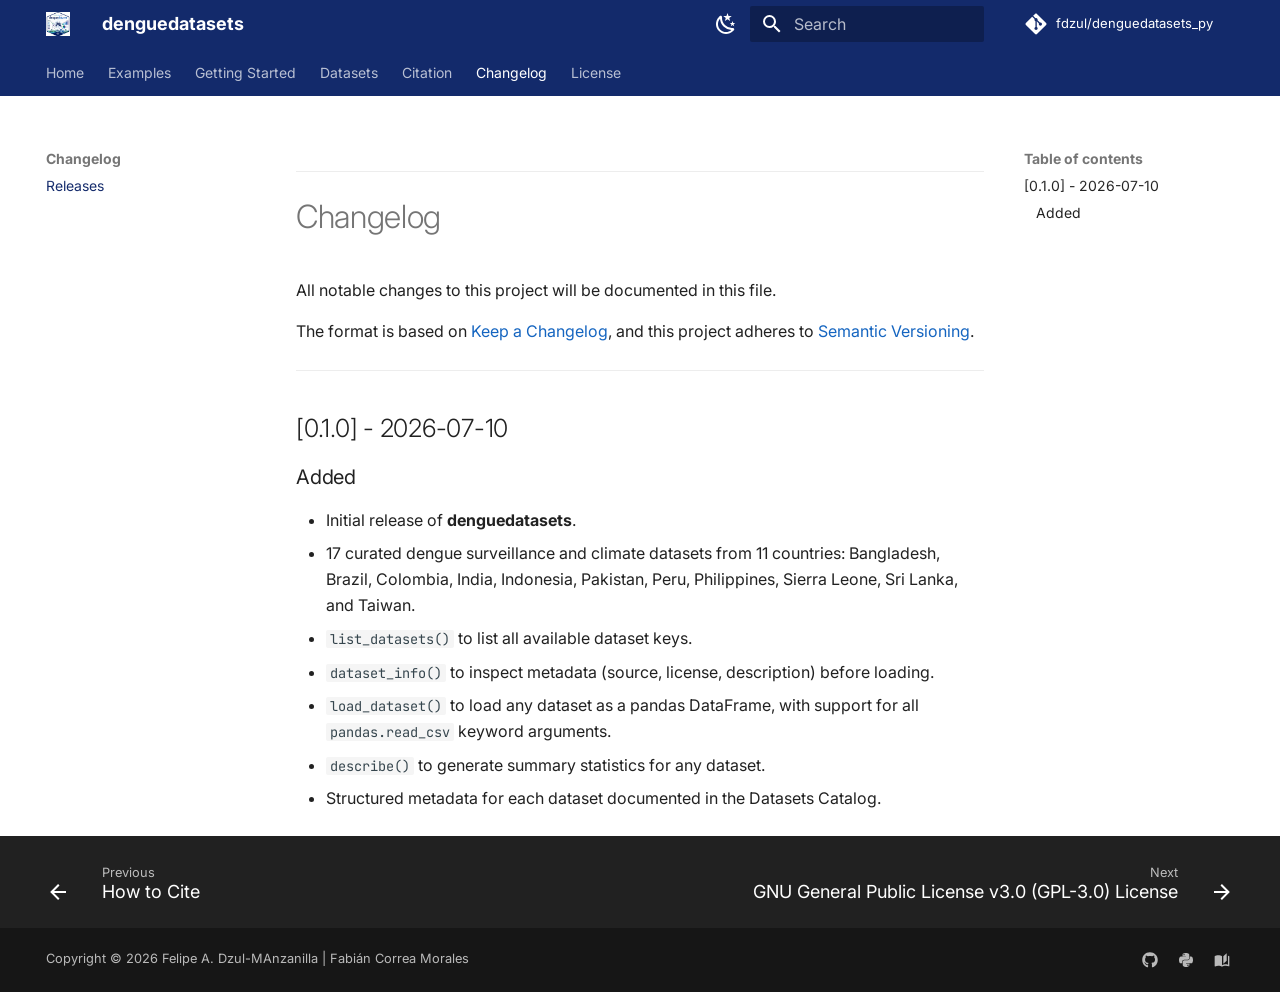
==== changelog/index.html @ 2af8ee78 "Deployed b01f54f with MkDocs version: 1.6.1" ====
<!doctype html>
<html lang="en" class="no-js">
  <head>
    
      <meta charset="utf-8">
      <meta name="viewport" content="width=device-width,initial-scale=1">
      
        <meta name="description" content="A curated collection of open-access dengue fever surveillance and climate datasets for epidemiological research and machine learning in Python.">
      
      
        <meta name="author" content="Felipe Antonio Dzul Manzanilla">
      
      
        <link rel="canonical" href="https://fdzul.github.io/denguedatasets_py/changelog/">
      
      
        <link rel="prev" href="../citation/">
      
      
        <link rel="next" href="../license/">
      
      
        
      
      
      <link rel="icon" href="../assets/logo.png">
      <meta name="generator" content="mkdocs-1.6.1, mkdocs-material-9.7.6">
    
    
      
        <title>Releases - denguedatasets</title>
      
    
    
      <link rel="stylesheet" href="../assets/stylesheets/main.484c7ddc.min.css">
      
        
        <link rel="stylesheet" href="../assets/stylesheets/palette.ab4e12ef.min.css">
      
      


    
    
      
    
    
      
        
        
        <link rel="preconnect" href="https://fonts.gstatic.com" crossorigin>
        <link rel="stylesheet" href="https://fonts.googleapis.com/css?family=Inter:300,300i,400,400i,700,700i%7CJetBrains+Mono:400,400i,700,700i&display=fallback">
        <style>:root{--md-text-font:"Inter";--md-code-font:"JetBrains Mono"}</style>
      
    
    
      <link rel="stylesheet" href="../stylesheets/extra.css">
    
    <script>__md_scope=new URL("..",location),__md_hash=e=>[...e].reduce(((e,_)=>(e<<5)-e+_.charCodeAt(0)),0),__md_get=(e,_=localStorage,t=__md_scope)=>JSON.parse(_.getItem(t.pathname+"."+e)),__md_set=(e,_,t=localStorage,a=__md_scope)=>{try{t.setItem(a.pathname+"."+e,JSON.stringify(_))}catch(e){}}</script>
    
      

    
    
  </head>
  
  
    
    
      
    
    
    
    
    <body dir="ltr" data-md-color-scheme="default" data-md-color-primary="custom" data-md-color-accent="custom">
  
    
    <input class="md-toggle" data-md-toggle="drawer" type="checkbox" id="__drawer" autocomplete="off">
    <input class="md-toggle" data-md-toggle="search" type="checkbox" id="__search" autocomplete="off">
    <label class="md-overlay" for="__drawer"></label>
    <div data-md-component="skip">
      
        
        <a href="#changelog" class="md-skip">
          Skip to content
        </a>
      
    </div>
    <div data-md-component="announce">
      
    </div>
    
    
      

<header class="md-header" data-md-component="header">
  <nav class="md-header__inner md-grid" aria-label="Header">
    <a href=".." title="denguedatasets" class="md-header__button md-logo" aria-label="denguedatasets" data-md-component="logo">
      
  <img src="../assets/logo.png" alt="logo">

    </a>
    <label class="md-header__button md-icon" for="__drawer">
      
      <svg xmlns="http://www.w3.org/2000/svg" viewBox="0 0 24 24"><path d="M3 6h18v2H3zm0 5h18v2H3zm0 5h18v2H3z"/></svg>
    </label>
    <div class="md-header__title" data-md-component="header-title">
      <div class="md-header__ellipsis">
        <div class="md-header__topic">
          <span class="md-ellipsis">
            denguedatasets
          </span>
        </div>
        <div class="md-header__topic" data-md-component="header-topic">
          <span class="md-ellipsis">
            
              Releases
            
          </span>
        </div>
      </div>
    </div>
    
      
        <form class="md-header__option" data-md-component="palette">
  
    
    
    
    <input class="md-option" data-md-color-media="" data-md-color-scheme="default" data-md-color-primary="custom" data-md-color-accent="custom"  aria-label="Dark mode"  type="radio" name="__palette" id="__palette_0">
    
      <label class="md-header__button md-icon" title="Dark mode" for="__palette_1" hidden>
        <svg xmlns="http://www.w3.org/2000/svg" viewBox="0 0 24 24"><path d="m17.75 4.09-2.53 1.94.91 3.06-2.63-1.81-2.63 1.81.91-3.06-2.53-1.94L12.44 4l1.06-3 1.06 3zm3.5 6.91-1.64 1.25.59 1.98-1.7-1.17-1.7 1.17.59-1.98L15.75 11l2.06-.05L18.5 9l.69 1.95zm-2.28 4.95c.83-.08 1.72 1.1 1.19 1.85-.32.45-.66.87-1.08 1.27C15.17 23 8.84 23 4.94 19.07c-3.91-3.9-3.91-10.24 0-14.14.4-.4.82-.76 1.27-1.08.75-.53 1.93.36 1.85 1.19-.27 2.86.69 5.83 2.89 8.02a9.96 9.96 0 0 0 8.02 2.89m-1.64 2.02a12.08 12.08 0 0 1-7.8-3.47c-2.17-2.19-3.33-5-3.49-7.82-2.81 3.14-2.7 7.96.31 10.98 3.02 3.01 7.84 3.12 10.98.31"/></svg>
      </label>
    
  
    
    
    
    <input class="md-option" data-md-color-media="" data-md-color-scheme="slate" data-md-color-primary="custom" data-md-color-accent="custom"  aria-label="Light mode"  type="radio" name="__palette" id="__palette_1">
    
      <label class="md-header__button md-icon" title="Light mode" for="__palette_0" hidden>
        <svg xmlns="http://www.w3.org/2000/svg" viewBox="0 0 24 24"><path d="M12 7a5 5 0 0 1 5 5 5 5 0 0 1-5 5 5 5 0 0 1-5-5 5 5 0 0 1 5-5m0 2a3 3 0 0 0-3 3 3 3 0 0 0 3 3 3 3 0 0 0 3-3 3 3 0 0 0-3-3m0-7 2.39 3.42C13.65 5.15 12.84 5 12 5s-1.65.15-2.39.42zM3.34 7l4.16-.35A7.2 7.2 0 0 0 5.94 8.5c-.44.74-.69 1.5-.83 2.29zm.02 10 1.76-3.77a7.131 7.131 0 0 0 2.38 4.14zM20.65 7l-1.77 3.79a7.02 7.02 0 0 0-2.38-4.15zm-.01 10-4.14.36c.59-.51 1.12-1.14 1.54-1.86.42-.73.69-1.5.83-2.29zM12 22l-2.41-3.44c.74.27 1.55.44 2.41.44.82 0 1.63-.17 2.37-.44z"/></svg>
      </label>
    
  
</form>
      
    
    
      <script>var palette=__md_get("__palette");if(palette&&palette.color){if("(prefers-color-scheme)"===palette.color.media){var media=matchMedia("(prefers-color-scheme: light)"),input=document.querySelector(media.matches?"[data-md-color-media='(prefers-color-scheme: light)']":"[data-md-color-media='(prefers-color-scheme: dark)']");palette.color.media=input.getAttribute("data-md-color-media"),palette.color.scheme=input.getAttribute("data-md-color-scheme"),palette.color.primary=input.getAttribute("data-md-color-primary"),palette.color.accent=input.getAttribute("data-md-color-accent")}for(var[key,value]of Object.entries(palette.color))document.body.setAttribute("data-md-color-"+key,value)}</script>
    
    
    
      
      
        <label class="md-header__button md-icon" for="__search">
          
          <svg xmlns="http://www.w3.org/2000/svg" viewBox="0 0 24 24"><path d="M9.5 3A6.5 6.5 0 0 1 16 9.5c0 1.61-.59 3.09-1.56 4.23l.27.27h.79l5 5-1.5 1.5-5-5v-.79l-.27-.27A6.52 6.52 0 0 1 9.5 16 6.5 6.5 0 0 1 3 9.5 6.5 6.5 0 0 1 9.5 3m0 2C7 5 5 7 5 9.5S7 14 9.5 14 14 12 14 9.5 12 5 9.5 5"/></svg>
        </label>
        <div class="md-search" data-md-component="search" role="dialog">
  <label class="md-search__overlay" for="__search"></label>
  <div class="md-search__inner" role="search">
    <form class="md-search__form" name="search">
      <input type="text" class="md-search__input" name="query" aria-label="Search" placeholder="Search" autocapitalize="off" autocorrect="off" autocomplete="off" spellcheck="false" data-md-component="search-query" required>
      <label class="md-search__icon md-icon" for="__search">
        
        <svg xmlns="http://www.w3.org/2000/svg" viewBox="0 0 24 24"><path d="M9.5 3A6.5 6.5 0 0 1 16 9.5c0 1.61-.59 3.09-1.56 4.23l.27.27h.79l5 5-1.5 1.5-5-5v-.79l-.27-.27A6.52 6.52 0 0 1 9.5 16 6.5 6.5 0 0 1 3 9.5 6.5 6.5 0 0 1 9.5 3m0 2C7 5 5 7 5 9.5S7 14 9.5 14 14 12 14 9.5 12 5 9.5 5"/></svg>
        
        <svg xmlns="http://www.w3.org/2000/svg" viewBox="0 0 24 24"><path d="M20 11v2H8l5.5 5.5-1.42 1.42L4.16 12l7.92-7.92L13.5 5.5 8 11z"/></svg>
      </label>
      <nav class="md-search__options" aria-label="Search">
        
          <a href="javascript:void(0)" class="md-search__icon md-icon" title="Share" aria-label="Share" data-clipboard data-clipboard-text="" data-md-component="search-share" tabindex="-1">
            
            <svg xmlns="http://www.w3.org/2000/svg" viewBox="0 0 24 24"><path d="M18 16.08c-.76 0-1.44.3-1.96.77L8.91 12.7c.05-.23.09-.46.09-.7s-.04-.47-.09-.7l7.05-4.11c.54.5 1.25.81 2.04.81a3 3 0 0 0 3-3 3 3 0 0 0-3-3 3 3 0 0 0-3 3c0 .24.04.47.09.7L8.04 9.81C7.5 9.31 6.79 9 6 9a3 3 0 0 0-3 3 3 3 0 0 0 3 3c.79 0 1.5-.31 2.04-.81l7.12 4.15c-.05.21-.08.43-.08.66 0 1.61 1.31 2.91 2.92 2.91s2.92-1.3 2.92-2.91A2.92 2.92 0 0 0 18 16.08"/></svg>
          </a>
        
        <button type="reset" class="md-search__icon md-icon" title="Clear" aria-label="Clear" tabindex="-1">
          
          <svg xmlns="http://www.w3.org/2000/svg" viewBox="0 0 24 24"><path d="M19 6.41 17.59 5 12 10.59 6.41 5 5 6.41 10.59 12 5 17.59 6.41 19 12 13.41 17.59 19 19 17.59 13.41 12z"/></svg>
        </button>
      </nav>
      
        <div class="md-search__suggest" data-md-component="search-suggest"></div>
      
    </form>
    <div class="md-search__output">
      <div class="md-search__scrollwrap" tabindex="0" data-md-scrollfix>
        <div class="md-search-result" data-md-component="search-result">
          <div class="md-search-result__meta">
            Initializing search
          </div>
          <ol class="md-search-result__list" role="presentation"></ol>
        </div>
      </div>
    </div>
  </div>
</div>
      
    
    
      <div class="md-header__source">
        <a href="https://github.com/fdzul/denguedatasets_py" title="Go to repository" class="md-source" data-md-component="source">
  <div class="md-source__icon md-icon">
    
    <svg xmlns="http://www.w3.org/2000/svg" viewBox="0 0 448 512"><!--! Font Awesome Free 7.1.0 by @fontawesome - https://fontawesome.com License - https://fontawesome.com/license/free (Icons: CC BY 4.0, Fonts: SIL OFL 1.1, Code: MIT License) Copyright 2025 Fonticons, Inc.--><path d="M439.6 236.1 244 40.5c-5.4-5.5-12.8-8.5-20.4-8.5s-15 3-20.4 8.4L162.5 81l51.5 51.5c27.1-9.1 52.7 16.8 43.4 43.7l49.7 49.7c34.2-11.8 61.2 31 35.5 56.7-26.5 26.5-70.2-2.9-56-37.3L240.3 199v121.9c25.3 12.5 22.3 41.8 9.1 55-6.4 6.4-15.2 10.1-24.3 10.1s-17.8-3.6-24.3-10.1c-17.6-17.6-11.1-46.9 11.2-56v-123c-20.8-8.5-24.6-30.7-18.6-45L142.6 101 8.5 235.1C3 240.6 0 247.9 0 255.5s3 15 8.5 20.4l195.6 195.7c5.4 5.4 12.7 8.4 20.4 8.4s15-3 20.4-8.4l194.7-194.7c5.4-5.4 8.4-12.8 8.4-20.4s-3-15-8.4-20.4"/></svg>
  </div>
  <div class="md-source__repository">
    fdzul/denguedatasets_py
  </div>
</a>
      </div>
    
  </nav>
  
</header>
    
    <div class="md-container" data-md-component="container">
      
      
        
          
            
<nav class="md-tabs" aria-label="Tabs" data-md-component="tabs">
  <div class="md-grid">
    <ul class="md-tabs__list">
      
        
  
  
  
  
    <li class="md-tabs__item">
      <a href=".." class="md-tabs__link">
        
  
  
    
  
  Home

      </a>
    </li>
  

      
        
  
  
  
  
    <li class="md-tabs__item">
      <a href="../examples/" class="md-tabs__link">
        
  
  
    
  
  Examples

      </a>
    </li>
  

      
        
  
  
  
  
    
    
      <li class="md-tabs__item">
        <a href="../quickstart/" class="md-tabs__link">
          
  
  
    
  
  Getting Started

        </a>
      </li>
    
  

      
        
  
  
  
  
    
    
      <li class="md-tabs__item">
        <a href="../datasets/" class="md-tabs__link">
          
  
  
    
  
  Datasets

        </a>
      </li>
    
  

      
        
  
  
  
  
    
    
      <li class="md-tabs__item">
        <a href="../citation/" class="md-tabs__link">
          
  
  
    
  
  Citation

        </a>
      </li>
    
  

      
        
  
  
  
    
  
  
    
    
      <li class="md-tabs__item md-tabs__item--active">
        <a href="./" class="md-tabs__link">
          
  
  
    
  
  Changelog

        </a>
      </li>
    
  

      
        
  
  
  
  
    
    
      <li class="md-tabs__item">
        <a href="../license/" class="md-tabs__link">
          
  
  
    
  
  License

        </a>
      </li>
    
  

      
    </ul>
  </div>
</nav>
          
        
      
      <main class="md-main" data-md-component="main">
        <div class="md-main__inner md-grid">
          
            
              
              <div class="md-sidebar md-sidebar--primary" data-md-component="sidebar" data-md-type="navigation" >
                <div class="md-sidebar__scrollwrap">
                  <div class="md-sidebar__inner">
                    


  


<nav class="md-nav md-nav--primary md-nav--lifted" aria-label="Navigation" data-md-level="0">
  <label class="md-nav__title" for="__drawer">
    <a href=".." title="denguedatasets" class="md-nav__button md-logo" aria-label="denguedatasets" data-md-component="logo">
      
  <img src="../assets/logo.png" alt="logo">

    </a>
    denguedatasets
  </label>
  
    <div class="md-nav__source">
      <a href="https://github.com/fdzul/denguedatasets_py" title="Go to repository" class="md-source" data-md-component="source">
  <div class="md-source__icon md-icon">
    
    <svg xmlns="http://www.w3.org/2000/svg" viewBox="0 0 448 512"><!--! Font Awesome Free 7.1.0 by @fontawesome - https://fontawesome.com License - https://fontawesome.com/license/free (Icons: CC BY 4.0, Fonts: SIL OFL 1.1, Code: MIT License) Copyright 2025 Fonticons, Inc.--><path d="M439.6 236.1 244 40.5c-5.4-5.5-12.8-8.5-20.4-8.5s-15 3-20.4 8.4L162.5 81l51.5 51.5c27.1-9.1 52.7 16.8 43.4 43.7l49.7 49.7c34.2-11.8 61.2 31 35.5 56.7-26.5 26.5-70.2-2.9-56-37.3L240.3 199v121.9c25.3 12.5 22.3 41.8 9.1 55-6.4 6.4-15.2 10.1-24.3 10.1s-17.8-3.6-24.3-10.1c-17.6-17.6-11.1-46.9 11.2-56v-123c-20.8-8.5-24.6-30.7-18.6-45L142.6 101 8.5 235.1C3 240.6 0 247.9 0 255.5s3 15 8.5 20.4l195.6 195.7c5.4 5.4 12.7 8.4 20.4 8.4s15-3 20.4-8.4l194.7-194.7c5.4-5.4 8.4-12.8 8.4-20.4s-3-15-8.4-20.4"/></svg>
  </div>
  <div class="md-source__repository">
    fdzul/denguedatasets_py
  </div>
</a>
    </div>
  
  <ul class="md-nav__list" data-md-scrollfix>
    
      
      
  
  
  
  
    <li class="md-nav__item">
      <a href=".." class="md-nav__link">
        
  
  
  <span class="md-ellipsis">
    
  
    Home
  

    
  </span>
  
  

      </a>
    </li>
  

    
      
      
  
  
  
  
    <li class="md-nav__item">
      <a href="../examples/" class="md-nav__link">
        
  
  
  <span class="md-ellipsis">
    
  
    Examples
  

    
  </span>
  
  

      </a>
    </li>
  

    
      
      
  
  
  
  
    
    
      
        
      
    
    
    
      
      
        
      
    
    
    <li class="md-nav__item md-nav__item--nested">
      
        
        
          
        
        <input class="md-nav__toggle md-toggle md-toggle--indeterminate" type="checkbox" id="__nav_3" >
        
          
          <label class="md-nav__link" for="__nav_3" id="__nav_3_label" tabindex="0">
            
  
  
  <span class="md-ellipsis">
    
  
    Getting Started
  

    
  </span>
  
  

            <span class="md-nav__icon md-icon"></span>
          </label>
        
        <nav class="md-nav" data-md-level="1" aria-labelledby="__nav_3_label" aria-expanded="false">
          <label class="md-nav__title" for="__nav_3">
            <span class="md-nav__icon md-icon"></span>
            
  
    Getting Started
  

          </label>
          <ul class="md-nav__list" data-md-scrollfix>
            
              
                
  
  
  
  
    <li class="md-nav__item">
      <a href="../quickstart/" class="md-nav__link">
        
  
  
  <span class="md-ellipsis">
    
  
    Quick Start
  

    
  </span>
  
  

      </a>
    </li>
  

              
            
          </ul>
        </nav>
      
    </li>
  

    
      
      
  
  
  
  
    
    
      
        
      
    
    
    
      
      
        
      
    
    
    <li class="md-nav__item md-nav__item--nested">
      
        
        
          
        
        <input class="md-nav__toggle md-toggle md-toggle--indeterminate" type="checkbox" id="__nav_4" >
        
          
          <label class="md-nav__link" for="__nav_4" id="__nav_4_label" tabindex="0">
            
  
  
  <span class="md-ellipsis">
    
  
    Datasets
  

    
  </span>
  
  

            <span class="md-nav__icon md-icon"></span>
          </label>
        
        <nav class="md-nav" data-md-level="1" aria-labelledby="__nav_4_label" aria-expanded="false">
          <label class="md-nav__title" for="__nav_4">
            <span class="md-nav__icon md-icon"></span>
            
  
    Datasets
  

          </label>
          <ul class="md-nav__list" data-md-scrollfix>
            
              
                
  
  
  
  
    <li class="md-nav__item">
      <a href="../datasets/" class="md-nav__link">
        
  
  
  <span class="md-ellipsis">
    
  
    Overview
  

    
  </span>
  
  

      </a>
    </li>
  

              
            
          </ul>
        </nav>
      
    </li>
  

    
      
      
  
  
  
  
    
    
      
        
      
    
    
    
      
      
        
      
    
    
    <li class="md-nav__item md-nav__item--nested">
      
        
        
          
        
        <input class="md-nav__toggle md-toggle md-toggle--indeterminate" type="checkbox" id="__nav_5" >
        
          
          <label class="md-nav__link" for="__nav_5" id="__nav_5_label" tabindex="0">
            
  
  
  <span class="md-ellipsis">
    
  
    Citation
  

    
  </span>
  
  

            <span class="md-nav__icon md-icon"></span>
          </label>
        
        <nav class="md-nav" data-md-level="1" aria-labelledby="__nav_5_label" aria-expanded="false">
          <label class="md-nav__title" for="__nav_5">
            <span class="md-nav__icon md-icon"></span>
            
  
    Citation
  

          </label>
          <ul class="md-nav__list" data-md-scrollfix>
            
              
                
  
  
  
  
    <li class="md-nav__item">
      <a href="../citation/" class="md-nav__link">
        
  
  
  <span class="md-ellipsis">
    
  
    How to Cite
  

    
  </span>
  
  

      </a>
    </li>
  

              
            
          </ul>
        </nav>
      
    </li>
  

    
      
      
  
  
    
  
  
  
    
    
      
        
      
    
    
    
      
        
        
      
      
        
      
    
    
    <li class="md-nav__item md-nav__item--active md-nav__item--section md-nav__item--nested">
      
        
        
        <input class="md-nav__toggle md-toggle " type="checkbox" id="__nav_6" checked>
        
          
          <label class="md-nav__link" for="__nav_6" id="__nav_6_label" tabindex="">
            
  
  
  <span class="md-ellipsis">
    
  
    Changelog
  

    
  </span>
  
  

            <span class="md-nav__icon md-icon"></span>
          </label>
        
        <nav class="md-nav" data-md-level="1" aria-labelledby="__nav_6_label" aria-expanded="true">
          <label class="md-nav__title" for="__nav_6">
            <span class="md-nav__icon md-icon"></span>
            
  
    Changelog
  

          </label>
          <ul class="md-nav__list" data-md-scrollfix>
            
              
                
  
  
    
  
  
  
    <li class="md-nav__item md-nav__item--active">
      
      <input class="md-nav__toggle md-toggle" type="checkbox" id="__toc">
      
      
        
      
      
        <label class="md-nav__link md-nav__link--active" for="__toc">
          
  
  
  <span class="md-ellipsis">
    
  
    Releases
  

    
  </span>
  
  

          <span class="md-nav__icon md-icon"></span>
        </label>
      
      <a href="./" class="md-nav__link md-nav__link--active">
        
  
  
  <span class="md-ellipsis">
    
  
    Releases
  

    
  </span>
  
  

      </a>
      
        

<nav class="md-nav md-nav--secondary" aria-label="Table of contents">
  
  
  
    
  
  
    <label class="md-nav__title" for="__toc">
      <span class="md-nav__icon md-icon"></span>
      Table of contents
    </label>
    <ul class="md-nav__list" data-md-component="toc" data-md-scrollfix>
      
        <li class="md-nav__item">
  <a href="#010-2026-07-10" class="md-nav__link">
    <span class="md-ellipsis">
      
        [0.1.0] - 2026-07-10
      
    </span>
  </a>
  
    <nav class="md-nav" aria-label="[0.1.0] - 2026-07-10">
      <ul class="md-nav__list">
        
          <li class="md-nav__item">
  <a href="#added" class="md-nav__link">
    <span class="md-ellipsis">
      
        Added
      
    </span>
  </a>
  
</li>
        
      </ul>
    </nav>
  
</li>
      
    </ul>
  
</nav>
      
    </li>
  

              
            
          </ul>
        </nav>
      
    </li>
  

    
      
      
  
  
  
  
    
    
      
        
      
    
    
    
      
      
        
      
    
    
    <li class="md-nav__item md-nav__item--nested">
      
        
        
          
        
        <input class="md-nav__toggle md-toggle md-toggle--indeterminate" type="checkbox" id="__nav_7" >
        
          
          <label class="md-nav__link" for="__nav_7" id="__nav_7_label" tabindex="0">
            
  
  
  <span class="md-ellipsis">
    
  
    License
  

    
  </span>
  
  

            <span class="md-nav__icon md-icon"></span>
          </label>
        
        <nav class="md-nav" data-md-level="1" aria-labelledby="__nav_7_label" aria-expanded="false">
          <label class="md-nav__title" for="__nav_7">
            <span class="md-nav__icon md-icon"></span>
            
  
    License
  

          </label>
          <ul class="md-nav__list" data-md-scrollfix>
            
              
                
  
  
  
  
    <li class="md-nav__item">
      <a href="../license/" class="md-nav__link">
        
  
  
  <span class="md-ellipsis">
    
  
    GNU General Public License v3.0 (GPL-3.0) License
  

    
  </span>
  
  

      </a>
    </li>
  

              
            
          </ul>
        </nav>
      
    </li>
  

    
  </ul>
</nav>
                  </div>
                </div>
              </div>
            
            
              
              <div class="md-sidebar md-sidebar--secondary" data-md-component="sidebar" data-md-type="toc" >
                <div class="md-sidebar__scrollwrap">
                  <div class="md-sidebar__inner">
                    

<nav class="md-nav md-nav--secondary" aria-label="Table of contents">
  
  
  
    
  
  
    <label class="md-nav__title" for="__toc">
      <span class="md-nav__icon md-icon"></span>
      Table of contents
    </label>
    <ul class="md-nav__list" data-md-component="toc" data-md-scrollfix>
      
        <li class="md-nav__item">
  <a href="#010-2026-07-10" class="md-nav__link">
    <span class="md-ellipsis">
      
        [0.1.0] - 2026-07-10
      
    </span>
  </a>
  
    <nav class="md-nav" aria-label="[0.1.0] - 2026-07-10">
      <ul class="md-nav__list">
        
          <li class="md-nav__item">
  <a href="#added" class="md-nav__link">
    <span class="md-ellipsis">
      
        Added
      
    </span>
  </a>
  
</li>
        
      </ul>
    </nav>
  
</li>
      
    </ul>
  
</nav>
                  </div>
                </div>
              </div>
            
          
          
            <div class="md-content" data-md-component="content">
              
              <article class="md-content__inner md-typeset">
                
                  


  
  


<hr />
<h1 id="changelog">Changelog<a class="headerlink" href="#changelog" title="Permanent link">&para;</a></h1>
<p>All notable changes to this project will be documented in this file.</p>
<p>The format is based on <a href="https://keepachangelog.com/en/1.1.0/">Keep a Changelog</a>,
and this project adheres to <a href="https://semver.org/">Semantic Versioning</a>.</p>
<hr />
<h2 id="010-2026-07-10">[0.1.0] - 2026-07-10<a class="headerlink" href="#010-2026-07-10" title="Permanent link">&para;</a></h2>
<h3 id="added">Added<a class="headerlink" href="#added" title="Permanent link">&para;</a></h3>
<ul>
<li>Initial release of <strong>denguedatasets</strong>.</li>
<li>17 curated dengue surveillance and climate datasets from 11 countries: Bangladesh, Brazil, Colombia, India, Indonesia, Pakistan, Peru, Philippines, Sierra Leone, Sri Lanka, and Taiwan.</li>
<li><code>list_datasets()</code> to list all available dataset keys.</li>
<li><code>dataset_info()</code> to inspect metadata (source, license, description) before loading.</li>
<li><code>load_dataset()</code> to load any dataset as a pandas DataFrame, with support for all <code>pandas.read_csv</code> keyword arguments.</li>
<li><code>describe()</code> to generate summary statistics for any dataset.</li>
<li>Structured metadata for each dataset documented in the Datasets Catalog.</li>
</ul>












                
              </article>
            </div>
          
          
  <script>var tabs=__md_get("__tabs");if(Array.isArray(tabs))e:for(var set of document.querySelectorAll(".tabbed-set")){var labels=set.querySelector(".tabbed-labels");for(var tab of tabs)for(var label of labels.getElementsByTagName("label"))if(label.innerText.trim()===tab){var input=document.getElementById(label.htmlFor);input.checked=!0;continue e}}</script>

<script>var target=document.getElementById(location.hash.slice(1));target&&target.name&&(target.checked=target.name.startsWith("__tabbed_"))</script>
        </div>
        
          <button type="button" class="md-top md-icon" data-md-component="top" hidden>
  
  <svg xmlns="http://www.w3.org/2000/svg" viewBox="0 0 24 24"><path d="M13 20h-2V8l-5.5 5.5-1.42-1.42L12 4.16l7.92 7.92-1.42 1.42L13 8z"/></svg>
  Back to top
</button>
        
      </main>
      
        <footer class="md-footer">
  
    
      
      <nav class="md-footer__inner md-grid" aria-label="Footer" >
        
          
          <a href="../citation/" class="md-footer__link md-footer__link--prev" aria-label="Previous: How to Cite">
            <div class="md-footer__button md-icon">
              
              <svg xmlns="http://www.w3.org/2000/svg" viewBox="0 0 24 24"><path d="M20 11v2H8l5.5 5.5-1.42 1.42L4.16 12l7.92-7.92L13.5 5.5 8 11z"/></svg>
            </div>
            <div class="md-footer__title">
              <span class="md-footer__direction">
                Previous
              </span>
              <div class="md-ellipsis">
                How to Cite
              </div>
            </div>
          </a>
        
        
          
          <a href="../license/" class="md-footer__link md-footer__link--next" aria-label="Next: GNU General Public License v3.0 (GPL-3.0) License">
            <div class="md-footer__title">
              <span class="md-footer__direction">
                Next
              </span>
              <div class="md-ellipsis">
                GNU General Public License v3.0 (GPL-3.0) License
              </div>
            </div>
            <div class="md-footer__button md-icon">
              
              <svg xmlns="http://www.w3.org/2000/svg" viewBox="0 0 24 24"><path d="M4 11v2h12l-5.5 5.5 1.42 1.42L19.84 12l-7.92-7.92L10.5 5.5 16 11z"/></svg>
            </div>
          </a>
        
      </nav>
    
  
  <div class="md-footer-meta md-typeset">
    <div class="md-footer-meta__inner md-grid">
      <div class="md-copyright">
  
    <div class="md-copyright__highlight">
      Copyright © 2026 Felipe A. Dzul-MAnzanilla | Fabián Correa Morales
    </div>
  
  
</div>
      
        
<div class="md-social">
  
    
    
    
    
      
      
    
    <a href="https://github.com/fdzul" target="_blank" rel="noopener" title="github.com" class="md-social__link">
      <svg xmlns="http://www.w3.org/2000/svg" viewBox="0 0 512 512"><!--! Font Awesome Free 7.1.0 by @fontawesome - https://fontawesome.com License - https://fontawesome.com/license/free (Icons: CC BY 4.0, Fonts: SIL OFL 1.1, Code: MIT License) Copyright 2025 Fonticons, Inc.--><path d="M173.9 397.4c0 2-2.3 3.6-5.2 3.6-3.3.3-5.6-1.3-5.6-3.6 0-2 2.3-3.6 5.2-3.6 3-.3 5.6 1.3 5.6 3.6m-31.1-4.5c-.7 2 1.3 4.3 4.3 4.9 2.6 1 5.6 0 6.2-2s-1.3-4.3-4.3-5.2c-2.6-.7-5.5.3-6.2 2.3m44.2-1.7c-2.9.7-4.9 2.6-4.6 4.9.3 2 2.9 3.3 5.9 2.6 2.9-.7 4.9-2.6 4.6-4.6-.3-1.9-3-3.2-5.9-2.9M252.8 8C114.1 8 8 113.3 8 252c0 110.9 69.8 205.8 169.5 239.2 12.8 2.3 17.3-5.6 17.3-12.1 0-6.2-.3-40.4-.3-61.4 0 0-70 15-84.7-29.8 0 0-11.4-29.1-27.8-36.6 0 0-22.9-15.7 1.6-15.4 0 0 24.9 2 38.6 25.8 21.9 38.6 58.6 27.5 72.9 20.9 2.3-16 8.8-27.1 16-33.7-55.9-6.2-112.3-14.3-112.3-110.5 0-27.5 7.6-41.3 23.6-58.9-2.6-6.5-11.1-33.3 2.6-67.9 20.9-6.5 69 27 69 27 20-5.6 41.5-8.5 62.8-8.5s42.8 2.9 62.8 8.5c0 0 48.1-33.6 69-27 13.7 34.7 5.2 61.4 2.6 67.9 16 17.7 25.8 31.5 25.8 58.9 0 96.5-58.9 104.2-114.8 110.5 9.2 7.9 17 22.9 17 46.4 0 33.7-.3 75.4-.3 83.6 0 6.5 4.6 14.4 17.3 12.1C436.2 457.8 504 362.9 504 252 504 113.3 391.5 8 252.8 8M105.2 352.9c-1.3 1-1 3.3.7 5.2 1.6 1.6 3.9 2.3 5.2 1 1.3-1 1-3.3-.7-5.2-1.6-1.6-3.9-2.3-5.2-1m-10.8-8.1c-.7 1.3.3 2.9 2.3 3.9 1.6 1 3.6.7 4.3-.7.7-1.3-.3-2.9-2.3-3.9-2-.6-3.6-.3-4.3.7m32.4 35.6c-1.6 1.3-1 4.3 1.3 6.2 2.3 2.3 5.2 2.6 6.5 1 1.3-1.3.7-4.3-1.3-6.2-2.2-2.3-5.2-2.6-6.5-1m-11.4-14.7c-1.6 1-1.6 3.6 0 5.9s4.3 3.3 5.6 2.3c1.6-1.3 1.6-3.9 0-6.2-1.4-2.3-4-3.3-5.6-2"/></svg>
    </a>
  
    
    
    
    
      
      
    
    <a href="https://pypi.org/project/denguedatasets_py/" target="_blank" rel="noopener" title="pypi.org" class="md-social__link">
      <svg xmlns="http://www.w3.org/2000/svg" viewBox="0 0 448 512"><!--! Font Awesome Free 7.1.0 by @fontawesome - https://fontawesome.com License - https://fontawesome.com/license/free (Icons: CC BY 4.0, Fonts: SIL OFL 1.1, Code: MIT License) Copyright 2025 Fonticons, Inc.--><path d="M439.8 200.5c-7.7-30.9-22.3-54.2-53.4-54.2h-40.1v47.4c0 36.8-31.2 67.8-66.8 67.8H172.7c-29.2 0-53.4 25-53.4 54.3v101.8c0 29 25.2 46 53.4 54.3 33.8 9.9 66.3 11.7 106.8 0 26.9-7.8 53.4-23.5 53.4-54.3v-40.7H226.2v-13.6h160.2c31.1 0 42.6-21.7 53.4-54.2 11.2-33.5 10.7-65.7 0-108.6M286.2 444.7a20.4 20.4 0 1 1 0-40.7 20.4 20.4 0 1 1 0 40.7M167.8 248.1h106.8c29.7 0 53.4-24.5 53.4-54.3V91.9c0-29-24.4-50.7-53.4-55.6-35.8-5.9-74.7-5.6-106.8.1-45.2 8-53.4 24.7-53.4 55.6v40.7h106.9v13.6h-147c-31.1 0-58.3 18.7-66.8 54.2-9.8 40.7-10.2 66.1 0 108.6 7.6 31.6 25.7 54.2 56.8 54.2H101v-48.8c0-35.3 30.5-66.4 66.8-66.4m-6.6-183.4a20.4 20.4 0 1 1 0 40.8 20.4 20.4 0 1 1 0-40.8"/></svg>
    </a>
  
    
    
    
    
    <a href="citation/" target="_blank" rel="noopener" title="" class="md-social__link">
      <svg xmlns="http://www.w3.org/2000/svg" viewBox="0 0 24 24"><path d="m19 2-5 4.5v11l5-4.5zM6.5 5C4.55 5 2.45 5.4 1 6.5v14.66c0 .25.25.5.5.5.1 0 .15-.07.25-.07 1.35-.65 3.3-1.09 4.75-1.09 1.95 0 4.05.4 5.5 1.5 1.35-.85 3.8-1.5 5.5-1.5 1.65 0 3.35.31 4.75 1.06.1.05.15.03.25.03.25 0 .5-.25.5-.5V6.5c-.6-.45-1.25-.75-2-1V19c-1.1-.35-2.3-.5-3.5-.5-1.7 0-4.15.65-5.5 1.5V6.5C10.55 5.4 8.45 5 6.5 5"/></svg>
    </a>
  
</div>
      
    </div>
  </div>
</footer>
      
    </div>
    <div class="md-dialog" data-md-component="dialog">
      <div class="md-dialog__inner md-typeset"></div>
    </div>
    
      <div class="md-progress" data-md-component="progress" role="progressbar"></div>
    
    
    
      
      
      <script id="__config" type="application/json">{"annotate": null, "base": "..", "features": ["navigation.instant", "navigation.instant.progress", "navigation.tabs", "navigation.sections", "navigation.expand", "navigation.top", "navigation.footer", "navigation.indexes", "search.highlight", "search.share", "search.suggest", "toc.follow", "content.code.copy", "content.code.annotate", "content.tabs.link"], "search": "../assets/javascripts/workers/search.2c215733.min.js", "tags": null, "translations": {"clipboard.copied": "Copied to clipboard", "clipboard.copy": "Copy to clipboard", "search.result.more.one": "1 more on this page", "search.result.more.other": "# more on this page", "search.result.none": "No matching documents", "search.result.one": "1 matching document", "search.result.other": "# matching documents", "search.result.placeholder": "Type to start searching", "search.result.term.missing": "Missing", "select.version": "Select version"}, "version": null}</script>
    
    
      <script src="../assets/javascripts/bundle.79ae519e.min.js"></script>
      
    
  </body>
</html>
---- assets/stylesheets/main.484c7ddc.min.css ----
@charset "UTF-8";html{-webkit-text-size-adjust:none;-moz-text-size-adjust:none;text-size-adjust:none;box-sizing:border-box}*,:after,:before{box-sizing:inherit}@media (prefers-reduced-motion){*,:after,:before{transition:none!important}}body{margin:0}a,button,input,label{-webkit-tap-highlight-color:transparent}a{color:inherit;text-decoration:none}hr{border:0;box-sizing:initial;display:block;height:.05rem;overflow:visible;padding:0}small{font-size:80%}sub,sup{line-height:1em}img{border-style:none}table{border-collapse:initial;border-spacing:0}td,th{font-weight:400;vertical-align:top}button{background:#0000;border:0;font-family:inherit;font-size:inherit;margin:0;padding:0}input{border:0;outline:none}:root{--md-primary-fg-color:#4051b5;--md-primary-fg-color--light:#5d6cc0;--md-primary-fg-color--dark:#303fa1;--md-primary-bg-color:#fff;--md-primary-bg-color--light:#ffffffb3;--md-accent-fg-color:#526cfe;--md-accent-fg-color--transparent:#526cfe1a;--md-accent-bg-color:#fff;--md-accent-bg-color--light:#ffffffb3}[data-md-color-scheme=default]{color-scheme:light}[data-md-color-scheme=default] img[src$="#gh-dark-mode-only"],[data-md-color-scheme=default] img[src$="#only-dark"]{display:none}:root,[data-md-color-scheme=default]{--md-hue:225deg;--md-default-fg-color:#000000de;--md-default-fg-color--light:#0000008a;--md-default-fg-color--lighter:#00000052;--md-default-fg-color--lightest:#00000012;--md-default-bg-color:#fff;--md-default-bg-color--light:#ffffffb3;--md-default-bg-color--lighter:#ffffff4d;--md-default-bg-color--lightest:#ffffff1f;--md-code-fg-color:#36464e;--md-code-bg-color:#f5f5f5;--md-code-bg-color--light:#f5f5f5b3;--md-code-bg-color--lighter:#f5f5f54d;--md-code-hl-color:#4287ff;--md-code-hl-color--light:#4287ff1a;--md-code-hl-number-color:#d52a2a;--md-code-hl-special-color:#db1457;--md-code-hl-function-color:#a846b9;--md-code-hl-constant-color:#6e59d9;--md-code-hl-keyword-color:#3f6ec6;--md-code-hl-string-color:#1c7d4d;--md-code-hl-name-color:var(--md-code-fg-color);--md-code-hl-operator-color:var(--md-default-fg-color--light);--md-code-hl-punctuation-color:var(--md-default-fg-color--light);--md-code-hl-comment-color:var(--md-default-fg-color--light);--md-code-hl-generic-color:var(--md-default-fg-color--light);--md-code-hl-variable-color:var(--md-default-fg-color--light);--md-typeset-color:var(--md-default-fg-color);--md-typeset-a-color:var(--md-primary-fg-color);--md-typeset-del-color:#f5503d26;--md-typeset-ins-color:#0bd57026;--md-typeset-kbd-color:#fafafa;--md-typeset-kbd-accent-color:#fff;--md-typeset-kbd-border-color:#b8b8b8;--md-typeset-mark-color:#ffff0080;--md-typeset-table-color:#0000001f;--md-typeset-table-color--light:rgba(0,0,0,.035);--md-admonition-fg-color:var(--md-default-fg-color);--md-admonition-bg-color:var(--md-default-bg-color);--md-warning-fg-color:#000000de;--md-warning-bg-color:#ff9;--md-footer-fg-color:#fff;--md-footer-fg-color--light:#ffffffb3;--md-footer-fg-color--lighter:#ffffff73;--md-footer-bg-color:#000000de;--md-footer-bg-color--dark:#00000052;--md-shadow-z1:0 0.2rem 0.5rem #0000000d,0 0 0.05rem #0000001a;--md-shadow-z2:0 0.2rem 0.5rem #0000001a,0 0 0.05rem #00000040;--md-shadow-z3:0 0.2rem 0.5rem #0003,0 0 0.05rem #00000059}.md-icon svg{fill:currentcolor;display:block;height:1.2rem;width:1.2rem}body{-webkit-font-smoothing:antialiased;-moz-osx-font-smoothing:grayscale;--md-text-font-family:var(--md-text-font,_),-apple-system,BlinkMacSystemFont,Helvetica,Arial,sans-serif;--md-code-font-family:var(--md-code-font,_),SFMono-Regular,Consolas,Menlo,monospace}aside,body,input{font-feature-settings:"kern","liga";color:var(--md-typeset-color);font-family:var(--md-text-font-family)}code,kbd,pre{font-feature-settings:"kern";font-family:var(--md-code-font-family)}:root{--md-typeset-table-sort-icon:url('data:image/svg+xml;charset=utf-8,<svg xmlns="http://www.w3.org/2000/svg" viewBox="0 0 24 24"><path d="m18 21-4-4h3V7h-3l4-4 4 4h-3v10h3M2 19v-2h10v2M2 13v-2h7v2M2 7V5h4v2z"/></svg>');--md-typeset-table-sort-icon--asc:url('data:image/svg+xml;charset=utf-8,<svg xmlns="http://www.w3.org/2000/svg" viewBox="0 0 24 24"><path d="M19 17h3l-4 4-4-4h3V3h2M2 17h10v2H2M6 5v2H2V5m0 6h7v2H2z"/></svg>');--md-typeset-table-sort-icon--desc:url('data:image/svg+xml;charset=utf-8,<svg xmlns="http://www.w3.org/2000/svg" viewBox="0 0 24 24"><path d="M19 7h3l-4-4-4 4h3v14h2M2 17h10v2H2M6 5v2H2V5m0 6h7v2H2z"/></svg>')}.md-typeset{-webkit-print-color-adjust:exact;color-adjust:exact;font-size:.8rem;line-height:1.6;overflow-wrap:break-word}@media print{.md-typeset{font-size:.68rem}}.md-typeset blockquote,.md-typeset dl,.md-typeset figure,.md-typeset ol,.md-typeset pre,.md-typeset ul{margin-bottom:1em;margin-top:1em}.md-typeset h1{color:var(--md-default-fg-color--light);font-size:2em;line-height:1.3;margin:0 0 1.25em}.md-typeset h1,.md-typeset h2{font-weight:300;letter-spacing:-.01em}.md-typeset h2{font-size:1.5625em;line-height:1.4;margin:1.6em 0 .64em}.md-typeset h3{font-size:1.25em;font-weight:400;letter-spacing:-.01em;line-height:1.5;margin:1.6em 0 .8em}.md-typeset h2+h3{margin-top:.8em}.md-typeset h4{font-weight:700;letter-spacing:-.01em;margin:1em 0}.md-typeset h5,.md-typeset h6{color:var(--md-default-fg-color--light);font-size:.8em;font-weight:700;letter-spacing:-.01em;margin:1.25em 0}.md-typeset h5{text-transform:uppercase}.md-typeset h5 code{text-transform:none}.md-typeset hr{border-bottom:.05rem solid var(--md-default-fg-color--lightest);display:flow-root;margin:1.5em 0}.md-typeset a{color:var(--md-typeset-a-color);word-break:break-word}.md-typeset a,.md-typeset a:before{transition:color 125ms}.md-typeset a:focus,.md-typeset a:hover{color:var(--md-accent-fg-color)}.md-typeset a:focus code,.md-typeset a:hover code{background-color:var(--md-accent-fg-color--transparent);color:var(--md-accent-fg-color)}.md-typeset a code{color:var(--md-typeset-a-color)}.md-typeset a.focus-visible{outline-color:var(--md-accent-fg-color);outline-offset:.2rem}.md-typeset code,.md-typeset kbd,.md-typeset pre{color:var(--md-code-fg-color);direction:ltr;font-variant-ligatures:none;transition:background-color 125ms}@media print{.md-typeset code,.md-typeset kbd,.md-typeset pre{white-space:pre-wrap}}.md-typeset code{background-color:var(--md-code-bg-color);border-radius:.1rem;-webkit-box-decoration-break:clone;box-decoration-break:clone;font-size:.85em;padding:0 .2941176471em;transition:color 125ms,background-color 125ms;word-break:break-word}.md-typeset code:not(.focus-visible){-webkit-tap-highlight-color:transparent;outline:none}.md-typeset pre{display:flow-root;line-height:1.4;position:relative}.md-typeset pre>code{-webkit-box-decoration-break:slice;box-decoration-break:slice;box-shadow:none;display:block;margin:0;outline-color:var(--md-accent-fg-color);overflow:auto;padding:.7720588235em 1.1764705882em;scrollbar-color:var(--md-default-fg-color--lighter) #0000;scrollbar-width:thin;touch-action:auto;word-break:normal}.md-typeset pre>code:hover{scrollbar-color:var(--md-accent-fg-color) #0000}.md-typeset pre>code::-webkit-scrollbar{height:.2rem;width:.2rem}.md-typeset pre>code::-webkit-scrollbar-thumb{background-color:var(--md-default-fg-color--lighter)}.md-typeset pre>code::-webkit-scrollbar-thumb:hover{background-color:var(--md-accent-fg-color)}.md-typeset kbd{background-color:var(--md-typeset-kbd-color);border-radius:.1rem;box-shadow:0 .1rem 0 .05rem var(--md-typeset-kbd-border-color),0 .1rem 0 var(--md-typeset-kbd-border-color),0 -.1rem .2rem var(--md-typeset-kbd-accent-color) inset;color:var(--md-default-fg-color);display:inline-block;font-size:.75em;padding:0 .6666666667em;vertical-align:text-top;word-break:break-word}.md-typeset mark{background-color:var(--md-typeset-mark-color);-webkit-box-decoration-break:clone;box-decoration-break:clone;color:inherit;word-break:break-word}.md-typeset abbr{cursor:help;text-decoration:none}.md-typeset [data-preview],.md-typeset abbr{border-bottom:.05rem dotted var(--md-default-fg-color--light)}.md-typeset small{opacity:.75}[dir=ltr] .md-typeset sub,[dir=ltr] .md-typeset sup{margin-left:.078125em}[dir=rtl] .md-typeset sub,[dir=rtl] .md-typeset sup{margin-right:.078125em}[dir=ltr] .md-typeset blockquote{padding-left:.6rem}[dir=rtl] .md-typeset blockquote{padding-right:.6rem}[dir=ltr] .md-typeset blockquote{border-left:.2rem solid var(--md-default-fg-color--lighter)}[dir=rtl] .md-typeset blockquote{border-right:.2rem solid var(--md-default-fg-color--lighter)}.md-typeset blockquote{color:var(--md-default-fg-color--light);margin-left:0;margin-right:0}.md-typeset ul{list-style-type:disc}.md-typeset ul[type]{list-style-type:revert-layer}[dir=ltr] .md-typeset ol,[dir=ltr] .md-typeset ul{margin-left:.625em}[dir=rtl] .md-typeset ol,[dir=rtl] .md-typeset ul{margin-right:.625em}.md-typeset ol,.md-typeset ul{padding:0}.md-typeset ol:not([hidden]),.md-typeset ul:not([hidden]){display:flow-root}.md-typeset ol ol,.md-typeset ul ol{list-style-type:lower-alpha}.md-typeset ol ol ol,.md-typeset ul ol ol{list-style-type:lower-roman}.md-typeset ol ol ol ol,.md-typeset ul ol ol ol{list-style-type:upper-alpha}.md-typeset ol ol ol ol ol,.md-typeset ul ol ol ol ol{list-style-type:upper-roman}.md-typeset ol[type],.md-typeset ul[type]{list-style-type:revert-layer}[dir=ltr] .md-typeset ol li,[dir=ltr] .md-typeset ul li{margin-left:1.25em}[dir=rtl] .md-typeset ol li,[dir=rtl] .md-typeset ul li{margin-right:1.25em}.md-typeset ol li,.md-typeset ul li{margin-bottom:.5em}.md-typeset ol li blockquote,.md-typeset ol li p,.md-typeset ul li blockquote,.md-typeset ul li p{margin:.5em 0}.md-typeset ol li:last-child,.md-typeset ul li:last-child{margin-bottom:0}[dir=ltr] .md-typeset ol li ol,[dir=ltr] .md-typeset ol li ul,[dir=ltr] .md-typeset ul li ol,[dir=ltr] .md-typeset ul li ul{margin-left:.625em}[dir=rtl] .md-typeset ol li ol,[dir=rtl] .md-typeset ol li ul,[dir=rtl] .md-typeset ul li ol,[dir=rtl] .md-typeset ul li ul{margin-right:.625em}.md-typeset ol li ol,.md-typeset ol li ul,.md-typeset ul li ol,.md-typeset ul li ul{margin-bottom:.5em;margin-top:.5em}[dir=ltr] .md-typeset dd{margin-left:1.875em}[dir=rtl] .md-typeset dd{margin-right:1.875em}.md-typeset dd{margin-bottom:1.5em;margin-top:1em}.md-typeset img,.md-typeset svg,.md-typeset video{height:auto;max-width:100%}.md-typeset img[align=left]{margin:1em 1em 1em 0}.md-typeset img[align=right]{margin:1em 0 1em 1em}.md-typeset img[align]:only-child{margin-top:0}.md-typeset figure{display:flow-root;margin:1em auto;max-width:100%;text-align:center;width:fit-content}.md-typeset figure img{display:block;margin:0 auto}.md-typeset figcaption{font-style:italic;margin:1em auto;max-width:24rem}.md-typeset iframe{max-width:100%}.md-typeset table:not([class]){background-color:var(--md-default-bg-color);border:.05rem solid var(--md-typeset-table-color);border-radius:.1rem;display:inline-block;font-size:.64rem;max-width:100%;overflow:auto;touch-action:auto}@media print{.md-typeset table:not([class]){display:table}}.md-typeset table:not([class])+*{margin-top:1.5em}.md-typeset table:not([class]) td>:first-child,.md-typeset table:not([class]) th>:first-child{margin-top:0}.md-typeset table:not([class]) td>:last-child,.md-typeset table:not([class]) th>:last-child{margin-bottom:0}.md-typeset table:not([class]) td:not([align]),.md-typeset table:not([class]) th:not([align]){text-align:left}[dir=rtl] .md-typeset table:not([class]) td:not([align]),[dir=rtl] .md-typeset table:not([class]) th:not([align]){text-align:right}.md-typeset table:not([class]) th{font-weight:700;min-width:5rem;padding:.9375em 1.25em;vertical-align:top}.md-typeset table:not([class]) td{border-top:.05rem solid var(--md-typeset-table-color);padding:.9375em 1.25em;vertical-align:top}.md-typeset table:not([class]) tbody tr{transition:background-color 125ms}.md-typeset table:not([class]) tbody tr:hover{background-color:var(--md-typeset-table-color--light);box-shadow:0 .05rem 0 var(--md-default-bg-color) inset}.md-typeset table:not([class]) a{word-break:normal}.md-typeset table th[role=columnheader]{cursor:pointer}[dir=ltr] .md-typeset table th[role=columnheader]:after{margin-left:.5em}[dir=rtl] .md-typeset table th[role=columnheader]:after{margin-right:.5em}.md-typeset table th[role=columnheader]:after{content:"";display:inline-block;height:1.2em;-webkit-mask-image:var(--md-typeset-table-sort-icon);mask-image:var(--md-typeset-table-sort-icon);-webkit-mask-repeat:no-repeat;mask-repeat:no-repeat;-webkit-mask-size:contain;mask-size:contain;transition:background-color 125ms;vertical-align:text-bottom;width:1.2em}.md-typeset table th[role=columnheader]:hover:after{background-color:var(--md-default-fg-color--lighter)}.md-typeset table th[role=columnheader][aria-sort=ascending]:after{background-color:var(--md-default-fg-color--light);-webkit-mask-image:var(--md-typeset-table-sort-icon--asc);mask-image:var(--md-typeset-table-sort-icon--asc)}.md-typeset table th[role=columnheader][aria-sort=descending]:after{background-color:var(--md-default-fg-color--light);-webkit-mask-image:var(--md-typeset-table-sort-icon--desc);mask-image:var(--md-typeset-table-sort-icon--desc)}.md-typeset__scrollwrap{margin:1em -.8rem;overflow-x:auto;touch-action:auto}.md-typeset__table{display:inline-block;margin-bottom:.5em;padding:0 .8rem}@media print{.md-typeset__table{display:block}}html .md-typeset__table table{display:table;margin:0;overflow:hidden;width:100%}@media screen and (max-width:44.984375em){.md-content__inner>pre{margin:1em -.8rem}.md-content__inner>pre code{border-radius:0}}.md-typeset .md-author{border-radius:100%;display:block;flex-shrink:0;height:1.6rem;overflow:hidden;position:relative;transition:color 125ms,transform 125ms;width:1.6rem}.md-typeset .md-author img{display:block}.md-typeset .md-author--more{background:var(--md-default-fg-color--lightest);color:var(--md-default-fg-color--lighter);font-size:.6rem;font-weight:700;line-height:1.6rem;text-align:center}.md-typeset .md-author--long{height:2.4rem;width:2.4rem}.md-typeset a.md-author{transform:scale(1)}.md-typeset a.md-author img{border-radius:100%;filter:grayscale(100%) opacity(75%);transition:filter 125ms}.md-typeset a.md-author:focus,.md-typeset a.md-author:hover{transform:scale(1.1);z-index:1}.md-typeset a.md-author:focus img,.md-typeset a.md-author:hover img{filter:grayscale(0)}.md-banner{background-color:var(--md-footer-bg-color);color:var(--md-footer-fg-color);overflow:auto}@media print{.md-banner{display:none}}.md-banner--warning{background-color:var(--md-warning-bg-color);color:var(--md-warning-fg-color)}.md-banner__inner{font-size:.7rem;margin:.6rem auto;padding:0 .8rem}[dir=ltr] .md-banner__button{float:right}[dir=rtl] .md-banner__button{float:left}.md-banner__button{color:inherit;cursor:pointer;transition:opacity .25s}.no-js .md-banner__button{display:none}.md-banner__button:hover{opacity:.7}html{font-size:125%;height:100%;overflow-x:hidden}@media screen and (min-width:100em){html{font-size:137.5%}}@media screen and (min-width:125em){html{font-size:150%}}body{background-color:var(--md-default-bg-color);display:flex;flex-direction:column;font-size:.5rem;min-height:100%;position:relative;width:100%}@media print{body{display:block}}@media screen and (max-width:59.984375em){body[data-md-scrolllock]{position:fixed}}.md-grid{margin-left:auto;margin-right:auto;max-width:61rem}.md-container{display:flex;flex-direction:column;flex-grow:1}@media print{.md-container{display:block}}.md-main{flex-grow:1}.md-main__inner{display:flex;height:100%;margin-top:1.5rem}.md-ellipsis{overflow:hidden;text-overflow:ellipsis}.md-toggle{display:none}.md-option{height:0;opacity:0;position:absolute;width:0}.md-option:checked+label:not([hidden]){display:block}.md-option.focus-visible+label{outline-color:var(--md-accent-fg-color);outline-style:auto}.md-skip{background-color:var(--md-default-fg-color);border-radius:.1rem;color:var(--md-default-bg-color);font-size:.64rem;margin:.5rem;opacity:0;outline-color:var(--md-accent-fg-color);padding:.3rem .5rem;position:fixed;transform:translateY(.4rem);z-index:-1}.md-skip:focus{opacity:1;transform:translateY(0);transition:transform .25s cubic-bezier(.4,0,.2,1),opacity 175ms 75ms;z-index:10}@page{margin:25mm}:root{--md-clipboard-icon:url('data:image/svg+xml;charset=utf-8,<svg xmlns="http://www.w3.org/2000/svg" viewBox="0 0 24 24"><path d="M19 21H8V7h11m0-2H8a2 2 0 0 0-2 2v14a2 2 0 0 0 2 2h11a2 2 0 0 0 2-2V7a2 2 0 0 0-2-2m-3-4H4a2 2 0 0 0-2 2v14h2V3h12z"/></svg>')}.md-clipboard{border-radius:.1rem;color:var(--md-default-fg-color--lightest);cursor:pointer;height:1.5em;outline-color:var(--md-accent-fg-color);outline-offset:.1rem;transition:color .25s;width:1.5em;z-index:1}@media print{.md-clipboard{display:none}}.md-clipboard:not(.focus-visible){-webkit-tap-highlight-color:transparent;outline:none}:hover>.md-clipboard{color:var(--md-default-fg-color--light)}.md-clipboard:focus,.md-clipboard:hover{color:var(--md-accent-fg-color)}.md-clipboard:after{background-color:currentcolor;content:"";display:block;height:1.125em;margin:0 auto;-webkit-mask-image:var(--md-clipboard-icon);mask-image:var(--md-clipboard-icon);-webkit-mask-position:center;mask-position:center;-webkit-mask-repeat:no-repeat;mask-repeat:no-repeat;-webkit-mask-size:contain;mask-size:contain;width:1.125em}.md-clipboard--inline{cursor:pointer}.md-clipboard--inline code{transition:color .25s,background-color .25s}.md-clipboard--inline:focus code,.md-clipboard--inline:hover code{background-color:var(--md-accent-fg-color--transparent);color:var(--md-accent-fg-color)}:root{--md-code-select-icon:url('data:image/svg+xml;charset=utf-8,<svg xmlns="http://www.w3.org/2000/svg" viewBox="0 0 24 24"><path d="M19 19h-4v2h4c1.1 0 2-.9 2-2v-4h-2m0-12h-4v2h4v4h2V5c0-1.1-.9-2-2-2M5 5h4V3H5c-1.1 0-2 .9-2 2v4h2m0 6H3v4c0 1.1.9 2 2 2h4v-2H5zm2-4h2v2H7zm4 0h2v2h-2zm4 0h2v2h-2zM7 7h2v2H7zm4 0h2v2h-2zm4 0h2v2h-2zm-8 8h2v2H7zm4 0h2v2h-2zm4 0h2v2h-2z"/></svg>');--md-code-copy-icon:url('data:image/svg+xml;charset=utf-8,<svg xmlns="http://www.w3.org/2000/svg" viewBox="0 0 24 24"><path d="M19 21H8V7h11m0-2H8a2 2 0 0 0-2 2v14a2 2 0 0 0 2 2h11a2 2 0 0 0 2-2V7a2 2 0 0 0-2-2m-3-4H4a2 2 0 0 0-2 2v14h2V3h12z"/></svg>')}.md-typeset .md-code__content{display:grid}.md-code__nav{background-color:var(--md-code-bg-color--lighter);border-radius:.1rem;display:flex;gap:.2rem;padding:.2rem;position:absolute;right:.25em;top:.25em;transition:background-color .25s;z-index:1}:hover>.md-code__nav{background-color:var(--md-code-bg-color--light)}.md-code__button{color:var(--md-default-fg-color--lightest);cursor:pointer;display:block;height:1.5em;outline-color:var(--md-accent-fg-color);outline-offset:.1rem;transition:color .25s;width:1.5em}:hover>*>.md-code__button{color:var(--md-default-fg-color--light)}.md-code__button.focus-visible,.md-code__button:hover{color:var(--md-accent-fg-color)}.md-code__button--active{color:var(--md-default-fg-color)!important}.md-code__button:after{background-color:currentcolor;content:"";display:block;height:1.125em;margin:0 auto;-webkit-mask-position:center;mask-position:center;-webkit-mask-repeat:no-repeat;mask-repeat:no-repeat;-webkit-mask-size:contain;mask-size:contain;width:1.125em}.md-code__button[data-md-type=select]:after{-webkit-mask-image:var(--md-code-select-icon);mask-image:var(--md-code-select-icon)}.md-code__button[data-md-type=copy]:after{-webkit-mask-image:var(--md-code-copy-icon);mask-image:var(--md-code-copy-icon)}@keyframes consent{0%{opacity:0;transform:translateY(100%)}to{opacity:1;transform:translateY(0)}}@keyframes overlay{0%{opacity:0}to{opacity:1}}.md-consent__overlay{animation:overlay .25s both;-webkit-backdrop-filter:blur(.1rem);backdrop-filter:blur(.1rem);background-color:#0000008a;height:100%;opacity:1;position:fixed;top:0;width:100%;z-index:5}.md-consent__inner{animation:consent .5s cubic-bezier(.1,.7,.1,1) both;background-color:var(--md-default-bg-color);border:0;border-radius:.1rem;bottom:0;box-shadow:0 0 .2rem #0000001a,0 .2rem .4rem #0003;max-height:100%;overflow:auto;padding:0;position:fixed;width:100%;z-index:5}.md-consent__form{padding:.8rem}.md-consent__settings{display:none;margin:1em 0}input:checked+.md-consent__settings{display:block}.md-consent__controls{margin-bottom:.8rem}.md-typeset .md-consent__controls .md-button{display:inline}@media screen and (max-width:44.984375em){.md-typeset .md-consent__controls .md-button{display:block;margin-top:.4rem;text-align:center;width:100%}}.md-consent label{cursor:pointer}.md-content{flex-grow:1;min-width:0}.md-content__inner{margin:0 .8rem 1.2rem;padding-top:.6rem}@media screen and (min-width:76.25em){[dir=ltr] .md-sidebar--primary:not([hidden])~.md-content>.md-content__inner{margin-left:1.2rem}[dir=ltr] .md-sidebar--secondary:not([hidden])~.md-content>.md-content__inner,[dir=rtl] .md-sidebar--primary:not([hidden])~.md-content>.md-content__inner{margin-right:1.2rem}[dir=rtl] .md-sidebar--secondary:not([hidden])~.md-content>.md-content__inner{margin-left:1.2rem}}.md-content__inner:before{content:"";display:block;height:.4rem}.md-content__inner>:last-child{margin-bottom:0}[dir=ltr] .md-content__button{float:right}[dir=rtl] .md-content__button{float:left}[dir=ltr] .md-content__button{margin-left:.4rem}[dir=rtl] .md-content__button{margin-right:.4rem}.md-content__button{margin:.4rem 0;padding:0}@media print{.md-content__button{display:none}}.md-typeset .md-content__button{color:var(--md-default-fg-color--lighter)}.md-content__button svg{display:inline;vertical-align:top}[dir=rtl] .md-content__button svg{transform:scaleX(-1)}[dir=ltr] .md-dialog{right:.8rem}[dir=rtl] .md-dialog{left:.8rem}.md-dialog{background-color:var(--md-default-fg-color);border-radius:.1rem;bottom:.8rem;box-shadow:var(--md-shadow-z3);min-width:11.1rem;opacity:0;padding:.4rem .6rem;pointer-events:none;position:fixed;transform:translateY(100%);transition:transform 0ms .4s,opacity .4s;z-index:4}@media print{.md-dialog{display:none}}.md-dialog--active{opacity:1;pointer-events:auto;transform:translateY(0);transition:transform .4s cubic-bezier(.075,.85,.175,1),opacity .4s}.md-dialog__inner{color:var(--md-default-bg-color);font-size:.7rem}.md-feedback{margin:2em 0 1em;text-align:center}.md-feedback fieldset{border:none;margin:0;padding:0}.md-feedback__title{font-weight:700;margin:1em auto}.md-feedback__inner{position:relative}.md-feedback__list{display:flex;flex-wrap:wrap;place-content:baseline center;position:relative}.md-feedback__list:hover .md-icon:not(:disabled){color:var(--md-default-fg-color--lighter)}:disabled .md-feedback__list{min-height:1.8rem}.md-feedback__icon{color:var(--md-default-fg-color--light);cursor:pointer;flex-shrink:0;margin:0 .1rem;transition:color 125ms}.md-feedback__icon:not(:disabled).md-icon:hover{color:var(--md-accent-fg-color)}.md-feedback__icon:disabled{color:var(--md-default-fg-color--lightest);pointer-events:none}.md-feedback__note{opacity:0;position:relative;transform:translateY(.4rem);transition:transform .4s cubic-bezier(.1,.7,.1,1),opacity .15s}.md-feedback__note>*{margin:0 auto;max-width:16rem}:disabled .md-feedback__note{opacity:1;transform:translateY(0)}@media print{.md-feedback{display:none}}.md-footer{background-color:var(--md-footer-bg-color);color:var(--md-footer-fg-color)}@media print{.md-footer{display:none}}.md-footer__inner{justify-content:space-between;overflow:auto;padding:.2rem}.md-footer__inner:not([hidden]){display:flex}.md-footer__link{align-items:end;display:flex;flex-grow:0.01;margin-bottom:.4rem;margin-top:1rem;max-width:100%;outline-color:var(--md-accent-fg-color);overflow:hidden;transition:opacity .25s}.md-footer__link:focus,.md-footer__link:hover{opacity:.7}[dir=rtl] .md-footer__link svg{transform:scaleX(-1)}@media screen and (max-width:44.984375em){.md-footer__link--prev{flex-shrink:0}.md-footer__link--prev .md-footer__title{display:none}}[dir=ltr] .md-footer__link--next{margin-left:auto}[dir=rtl] .md-footer__link--next{margin-right:auto}.md-footer__link--next{text-align:right}[dir=rtl] .md-footer__link--next{text-align:left}.md-footer__title{flex-grow:1;font-size:.9rem;margin-bottom:.7rem;max-width:calc(100% - 2.4rem);padding:0 1rem;white-space:nowrap}.md-footer__button{margin:.2rem;padding:.4rem}.md-footer__direction{font-size:.64rem;opacity:.7}.md-footer-meta{background-color:var(--md-footer-bg-color--dark)}.md-footer-meta__inner{display:flex;flex-wrap:wrap;justify-content:space-between;padding:.2rem}html .md-footer-meta.md-typeset a{color:var(--md-footer-fg-color--light)}html .md-footer-meta.md-typeset a:focus,html .md-footer-meta.md-typeset a:hover{color:var(--md-footer-fg-color)}.md-copyright{color:var(--md-footer-fg-color--lighter);font-size:.64rem;margin:auto .6rem;padding:.4rem 0;width:100%}@media screen and (min-width:45em){.md-copyright{width:auto}}.md-copyright__highlight{color:var(--md-footer-fg-color--light)}.md-social{display:inline-flex;gap:.2rem;margin:0 .4rem;padding:.2rem 0 .6rem}@media screen and (min-width:45em){.md-social{padding:.6rem 0}}.md-social__link{display:inline-block;height:1.6rem;text-align:center;width:1.6rem}.md-social__link:before{line-height:1.9}.md-social__link svg{fill:currentcolor;max-height:.8rem;vertical-align:-25%}.md-typeset .md-button{border:.1rem solid;border-radius:.1rem;color:var(--md-primary-fg-color);cursor:pointer;display:inline-block;font-weight:700;padding:.625em 2em;transition:color 125ms,background-color 125ms,border-color 125ms}.md-typeset .md-button--primary{background-color:var(--md-primary-fg-color);border-color:var(--md-primary-fg-color);color:var(--md-primary-bg-color)}.md-typeset .md-button:focus,.md-typeset .md-button:hover{background-color:var(--md-accent-fg-color);border-color:var(--md-accent-fg-color);color:var(--md-accent-bg-color)}[dir=ltr] .md-typeset .md-input{border-top-left-radius:.1rem}[dir=ltr] .md-typeset .md-input,[dir=rtl] .md-typeset .md-input{border-top-right-radius:.1rem}[dir=rtl] .md-typeset .md-input{border-top-left-radius:.1rem}.md-typeset .md-input{border-bottom:.1rem solid var(--md-default-fg-color--lighter);box-shadow:var(--md-shadow-z1);font-size:.8rem;height:1.8rem;padding:0 .6rem;transition:border .25s,box-shadow .25s}.md-typeset .md-input:focus,.md-typeset .md-input:hover{border-bottom-color:var(--md-accent-fg-color);box-shadow:var(--md-shadow-z2)}.md-typeset .md-input--stretch{width:100%}.md-header{background-color:var(--md-primary-fg-color);box-shadow:0 0 .2rem #0000,0 .2rem .4rem #0000;color:var(--md-primary-bg-color);display:block;left:0;position:sticky;right:0;top:0;z-index:4}@media print{.md-header{display:none}}.md-header[hidden]{transform:translateY(-100%);transition:transform .25s cubic-bezier(.8,0,.6,1),box-shadow .25s}.md-header--shadow{box-shadow:0 0 .2rem #0000001a,0 .2rem .4rem #0003;transition:transform .25s cubic-bezier(.1,.7,.1,1),box-shadow .25s}.md-header__inner{align-items:center;display:flex;padding:0 .2rem}.md-header__button{color:currentcolor;cursor:pointer;margin:.2rem;outline-color:var(--md-accent-fg-color);padding:.4rem;position:relative;transition:opacity .25s;vertical-align:middle;z-index:1}.md-header__button:hover{opacity:.7}.md-header__button:not([hidden]){display:inline-block}.md-header__button:not(.focus-visible){-webkit-tap-highlight-color:transparent;outline:none}.md-header__button.md-logo{margin:.2rem;padding:.4rem}@media screen and (max-width:76.234375em){.md-header__button.md-logo{display:none}}.md-header__button.md-logo img,.md-header__button.md-logo svg{fill:currentcolor;display:block;height:1.2rem;width:auto}@media screen and (min-width:60em){.md-header__button[for=__search]{display:none}}.no-js .md-header__button[for=__search]{display:none}[dir=rtl] .md-header__button[for=__search] svg{transform:scaleX(-1)}@media screen and (min-width:76.25em){.md-header__button[for=__drawer]{display:none}}.md-header__topic{display:flex;max-width:100%;position:absolute;transition:transform .4s cubic-bezier(.1,.7,.1,1),opacity .15s;white-space:nowrap}.md-header__topic+.md-header__topic{opacity:0;pointer-events:none;transform:translateX(1.25rem);transition:transform .4s cubic-bezier(1,.7,.1,.1),opacity .15s;z-index:-1}[dir=rtl] .md-header__topic+.md-header__topic{transform:translateX(-1.25rem)}.md-header__topic:first-child{font-weight:700}[dir=ltr] .md-header__title{margin-left:1rem;margin-right:.4rem}[dir=rtl] .md-header__title{margin-left:.4rem;margin-right:1rem}.md-header__title{flex-grow:1;font-size:.9rem;height:2.4rem;line-height:2.4rem}.md-header__title--active .md-header__topic{opacity:0;pointer-events:none;transform:translateX(-1.25rem);transition:transform .4s cubic-bezier(1,.7,.1,.1),opacity .15s;z-index:-1}[dir=rtl] .md-header__title--active .md-header__topic{transform:translateX(1.25rem)}.md-header__title--active .md-header__topic+.md-header__topic{opacity:1;pointer-events:auto;transform:translateX(0);transition:transform .4s cubic-bezier(.1,.7,.1,1),opacity .15s;z-index:0}.md-header__title>.md-header__ellipsis{height:100%;position:relative;width:100%}.md-header__option{display:flex;flex-shrink:0;max-width:100%;transition:max-width 0ms .25s,opacity .25s .25s;white-space:nowrap}[data-md-toggle=search]:checked~.md-header .md-header__option{max-width:0;opacity:0;transition:max-width 0ms,opacity 0ms}.md-header__option>input{bottom:0}.md-header__source{display:none}@media screen and (min-width:60em){[dir=ltr] .md-header__source{margin-left:1rem}[dir=rtl] .md-header__source{margin-right:1rem}.md-header__source{display:block;max-width:11.7rem;width:11.7rem}}@media screen and (min-width:76.25em){[dir=ltr] .md-header__source{margin-left:1.4rem}[dir=rtl] .md-header__source{margin-right:1.4rem}}.md-meta{color:var(--md-default-fg-color--light);font-size:.7rem;line-height:1.3}.md-meta__list{display:inline-flex;flex-wrap:wrap;list-style:none;margin:0;padding:0}.md-meta__item:not(:last-child):after{content:"·";margin-left:.2rem;margin-right:.2rem}.md-meta__link{color:var(--md-typeset-a-color)}.md-meta__link:focus,.md-meta__link:hover{color:var(--md-accent-fg-color)}.md-draft{background-color:#ff1744;border-radius:.125em;color:#fff;display:inline-block;font-weight:700;padding-left:.5714285714em;padding-right:.5714285714em}:root{--md-nav-icon--prev:url('data:image/svg+xml;charset=utf-8,<svg xmlns="http://www.w3.org/2000/svg" viewBox="0 0 24 24"><path d="M20 11v2H8l5.5 5.5-1.42 1.42L4.16 12l7.92-7.92L13.5 5.5 8 11z"/></svg>');--md-nav-icon--next:url('data:image/svg+xml;charset=utf-8,<svg xmlns="http://www.w3.org/2000/svg" viewBox="0 0 24 24"><path d="M8.59 16.58 13.17 12 8.59 7.41 10 6l6 6-6 6z"/></svg>');--md-toc-icon:url('data:image/svg+xml;charset=utf-8,<svg xmlns="http://www.w3.org/2000/svg" viewBox="0 0 24 24"><path d="M3 9h14V7H3zm0 4h14v-2H3zm0 4h14v-2H3zm16 0h2v-2h-2zm0-10v2h2V7zm0 6h2v-2h-2z"/></svg>')}.md-nav{font-size:.7rem;line-height:1.3}.md-nav__title{color:var(--md-default-fg-color--light);display:block;font-weight:700;overflow:hidden;padding:0 .6rem;text-overflow:ellipsis}.md-nav__title .md-nav__button{display:none}.md-nav__title .md-nav__button img{height:100%;width:auto}.md-nav__title .md-nav__button.md-logo img,.md-nav__title .md-nav__button.md-logo svg{fill:currentcolor;display:block;height:2.4rem;max-width:100%;object-fit:contain;width:auto}.md-nav__list{list-style:none;margin:0;padding:0}.md-nav__link{align-items:flex-start;display:flex;gap:.4rem;margin-top:.625em;scroll-snap-align:start;transition:color 125ms}.md-nav__link--passed,.md-nav__link--passed code{color:var(--md-default-fg-color--light)}.md-nav__item .md-nav__link--active,.md-nav__item .md-nav__link--active code{color:var(--md-typeset-a-color)}.md-nav__link .md-ellipsis{position:relative}.md-nav__link .md-ellipsis code{word-break:normal}[dir=ltr] .md-nav__link .md-icon:last-child{margin-left:auto}[dir=rtl] .md-nav__link .md-icon:last-child{margin-right:auto}.md-nav__link .md-typeset{font-size:.7rem;line-height:1.3}.md-nav__link svg{fill:currentcolor;flex-shrink:0;height:1.3em;position:relative}.md-nav__link[for]:focus,.md-nav__link[for]:hover,.md-nav__link[href]:focus,.md-nav__link[href]:hover{color:var(--md-accent-fg-color);cursor:pointer}.md-nav__link[for]:focus code,.md-nav__link[for]:hover code,.md-nav__link[href]:focus code,.md-nav__link[href]:hover code{background-color:var(--md-accent-fg-color--transparent);color:var(--md-accent-fg-color)}.md-nav__link.focus-visible{outline-color:var(--md-accent-fg-color);outline-offset:.2rem}.md-nav--primary .md-nav__link[for=__toc]{display:none}.md-nav--primary .md-nav__link[for=__toc] .md-icon:after{background-color:currentcolor;display:block;height:100%;-webkit-mask-image:var(--md-toc-icon);mask-image:var(--md-toc-icon);width:100%}.md-nav--primary .md-nav__link[for=__toc]~.md-nav{display:none}.md-nav__container>.md-nav__link{margin-top:0}.md-nav__container>.md-nav__link:first-child{flex-grow:1;min-width:0}.md-nav__icon{flex-shrink:0}.md-nav__source{display:none}@media screen and (max-width:76.234375em){.md-nav--primary,.md-nav--primary .md-nav{background-color:var(--md-default-bg-color);display:flex;flex-direction:column;height:100%;left:0;position:absolute;right:0;top:0;z-index:1}.md-nav--primary .md-nav__item,.md-nav--primary .md-nav__title{font-size:.8rem;line-height:1.5}.md-nav--primary .md-nav__title{background-color:var(--md-default-fg-color--lightest);color:var(--md-default-fg-color--light);cursor:pointer;height:5.6rem;line-height:2.4rem;padding:3rem .8rem .2rem;position:relative;white-space:nowrap}[dir=ltr] .md-nav--primary .md-nav__title .md-nav__icon{left:.4rem}[dir=rtl] .md-nav--primary .md-nav__title .md-nav__icon{right:.4rem}.md-nav--primary .md-nav__title .md-nav__icon{display:block;height:1.2rem;margin:.2rem;position:absolute;top:.4rem;width:1.2rem}.md-nav--primary .md-nav__title .md-nav__icon:after{background-color:currentcolor;content:"";display:block;height:100%;-webkit-mask-image:var(--md-nav-icon--prev);mask-image:var(--md-nav-icon--prev);-webkit-mask-position:center;mask-position:center;-webkit-mask-repeat:no-repeat;mask-repeat:no-repeat;-webkit-mask-size:contain;mask-size:contain;width:100%}.md-nav--primary .md-nav__title~.md-nav__list{background-color:var(--md-default-bg-color);box-shadow:0 .05rem 0 var(--md-default-fg-color--lightest) inset;overflow-y:auto;scroll-snap-type:y mandatory;touch-action:pan-y}.md-nav--primary .md-nav__title~.md-nav__list>:first-child{border-top:0}.md-nav--primary .md-nav__title[for=__drawer]{background-color:var(--md-primary-fg-color);color:var(--md-primary-bg-color);font-weight:700}.md-nav--primary .md-nav__title .md-logo{display:block;left:.2rem;margin:.2rem;padding:.4rem;position:absolute;right:.2rem;top:.2rem}.md-nav--primary .md-nav__list{flex:1}.md-nav--primary .md-nav__item{border-top:.05rem solid var(--md-default-fg-color--lightest)}.md-nav--primary .md-nav__item--active>.md-nav__link{color:var(--md-typeset-a-color)}.md-nav--primary .md-nav__item--active>.md-nav__link:focus,.md-nav--primary .md-nav__item--active>.md-nav__link:hover{color:var(--md-accent-fg-color)}.md-nav--primary .md-nav__link{margin-top:0;padding:.6rem .8rem}.md-nav--primary .md-nav__link svg{margin-top:.1em}.md-nav--primary .md-nav__link>.md-nav__link{padding:0}[dir=ltr] .md-nav--primary .md-nav__link .md-nav__icon{margin-right:-.2rem}[dir=rtl] .md-nav--primary .md-nav__link .md-nav__icon{margin-left:-.2rem}.md-nav--primary .md-nav__link .md-nav__icon{font-size:1.2rem;height:1.2rem;width:1.2rem}.md-nav--primary .md-nav__link .md-nav__icon:after{background-color:currentcolor;content:"";display:block;height:100%;-webkit-mask-image:var(--md-nav-icon--next);mask-image:var(--md-nav-icon--next);-webkit-mask-position:center;mask-position:center;-webkit-mask-repeat:no-repeat;mask-repeat:no-repeat;-webkit-mask-size:contain;mask-size:contain;width:100%}[dir=rtl] .md-nav--primary .md-nav__icon:after{transform:scale(-1)}.md-nav--primary .md-nav--secondary .md-nav{background-color:initial;position:static}[dir=ltr] .md-nav--primary .md-nav--secondary .md-nav .md-nav__link{padding-left:1.4rem}[dir=rtl] .md-nav--primary .md-nav--secondary .md-nav .md-nav__link{padding-right:1.4rem}[dir=ltr] .md-nav--primary .md-nav--secondary .md-nav .md-nav .md-nav__link{padding-left:2rem}[dir=rtl] .md-nav--primary .md-nav--secondary .md-nav .md-nav .md-nav__link{padding-right:2rem}[dir=ltr] .md-nav--primary .md-nav--secondary .md-nav .md-nav .md-nav .md-nav__link{padding-left:2.6rem}[dir=rtl] .md-nav--primary .md-nav--secondary .md-nav .md-nav .md-nav .md-nav__link{padding-right:2.6rem}[dir=ltr] .md-nav--primary .md-nav--secondary .md-nav .md-nav .md-nav .md-nav .md-nav__link{padding-left:3.2rem}[dir=rtl] .md-nav--primary .md-nav--secondary .md-nav .md-nav .md-nav .md-nav .md-nav__link{padding-right:3.2rem}.md-nav--secondary{background-color:initial}.md-nav__toggle~.md-nav{display:flex;opacity:0;transform:translateX(100%);transition:transform .25s cubic-bezier(.8,0,.6,1),opacity 125ms 50ms}[dir=rtl] .md-nav__toggle~.md-nav{transform:translateX(-100%)}.md-nav__toggle:checked~.md-nav{opacity:1;transform:translateX(0);transition:transform .25s cubic-bezier(.4,0,.2,1),opacity 125ms 125ms}.md-nav__toggle:checked~.md-nav>.md-nav__list{backface-visibility:hidden}}@media screen and (max-width:59.984375em){.md-nav--primary .md-nav__link[for=__toc]{display:flex}.md-nav--primary .md-nav__link[for=__toc] .md-icon:after{content:""}.md-nav--primary .md-nav__link[for=__toc]+.md-nav__link{display:none}.md-nav--primary .md-nav__link[for=__toc]~.md-nav{display:flex}.md-nav__source{background-color:var(--md-primary-fg-color--dark);color:var(--md-primary-bg-color);display:block;padding:0 .2rem}}@media screen and (min-width:60em) and (max-width:76.234375em){.md-nav--integrated .md-nav__link[for=__toc]{display:flex}.md-nav--integrated .md-nav__link[for=__toc] .md-icon:after{content:""}.md-nav--integrated .md-nav__link[for=__toc]+.md-nav__link{display:none}.md-nav--integrated .md-nav__link[for=__toc]~.md-nav{display:flex}}@media screen and (min-width:60em){.md-nav{margin-bottom:-.4rem}.md-nav--secondary .md-nav__title{background:var(--md-default-bg-color);box-shadow:0 0 .4rem .4rem var(--md-default-bg-color);position:sticky;top:0;z-index:1}.md-nav--secondary .md-nav__title[for=__toc]{scroll-snap-align:start}.md-nav--secondary .md-nav__title .md-nav__icon{display:none}[dir=ltr] .md-nav--secondary .md-nav__list{padding-left:.6rem}[dir=rtl] .md-nav--secondary .md-nav__list{padding-right:.6rem}.md-nav--secondary .md-nav__list{padding-bottom:.4rem}[dir=ltr] .md-nav--secondary .md-nav__item>.md-nav__link{margin-right:.4rem}[dir=rtl] .md-nav--secondary .md-nav__item>.md-nav__link{margin-left:.4rem}}@media screen and (min-width:76.25em){.md-nav{margin-bottom:-.4rem;transition:max-height .25s cubic-bezier(.86,0,.07,1)}.md-nav--primary .md-nav__title{background:var(--md-default-bg-color);box-shadow:0 0 .4rem .4rem var(--md-default-bg-color);position:sticky;top:0;z-index:1}.md-nav--primary .md-nav__title[for=__drawer]{scroll-snap-align:start}.md-nav--primary .md-nav__title .md-nav__icon{display:none}[dir=ltr] .md-nav--primary .md-nav__list{padding-left:.6rem}[dir=rtl] .md-nav--primary .md-nav__list{padding-right:.6rem}.md-nav--primary .md-nav__list{padding-bottom:.4rem}[dir=ltr] .md-nav--primary .md-nav__item>.md-nav__link{margin-right:.4rem}[dir=rtl] .md-nav--primary .md-nav__item>.md-nav__link{margin-left:.4rem}.md-nav__toggle~.md-nav{display:grid;grid-template-rows:minmax(.4rem,0fr);opacity:0;transition:grid-template-rows .25s cubic-bezier(.86,0,.07,1),opacity .25s,visibility 0ms .25s;visibility:collapse}.md-nav__toggle~.md-nav>.md-nav__list{overflow:hidden}.md-nav__toggle.md-toggle--indeterminate~.md-nav,.md-nav__toggle:checked~.md-nav{grid-template-rows:minmax(.4rem,1fr);opacity:1;transition:grid-template-rows .25s cubic-bezier(.86,0,.07,1),opacity .15s .1s,visibility 0ms;visibility:visible}.md-nav__toggle.md-toggle--indeterminate~.md-nav{transition:none}.md-nav__item--nested>.md-nav>.md-nav__title{display:none}.md-nav__item--section{display:block;margin:1.25em 0}.md-nav__item--section:last-child{margin-bottom:0}.md-nav__item--section>.md-nav__link{font-weight:700}.md-nav__item--section>.md-nav__link[for]{color:var(--md-default-fg-color--light)}.md-nav__item--section>.md-nav__link:not(.md-nav__container){pointer-events:none}.md-nav__item--section>.md-nav__link .md-icon,.md-nav__item--section>.md-nav__link>[for]{display:none}[dir=ltr] .md-nav__item--section>.md-nav{margin-left:-.6rem}[dir=rtl] .md-nav__item--section>.md-nav{margin-right:-.6rem}.md-nav__item--section>.md-nav{display:block;opacity:1;visibility:visible}.md-nav__item--section>.md-nav>.md-nav__list>.md-nav__item{padding:0}.md-nav__icon{border-radius:100%;height:.9rem;transition:background-color .25s;width:.9rem}.md-nav__icon:hover{background-color:var(--md-accent-fg-color--transparent)}.md-nav__icon:after{background-color:currentcolor;border-radius:100%;content:"";display:inline-block;height:100%;-webkit-mask-image:var(--md-nav-icon--next);mask-image:var(--md-nav-icon--next);-webkit-mask-position:center;mask-position:center;-webkit-mask-repeat:no-repeat;mask-repeat:no-repeat;-webkit-mask-size:contain;mask-size:contain;transition:transform .25s;vertical-align:-.1rem;width:100%}[dir=rtl] .md-nav__icon:after{transform:rotate(180deg)}.md-nav__item--nested .md-nav__toggle:checked~.md-nav__link .md-nav__icon:after,.md-nav__item--nested .md-toggle--indeterminate~.md-nav__link .md-nav__icon:after{transform:rotate(90deg)}.md-nav--lifted>.md-nav__list>.md-nav__item,.md-nav--lifted>.md-nav__title{display:none}.md-nav--lifted>.md-nav__list>.md-nav__item--active{display:block}.md-nav--lifted>.md-nav__list>.md-nav__item--active>.md-nav__link{background:var(--md-default-bg-color);box-shadow:0 0 .4rem .4rem var(--md-default-bg-color);margin-top:0;position:sticky;top:0;z-index:1}.md-nav--lifted>.md-nav__list>.md-nav__item--active>.md-nav__link:not(.md-nav__container){pointer-events:none}.md-nav--lifted>.md-nav__list>.md-nav__item--active.md-nav__item--section{margin:0}[dir=ltr] .md-nav--lifted>.md-nav__list>.md-nav__item>.md-nav:not(.md-nav--secondary){margin-left:-.6rem}[dir=rtl] .md-nav--lifted>.md-nav__list>.md-nav__item>.md-nav:not(.md-nav--secondary){margin-right:-.6rem}.md-nav--lifted>.md-nav__list>.md-nav__item>[for]{color:var(--md-default-fg-color--light)}.md-nav--lifted .md-nav[data-md-level="1"]{grid-template-rows:minmax(.4rem,1fr);opacity:1;visibility:visible}[dir=ltr] .md-nav--integrated>.md-nav__list>.md-nav__item--active .md-nav--secondary{border-left:.05rem solid var(--md-primary-fg-color)}[dir=rtl] .md-nav--integrated>.md-nav__list>.md-nav__item--active .md-nav--secondary{border-right:.05rem solid var(--md-primary-fg-color)}.md-nav--integrated>.md-nav__list>.md-nav__item--active .md-nav--secondary{display:block;margin-bottom:1.25em;opacity:1;visibility:visible}.md-nav--integrated>.md-nav__list>.md-nav__item--active .md-nav--secondary>.md-nav__list{overflow:visible;padding-bottom:0}.md-nav--integrated>.md-nav__list>.md-nav__item--active .md-nav--secondary>.md-nav__title{display:none}}.md-pagination{font-size:.8rem;font-weight:700;gap:.4rem}.md-pagination,.md-pagination>*{align-items:center;display:flex;justify-content:center}.md-pagination>*{border-radius:.2rem;height:1.8rem;min-width:1.8rem;text-align:center}.md-pagination__current{background-color:var(--md-default-fg-color--lightest);color:var(--md-default-fg-color--light)}.md-pagination__link{transition:color 125ms,background-color 125ms}.md-pagination__link:focus,.md-pagination__link:hover{background-color:var(--md-accent-fg-color--transparent);color:var(--md-accent-fg-color)}.md-pagination__link:focus svg,.md-pagination__link:hover svg{color:var(--md-accent-fg-color)}.md-pagination__link.focus-visible{outline-color:var(--md-accent-fg-color);outline-offset:.2rem}.md-pagination__link svg{fill:currentcolor;color:var(--md-default-fg-color--lighter);display:block;max-height:100%;width:1.2rem}:root{--md-path-icon:url('data:image/svg+xml;charset=utf-8,<svg xmlns="http://www.w3.org/2000/svg" viewBox="0 0 24 24"><path d="M8.59 16.58 13.17 12 8.59 7.41 10 6l6 6-6 6z"/></svg>')}.md-path{font-size:.7rem;margin:0 .8rem;overflow:auto;padding-top:1.2rem}.md-path:not([hidden]){display:block}@media screen and (min-width:76.25em){.md-path{margin:0 1.2rem}}.md-path__list{align-items:center;display:flex;gap:.2rem;list-style:none;margin:0;padding:0}.md-path__item:not(:first-child){display:inline-flex;gap:.2rem;white-space:nowrap}.md-path__item:not(:first-child):before{background-color:var(--md-default-fg-color--lighter);content:"";display:inline;height:.8rem;-webkit-mask-image:var(--md-path-icon);mask-image:var(--md-path-icon);width:.8rem}.md-path__link{align-items:center;color:var(--md-default-fg-color--light);display:flex}.md-path__link:focus,.md-path__link:hover{color:var(--md-accent-fg-color)}:root{--md-post-pin-icon:url('data:image/svg+xml;charset=utf-8,<svg xmlns="http://www.w3.org/2000/svg" viewBox="0 0 24 24"><path d="M16 12V4h1V2H7v2h1v8l-2 2v2h5.2v6h1.6v-6H18v-2z"/></svg>')}.md-post__back{border-bottom:.05rem solid var(--md-default-fg-color--lightest);margin-bottom:1.2rem;padding-bottom:1.2rem}@media screen and (max-width:76.234375em){.md-post__back{display:none}}[dir=rtl] .md-post__back svg{transform:scaleX(-1)}.md-post__authors{display:flex;flex-direction:column;gap:.6rem;margin:0 .6rem 1.2rem}.md-post .md-post__meta a{transition:color 125ms}.md-post .md-post__meta a:focus,.md-post .md-post__meta a:hover{color:var(--md-accent-fg-color)}.md-post__title{color:var(--md-default-fg-color--light);font-weight:700}.md-post--excerpt{margin-bottom:3.2rem}.md-post--excerpt .md-post__header{align-items:center;display:flex;gap:.6rem;min-height:1.6rem}.md-post--excerpt .md-post__authors{align-items:center;display:inline-flex;flex-direction:row;gap:.2rem;margin:0;min-height:2.4rem}[dir=ltr] .md-post--excerpt .md-post__meta .md-meta__list{margin-right:.4rem}[dir=rtl] .md-post--excerpt .md-post__meta .md-meta__list{margin-left:.4rem}.md-post--excerpt .md-post__content>:first-child{--md-scroll-margin:6rem;margin-top:0}.md-post>.md-nav--secondary{margin:1em 0}.md-pin{background:var(--md-default-fg-color--lightest);border-radius:1rem;margin-top:-.05rem;padding:.2rem}.md-pin:after{background-color:currentcolor;content:"";display:block;height:.6rem;margin:0 auto;-webkit-mask-image:var(--md-post-pin-icon);mask-image:var(--md-post-pin-icon);-webkit-mask-position:center;mask-position:center;-webkit-mask-repeat:no-repeat;mask-repeat:no-repeat;-webkit-mask-size:contain;mask-size:contain;width:.6rem}.md-profile{align-items:center;display:flex;font-size:.7rem;gap:.6rem;line-height:1.4;width:100%}.md-profile__description{flex-grow:1}.md-content--post{display:flex}@media screen and (max-width:76.234375em){.md-content--post{flex-flow:column-reverse}}.md-content--post>.md-content__inner{flex-grow:1;min-width:0}@media screen and (min-width:76.25em){[dir=ltr] .md-content--post>.md-content__inner{margin-left:1.2rem}[dir=rtl] .md-content--post>.md-content__inner{margin-right:1.2rem}}@media screen and (max-width:76.234375em){.md-sidebar.md-sidebar--post{padding:0;position:static;width:100%}.md-sidebar.md-sidebar--post .md-sidebar__scrollwrap{overflow:visible}.md-sidebar.md-sidebar--post .md-sidebar__inner{padding:0}.md-sidebar.md-sidebar--post .md-post__meta{margin-left:.6rem;margin-right:.6rem}.md-sidebar.md-sidebar--post .md-nav__item{border:none;display:inline}.md-sidebar.md-sidebar--post .md-nav__list{display:inline-flex;flex-wrap:wrap;gap:.6rem;padding-bottom:.6rem;padding-top:.6rem}.md-sidebar.md-sidebar--post .md-nav__link{padding:0}.md-sidebar.md-sidebar--post .md-nav{height:auto;margin-bottom:0;position:static}}:root{--md-progress-value:0;--md-progress-delay:400ms}.md-progress{background:var(--md-primary-bg-color);height:.075rem;opacity:min(clamp(0,var(--md-progress-value),1),clamp(0,100 - var(--md-progress-value),1));position:fixed;top:0;transform:scaleX(calc(var(--md-progress-value)*1%));transform-origin:left;transition:transform .5s cubic-bezier(.19,1,.22,1),opacity .25s var(--md-progress-delay);width:100%;z-index:4}:root{--md-search-result-icon:url('data:image/svg+xml;charset=utf-8,<svg xmlns="http://www.w3.org/2000/svg" viewBox="0 0 24 24"><path d="M14 2H6a2 2 0 0 0-2 2v16a2 2 0 0 0 2 2h7c-.41-.25-.8-.56-1.14-.9-.33-.33-.61-.7-.86-1.1H6V4h7v5h5v1.18c.71.16 1.39.43 2 .82V8zm6.31 16.9c1.33-2.11.69-4.9-1.4-6.22-2.11-1.33-4.91-.68-6.22 1.4-1.34 2.11-.69 4.89 1.4 6.22 1.46.93 3.32.93 4.79.02L22 23.39 23.39 22zm-3.81.1a2.5 2.5 0 0 1-2.5-2.5 2.5 2.5 0 0 1 2.5-2.5 2.5 2.5 0 0 1 2.5 2.5 2.5 2.5 0 0 1-2.5 2.5"/></svg>')}.md-search{position:relative}@media screen and (min-width:60em){.md-search{padding:.2rem 0}}.no-js .md-search{display:none}.md-search__overlay{opacity:0;z-index:1}@media screen and (max-width:59.984375em){[dir=ltr] .md-search__overlay{left:-2.2rem}[dir=rtl] .md-search__overlay{right:-2.2rem}.md-search__overlay{background-color:var(--md-default-bg-color);border-radius:1rem;height:2rem;overflow:hidden;pointer-events:none;position:absolute;top:-1rem;transform-origin:center;transition:transform .3s .1s,opacity .2s .2s;width:2rem}[data-md-toggle=search]:checked~.md-header .md-search__overlay{opacity:1;transition:transform .4s,opacity .1s}}@media screen and (min-width:60em){[dir=ltr] .md-search__overlay{left:0}[dir=rtl] .md-search__overlay{right:0}.md-search__overlay{background-color:#0000008a;cursor:pointer;height:0;position:fixed;top:0;transition:width 0ms .25s,height 0ms .25s,opacity .25s;width:0}[data-md-toggle=search]:checked~.md-header .md-search__overlay{height:200vh;opacity:1;transition:width 0ms,height 0ms,opacity .25s;width:100%}}@media screen and (max-width:29.984375em){[data-md-toggle=search]:checked~.md-header .md-search__overlay{transform:scale(45)}}@media screen and (min-width:30em) and (max-width:44.984375em){[data-md-toggle=search]:checked~.md-header .md-search__overlay{transform:scale(60)}}@media screen and (min-width:45em) and (max-width:59.984375em){[data-md-toggle=search]:checked~.md-header .md-search__overlay{transform:scale(75)}}.md-search__inner{backface-visibility:hidden}@media screen and (max-width:59.984375em){[dir=ltr] .md-search__inner{left:0}[dir=rtl] .md-search__inner{right:0}.md-search__inner{height:0;opacity:0;overflow:hidden;position:fixed;top:0;transform:translateX(5%);transition:width 0ms .3s,height 0ms .3s,transform .15s cubic-bezier(.4,0,.2,1) .15s,opacity .15s .15s;width:0;z-index:2}[dir=rtl] .md-search__inner{transform:translateX(-5%)}[data-md-toggle=search]:checked~.md-header .md-search__inner{height:100%;opacity:1;transform:translateX(0);transition:width 0ms 0ms,height 0ms 0ms,transform .15s cubic-bezier(.1,.7,.1,1) .15s,opacity .15s .15s;width:100%}}@media screen and (min-width:60em){[dir=ltr] .md-search__inner{float:right}[dir=rtl] .md-search__inner{float:left}.md-search__inner{padding:.1rem 0;position:relative;transition:width .25s cubic-bezier(.1,.7,.1,1);width:11.7rem}}@media screen and (min-width:60em) and (max-width:76.234375em){[data-md-toggle=search]:checked~.md-header .md-search__inner{width:23.4rem}}@media screen and (min-width:76.25em){[data-md-toggle=search]:checked~.md-header .md-search__inner{width:34.4rem}}.md-search__form{background-color:var(--md-default-bg-color);box-shadow:0 0 .6rem #0000;height:2.4rem;position:relative;transition:color .25s,background-color .25s;z-index:2}@media screen and (min-width:60em){.md-search__form{background-color:#00000042;border-radius:.1rem;height:1.8rem}.md-search__form:hover{background-color:#ffffff1f}}[data-md-toggle=search]:checked~.md-header .md-search__form{background-color:var(--md-default-bg-color);border-radius:.1rem .1rem 0 0;box-shadow:0 0 .6rem #00000012;color:var(--md-default-fg-color)}[dir=ltr] .md-search__input{padding-left:3.6rem;padding-right:2.2rem}[dir=rtl] .md-search__input{padding-left:2.2rem;padding-right:3.6rem}.md-search__input{background:#0000;font-size:.9rem;height:100%;position:relative;text-overflow:ellipsis;width:100%;z-index:2}.md-search__input::placeholder{transition:color .25s}.md-search__input::placeholder,.md-search__input~.md-search__icon{color:var(--md-default-fg-color--light)}.md-search__input::-ms-clear{display:none}@media screen and (max-width:59.984375em){.md-search__input{font-size:.9rem;height:2.4rem;width:100%}}@media screen and (min-width:60em){[dir=ltr] .md-search__input{padding-left:2.2rem}[dir=rtl] .md-search__input{padding-right:2.2rem}.md-search__input{color:inherit;font-size:.8rem}.md-search__input::placeholder{color:var(--md-primary-bg-color--light)}.md-search__input+.md-search__icon{color:var(--md-primary-bg-color)}[data-md-toggle=search]:checked~.md-header .md-search__input{text-overflow:clip}[data-md-toggle=search]:checked~.md-header .md-search__input+.md-search__icon{color:var(--md-default-fg-color--light)}[data-md-toggle=search]:checked~.md-header .md-search__input::placeholder{color:#0000}}.md-search__icon{cursor:pointer;display:inline-block;height:1.2rem;transition:color .25s,opacity .25s;width:1.2rem}.md-search__icon:hover{opacity:.7}[dir=ltr] .md-search__icon[for=__search]{left:.5rem}[dir=rtl] .md-search__icon[for=__search]{right:.5rem}.md-search__icon[for=__search]{position:absolute;top:.3rem;z-index:2}[dir=rtl] .md-search__icon[for=__search] svg{transform:scaleX(-1)}@media screen and (max-width:59.984375em){[dir=ltr] .md-search__icon[for=__search]{left:.8rem}[dir=rtl] .md-search__icon[for=__search]{right:.8rem}.md-search__icon[for=__search]{top:.6rem}.md-search__icon[for=__search] svg:first-child{display:none}}@media screen and (min-width:60em){.md-search__icon[for=__search]{pointer-events:none}.md-search__icon[for=__search] svg:last-child{display:none}}[dir=ltr] .md-search__options{right:.5rem}[dir=rtl] .md-search__options{left:.5rem}.md-search__options{pointer-events:none;position:absolute;top:.3rem;z-index:2}@media screen and (max-width:59.984375em){[dir=ltr] .md-search__options{right:.8rem}[dir=rtl] .md-search__options{left:.8rem}.md-search__options{top:.6rem}}[dir=ltr] .md-search__options>.md-icon{margin-left:.2rem}[dir=rtl] .md-search__options>.md-icon{margin-right:.2rem}.md-search__options>.md-icon{color:var(--md-default-fg-color--light);opacity:0;transform:scale(.75);transition:transform .15s cubic-bezier(.1,.7,.1,1),opacity .15s}.md-search__options>.md-icon:not(.focus-visible){-webkit-tap-highlight-color:transparent;outline:none}[data-md-toggle=search]:checked~.md-header .md-search__input:valid~.md-search__options>.md-icon{opacity:1;pointer-events:auto;transform:scale(1)}[data-md-toggle=search]:checked~.md-header .md-search__input:valid~.md-search__options>.md-icon:hover{opacity:.7}[dir=ltr] .md-search__suggest{padding-left:3.6rem;padding-right:2.2rem}[dir=rtl] .md-search__suggest{padding-left:2.2rem;padding-right:3.6rem}.md-search__suggest{align-items:center;color:var(--md-default-fg-color--lighter);display:flex;font-size:.9rem;height:100%;opacity:0;position:absolute;top:0;transition:opacity 50ms;white-space:nowrap;width:100%}@media screen and (min-width:60em){[dir=ltr] .md-search__suggest{padding-left:2.2rem}[dir=rtl] .md-search__suggest{padding-right:2.2rem}.md-search__suggest{font-size:.8rem}}[data-md-toggle=search]:checked~.md-header .md-search__suggest{opacity:1;transition:opacity .3s .1s}[dir=ltr] .md-search__output{border-bottom-left-radius:.1rem}[dir=ltr] .md-search__output,[dir=rtl] .md-search__output{border-bottom-right-radius:.1rem}[dir=rtl] .md-search__output{border-bottom-left-radius:.1rem}.md-search__output{overflow:hidden;position:absolute;width:100%;z-index:1}@media screen and (max-width:59.984375em){.md-search__output{bottom:0;top:2.4rem}}@media screen and (min-width:60em){.md-search__output{opacity:0;top:1.9rem;transition:opacity .4s}[data-md-toggle=search]:checked~.md-header .md-search__output{box-shadow:var(--md-shadow-z3);opacity:1}}.md-search__scrollwrap{backface-visibility:hidden;background-color:var(--md-default-bg-color);height:100%;overflow-y:auto;touch-action:pan-y}@media (-webkit-max-device-pixel-ratio:1),(max-resolution:1dppx){.md-search__scrollwrap{transform:translateZ(0)}}@media screen and (min-width:60em) and (max-width:76.234375em){.md-search__scrollwrap{width:23.4rem}}@media screen and (min-width:76.25em){.md-search__scrollwrap{width:34.4rem}}@media screen and (min-width:60em){.md-search__scrollwrap{max-height:0;scrollbar-color:var(--md-default-fg-color--lighter) #0000;scrollbar-width:thin}[data-md-toggle=search]:checked~.md-header .md-search__scrollwrap{max-height:75vh}.md-search__scrollwrap:hover{scrollbar-color:var(--md-accent-fg-color) #0000}.md-search__scrollwrap::-webkit-scrollbar{height:.2rem;width:.2rem}.md-search__scrollwrap::-webkit-scrollbar-thumb{background-color:var(--md-default-fg-color--lighter)}.md-search__scrollwrap::-webkit-scrollbar-thumb:hover{background-color:var(--md-accent-fg-color)}}.md-search-result{color:var(--md-default-fg-color);word-break:break-word}.md-search-result__meta{background-color:var(--md-default-fg-color--lightest);color:var(--md-default-fg-color--light);font-size:.64rem;line-height:1.8rem;padding:0 .8rem;scroll-snap-align:start}@media screen and (min-width:60em){[dir=ltr] .md-search-result__meta{padding-left:2.2rem}[dir=rtl] .md-search-result__meta{padding-right:2.2rem}}.md-search-result__list{list-style:none;margin:0;padding:0;-webkit-user-select:none;user-select:none}.md-search-result__item{box-shadow:0 -.05rem var(--md-default-fg-color--lightest)}.md-search-result__item:first-child{box-shadow:none}.md-search-result__link{display:block;outline:none;scroll-snap-align:start;transition:background-color .25s}.md-search-result__link:focus,.md-search-result__link:hover{background-color:var(--md-accent-fg-color--transparent)}.md-search-result__link:last-child p:last-child{margin-bottom:.6rem}.md-search-result__more>summary{cursor:pointer;display:block;outline:none;position:sticky;scroll-snap-align:start;top:0;z-index:1}.md-search-result__more>summary::marker{display:none}.md-search-result__more>summary::-webkit-details-marker{display:none}.md-search-result__more>summary>div{color:var(--md-typeset-a-color);font-size:.64rem;padding:.75em .8rem;transition:color .25s,background-color .25s}@media screen and (min-width:60em){[dir=ltr] .md-search-result__more>summary>div{padding-left:2.2rem}[dir=rtl] .md-search-result__more>summary>div{padding-right:2.2rem}}.md-search-result__more>summary:focus>div,.md-search-result__more>summary:hover>div{background-color:var(--md-accent-fg-color--transparent);color:var(--md-accent-fg-color)}.md-search-result__more[open]>summary{background-color:var(--md-default-bg-color)}.md-search-result__article{overflow:hidden;padding:0 .8rem;position:relative}@media screen and (min-width:60em){[dir=ltr] .md-search-result__article{padding-left:2.2rem}[dir=rtl] .md-search-result__article{padding-right:2.2rem}}[dir=ltr] .md-search-result__icon{left:0}[dir=rtl] .md-search-result__icon{right:0}.md-search-result__icon{color:var(--md-default-fg-color--light);height:1.2rem;margin:.5rem;position:absolute;width:1.2rem}@media screen and (max-width:59.984375em){.md-search-result__icon{display:none}}.md-search-result__icon:after{background-color:currentcolor;content:"";display:inline-block;height:100%;-webkit-mask-image:var(--md-search-result-icon);mask-image:var(--md-search-result-icon);-webkit-mask-position:center;mask-position:center;-webkit-mask-repeat:no-repeat;mask-repeat:no-repeat;-webkit-mask-size:contain;mask-size:contain;width:100%}[dir=rtl] .md-search-result__icon:after{transform:scaleX(-1)}.md-search-result .md-typeset{color:var(--md-default-fg-color--light);font-size:.64rem;line-height:1.6}.md-search-result .md-typeset h1{color:var(--md-default-fg-color);font-size:.8rem;font-weight:400;line-height:1.4;margin:.55rem 0}.md-search-result .md-typeset h1 mark{text-decoration:none}.md-search-result .md-typeset h2{color:var(--md-default-fg-color);font-size:.64rem;font-weight:700;line-height:1.6;margin:.5em 0}.md-search-result .md-typeset h2 mark{text-decoration:none}.md-search-result__terms{color:var(--md-default-fg-color);display:block;font-size:.64rem;font-style:italic;margin:.5em 0}.md-search-result mark{background-color:initial;color:var(--md-accent-fg-color);text-decoration:underline}.md-select{position:relative;z-index:1}.md-select__inner{background-color:var(--md-default-bg-color);border-radius:.1rem;box-shadow:var(--md-shadow-z2);color:var(--md-default-fg-color);left:50%;margin-top:.2rem;max-height:0;opacity:0;position:absolute;top:calc(100% - .2rem);transform:translate3d(-50%,.3rem,0);transition:transform .25s 375ms,opacity .25s .25s,max-height 0ms .5s}.md-select:focus-within .md-select__inner,.md-select:hover .md-select__inner{max-height:10rem;opacity:1;transform:translate3d(-50%,0,0);transition:transform .25s cubic-bezier(.1,.7,.1,1),opacity .25s,max-height 0ms}.md-select__inner:after{border-bottom:.2rem solid #0000;border-bottom-color:var(--md-default-bg-color);border-left:.2rem solid #0000;border-right:.2rem solid #0000;border-top:0;content:"";height:0;left:50%;margin-left:-.2rem;margin-top:-.2rem;position:absolute;top:0;width:0}.md-select__list{border-radius:.1rem;font-size:.8rem;list-style-type:none;margin:0;max-height:inherit;overflow:auto;padding:0}.md-select__item{line-height:1.8rem}[dir=ltr] .md-select__link{padding-left:.6rem;padding-right:1.2rem}[dir=rtl] .md-select__link{padding-left:1.2rem;padding-right:.6rem}.md-select__link{cursor:pointer;display:block;outline:none;scroll-snap-align:start;transition:background-color .25s,color .25s;width:100%}.md-select__link:focus,.md-select__link:hover{color:var(--md-accent-fg-color)}.md-select__link:focus{background-color:var(--md-default-fg-color--lightest)}.md-sidebar{align-self:flex-start;flex-shrink:0;padding:1.2rem 0;position:sticky;top:2.4rem;width:12.1rem}@media print{.md-sidebar{display:none}}@media screen and (max-width:76.234375em){[dir=ltr] .md-sidebar--primary{left:-12.1rem}[dir=rtl] .md-sidebar--primary{right:-12.1rem}.md-sidebar--primary{background-color:var(--md-default-bg-color);display:block;height:100%;position:fixed;top:0;transform:translateX(0);transition:transform .25s cubic-bezier(.4,0,.2,1),box-shadow .25s;width:12.1rem;z-index:5}[data-md-toggle=drawer]:checked~.md-container .md-sidebar--primary{box-shadow:var(--md-shadow-z3);transform:translateX(12.1rem)}[dir=rtl] [data-md-toggle=drawer]:checked~.md-container .md-sidebar--primary{transform:translateX(-12.1rem)}.md-sidebar--primary .md-sidebar__scrollwrap{bottom:0;left:0;margin:0;overflow:hidden;position:absolute;right:0;scroll-snap-type:none;top:0}}@media screen and (min-width:76.25em){.md-sidebar{height:0}.no-js .md-sidebar{height:auto}.md-header--lifted~.md-container .md-sidebar{top:4.8rem}}.md-sidebar--secondary{display:none;order:2}@media screen and (min-width:60em){.md-sidebar--secondary{height:0}.no-js .md-sidebar--secondary{height:auto}.md-sidebar--secondary:not([hidden]){display:block}.md-sidebar--secondary .md-sidebar__scrollwrap{touch-action:pan-y}}.md-sidebar__scrollwrap{backface-visibility:hidden;margin:0 .2rem;overflow-y:auto;scrollbar-color:var(--md-default-fg-color--lighter) #0000}@media screen and (min-width:60em){.md-sidebar__scrollwrap{scrollbar-gutter:stable;scrollbar-width:thin}}.md-sidebar__scrollwrap::-webkit-scrollbar{height:.2rem;width:.2rem}.md-sidebar__scrollwrap:focus-within,.md-sidebar__scrollwrap:hover{scrollbar-color:var(--md-accent-fg-color) #0000}.md-sidebar__scrollwrap:focus-within::-webkit-scrollbar-thumb,.md-sidebar__scrollwrap:hover::-webkit-scrollbar-thumb{background-color:var(--md-default-fg-color--lighter)}.md-sidebar__scrollwrap:focus-within::-webkit-scrollbar-thumb:hover,.md-sidebar__scrollwrap:hover::-webkit-scrollbar-thumb:hover{background-color:var(--md-accent-fg-color)}@supports selector(::-webkit-scrollbar){.md-sidebar__scrollwrap{scrollbar-gutter:auto}[dir=ltr] .md-sidebar__inner{padding-right:calc(100% - 11.5rem)}[dir=rtl] .md-sidebar__inner{padding-left:calc(100% - 11.5rem)}}@media screen and (max-width:76.234375em){.md-overlay{background-color:#0000008a;height:0;opacity:0;position:fixed;top:0;transition:width 0ms .25s,height 0ms .25s,opacity .25s;width:0;z-index:5}[data-md-toggle=drawer]:checked~.md-overlay{height:100%;opacity:1;transition:width 0ms,height 0ms,opacity .25s;width:100%}}@keyframes facts{0%{height:0}to{height:.65rem}}@keyframes fact{0%{opacity:0;transform:translateY(100%)}50%{opacity:0}to{opacity:1;transform:translateY(0)}}:root{--md-source-forks-icon:url('data:image/svg+xml;charset=utf-8,<svg xmlns="http://www.w3.org/2000/svg" viewBox="0 0 16 16"><path d="M5 5.372v.878c0 .414.336.75.75.75h4.5a.75.75 0 0 0 .75-.75v-.878a2.25 2.25 0 1 1 1.5 0v.878a2.25 2.25 0 0 1-2.25 2.25h-1.5v2.128a2.251 2.251 0 1 1-1.5 0V8.5h-1.5A2.25 2.25 0 0 1 3.5 6.25v-.878a2.25 2.25 0 1 1 1.5 0M5 3.25a.75.75 0 1 0-1.5 0 .75.75 0 0 0 1.5 0m6.75.75a.75.75 0 1 0 0-1.5.75.75 0 0 0 0 1.5m-3 8.75a.75.75 0 1 0-1.5 0 .75.75 0 0 0 1.5 0"/></svg>');--md-source-repositories-icon:url('data:image/svg+xml;charset=utf-8,<svg xmlns="http://www.w3.org/2000/svg" viewBox="0 0 16 16"><path d="M2 2.5A2.5 2.5 0 0 1 4.5 0h8.75a.75.75 0 0 1 .75.75v12.5a.75.75 0 0 1-.75.75h-2.5a.75.75 0 0 1 0-1.5h1.75v-2h-8a1 1 0 0 0-.714 1.7.75.75 0 1 1-1.072 1.05A2.5 2.5 0 0 1 2 11.5Zm10.5-1h-8a1 1 0 0 0-1 1v6.708A2.5 2.5 0 0 1 4.5 9h8ZM5 12.25a.25.25 0 0 1 .25-.25h3.5a.25.25 0 0 1 .25.25v3.25a.25.25 0 0 1-.4.2l-1.45-1.087a.25.25 0 0 0-.3 0L5.4 15.7a.25.25 0 0 1-.4-.2Z"/></svg>');--md-source-stars-icon:url('data:image/svg+xml;charset=utf-8,<svg xmlns="http://www.w3.org/2000/svg" viewBox="0 0 16 16"><path d="M8 .25a.75.75 0 0 1 .673.418l1.882 3.815 4.21.612a.75.75 0 0 1 .416 1.279l-3.046 2.97.719 4.192a.751.751 0 0 1-1.088.791L8 12.347l-3.766 1.98a.75.75 0 0 1-1.088-.79l.72-4.194L.818 6.374a.75.75 0 0 1 .416-1.28l4.21-.611L7.327.668A.75.75 0 0 1 8 .25m0 2.445L6.615 5.5a.75.75 0 0 1-.564.41l-3.097.45 2.24 2.184a.75.75 0 0 1 .216.664l-.528 3.084 2.769-1.456a.75.75 0 0 1 .698 0l2.77 1.456-.53-3.084a.75.75 0 0 1 .216-.664l2.24-2.183-3.096-.45a.75.75 0 0 1-.564-.41z"/></svg>');--md-source-version-icon:url('data:image/svg+xml;charset=utf-8,<svg xmlns="http://www.w3.org/2000/svg" viewBox="0 0 16 16"><path d="M1 7.775V2.75C1 1.784 1.784 1 2.75 1h5.025c.464 0 .91.184 1.238.513l6.25 6.25a1.75 1.75 0 0 1 0 2.474l-5.026 5.026a1.75 1.75 0 0 1-2.474 0l-6.25-6.25A1.75 1.75 0 0 1 1 7.775m1.5 0c0 .066.026.13.073.177l6.25 6.25a.25.25 0 0 0 .354 0l5.025-5.025a.25.25 0 0 0 0-.354l-6.25-6.25a.25.25 0 0 0-.177-.073H2.75a.25.25 0 0 0-.25.25ZM6 5a1 1 0 1 1 0 2 1 1 0 0 1 0-2"/></svg>')}.md-source{backface-visibility:hidden;display:block;font-size:.65rem;line-height:1.2;outline-color:var(--md-accent-fg-color);transition:opacity .25s;white-space:nowrap}.md-source:hover{opacity:.7}.md-source__icon{display:inline-block;height:2.4rem;vertical-align:middle;width:2rem}[dir=ltr] .md-source__icon svg{margin-left:.6rem}[dir=rtl] .md-source__icon svg{margin-right:.6rem}.md-source__icon svg{margin-top:.6rem}[dir=ltr] .md-source__icon+.md-source__repository{padding-left:2rem}[dir=rtl] .md-source__icon+.md-source__repository{padding-right:2rem}[dir=ltr] .md-source__icon+.md-source__repository{margin-left:-2rem}[dir=rtl] .md-source__icon+.md-source__repository{margin-right:-2rem}[dir=ltr] .md-source__repository{margin-left:.6rem}[dir=rtl] .md-source__repository{margin-right:.6rem}.md-source__repository{display:inline-block;max-width:calc(100% - 1.2rem);overflow:hidden;text-overflow:ellipsis;vertical-align:middle}.md-source__facts{display:flex;font-size:.55rem;gap:.4rem;list-style-type:none;margin:.1rem 0 0;opacity:.75;overflow:hidden;padding:0;width:100%}.md-source__repository--active .md-source__facts{animation:facts .25s ease-in}.md-source__fact{overflow:hidden;text-overflow:ellipsis}.md-source__repository--active .md-source__fact{animation:fact .4s ease-out}[dir=ltr] .md-source__fact:before{margin-right:.1rem}[dir=rtl] .md-source__fact:before{margin-left:.1rem}.md-source__fact:before{background-color:currentcolor;content:"";display:inline-block;height:.6rem;-webkit-mask-position:center;mask-position:center;-webkit-mask-repeat:no-repeat;mask-repeat:no-repeat;-webkit-mask-size:contain;mask-size:contain;vertical-align:text-top;width:.6rem}.md-source__fact:nth-child(1n+2){flex-shrink:0}.md-source__fact--version:before{-webkit-mask-image:var(--md-source-version-icon);mask-image:var(--md-source-version-icon)}.md-source__fact--stars:before{-webkit-mask-image:var(--md-source-stars-icon);mask-image:var(--md-source-stars-icon)}.md-source__fact--forks:before{-webkit-mask-image:var(--md-source-forks-icon);mask-image:var(--md-source-forks-icon)}.md-source__fact--repositories:before{-webkit-mask-image:var(--md-source-repositories-icon);mask-image:var(--md-source-repositories-icon)}.md-source-file{margin:1em 0}[dir=ltr] .md-source-file__fact{margin-right:.6rem}[dir=rtl] .md-source-file__fact{margin-left:.6rem}.md-source-file__fact{align-items:center;color:var(--md-default-fg-color--light);display:inline-flex;font-size:.68rem;gap:.3rem}.md-source-file__fact .md-icon{flex-shrink:0;margin-bottom:.05rem}[dir=ltr] .md-source-file__fact .md-author{float:left}[dir=rtl] .md-source-file__fact .md-author{float:right}.md-source-file__fact .md-author{margin-right:.2rem}.md-source-file__fact svg{width:.9rem}:root{--md-status:url('data:image/svg+xml;charset=utf-8,<svg xmlns="http://www.w3.org/2000/svg" viewBox="0 0 24 24"><path d="M11 9h2V7h-2m1 13c-4.41 0-8-3.59-8-8s3.59-8 8-8 8 3.59 8 8-3.59 8-8 8m0-18A10 10 0 0 0 2 12a10 10 0 0 0 10 10 10 10 0 0 0 10-10A10 10 0 0 0 12 2m-1 15h2v-6h-2z"/></svg>');--md-status--new:url('data:image/svg+xml;charset=utf-8,<svg xmlns="http://www.w3.org/2000/svg" viewBox="0 0 24 24"><path d="m23 12-2.44-2.78.34-3.68-3.61-.82-1.89-3.18L12 3 8.6 1.54 6.71 4.72l-3.61.81.34 3.68L1 12l2.44 2.78-.34 3.69 3.61.82 1.89 3.18L12 21l3.4 1.46 1.89-3.18 3.61-.82-.34-3.68zm-10 5h-2v-2h2zm0-4h-2V7h2z"/></svg>');--md-status--deprecated:url('data:image/svg+xml;charset=utf-8,<svg xmlns="http://www.w3.org/2000/svg" viewBox="0 0 24 24"><path d="M9 3v1H4v2h1v13a2 2 0 0 0 2 2h10a2 2 0 0 0 2-2V6h1V4h-5V3zm0 5h2v9H9zm4 0h2v9h-2z"/></svg>');--md-status--encrypted:url('data:image/svg+xml;charset=utf-8,<svg xmlns="http://www.w3.org/2000/svg" viewBox="0 0 24 24"><path d="M12 1 3 5v6c0 5.55 3.84 10.74 9 12 5.16-1.26 9-6.45 9-12V5zm0 6c1.4 0 2.8 1.1 2.8 2.5V11c.6 0 1.2.6 1.2 1.3v3.5c0 .6-.6 1.2-1.3 1.2H9.2c-.6 0-1.2-.6-1.2-1.3v-3.5c0-.6.6-1.2 1.2-1.2V9.5C9.2 8.1 10.6 7 12 7m0 1.2c-.8 0-1.5.5-1.5 1.3V11h3V9.5c0-.8-.7-1.3-1.5-1.3"/></svg>')}.md-status:after{background-color:var(--md-default-fg-color--light);content:"";display:inline-block;height:1.125em;-webkit-mask-image:var(--md-status);mask-image:var(--md-status);-webkit-mask-position:center;mask-position:center;-webkit-mask-repeat:no-repeat;mask-repeat:no-repeat;-webkit-mask-size:contain;mask-size:contain;vertical-align:text-bottom;width:1.125em}.md-status:hover:after{background-color:currentcolor}.md-status--new:after{-webkit-mask-image:var(--md-status--new);mask-image:var(--md-status--new)}.md-status--deprecated:after{-webkit-mask-image:var(--md-status--deprecated);mask-image:var(--md-status--deprecated)}.md-status--encrypted:after{-webkit-mask-image:var(--md-status--encrypted);mask-image:var(--md-status--encrypted)}.md-tabs{background-color:var(--md-primary-fg-color);color:var(--md-primary-bg-color);display:block;line-height:1.3;overflow:auto;width:100%;z-index:3}@media print{.md-tabs{display:none}}@media screen and (max-width:76.234375em){.md-tabs{display:none}}.md-tabs[hidden]{pointer-events:none}[dir=ltr] .md-tabs__list{margin-left:.2rem}[dir=rtl] .md-tabs__list{margin-right:.2rem}.md-tabs__list{contain:content;display:flex;list-style:none;margin:0;overflow:auto;padding:0;scrollbar-width:none;white-space:nowrap}.md-tabs__list::-webkit-scrollbar{display:none}.md-tabs__item{height:2.4rem;padding-left:.6rem;padding-right:.6rem}.md-tabs__item--active .md-tabs__link{color:inherit;opacity:1}.md-tabs__link{backface-visibility:hidden;display:flex;font-size:.7rem;margin-top:.8rem;opacity:.7;outline-color:var(--md-accent-fg-color);outline-offset:.2rem;transition:transform .4s cubic-bezier(.1,.7,.1,1),opacity .25s}.md-tabs__link:focus,.md-tabs__link:hover{color:inherit;opacity:1}[dir=ltr] .md-tabs__link svg{margin-right:.4rem}[dir=rtl] .md-tabs__link svg{margin-left:.4rem}.md-tabs__link svg{fill:currentcolor;height:1.3em}.md-tabs__item:nth-child(2) .md-tabs__link{transition-delay:20ms}.md-tabs__item:nth-child(3) .md-tabs__link{transition-delay:40ms}.md-tabs__item:nth-child(4) .md-tabs__link{transition-delay:60ms}.md-tabs__item:nth-child(5) .md-tabs__link{transition-delay:80ms}.md-tabs__item:nth-child(6) .md-tabs__link{transition-delay:.1s}.md-tabs__item:nth-child(7) .md-tabs__link{transition-delay:.12s}.md-tabs__item:nth-child(8) .md-tabs__link{transition-delay:.14s}.md-tabs__item:nth-child(9) .md-tabs__link{transition-delay:.16s}.md-tabs__item:nth-child(10) .md-tabs__link{transition-delay:.18s}.md-tabs__item:nth-child(11) .md-tabs__link{transition-delay:.2s}.md-tabs__item:nth-child(12) .md-tabs__link{transition-delay:.22s}.md-tabs__item:nth-child(13) .md-tabs__link{transition-delay:.24s}.md-tabs__item:nth-child(14) .md-tabs__link{transition-delay:.26s}.md-tabs__item:nth-child(15) .md-tabs__link{transition-delay:.28s}.md-tabs__item:nth-child(16) .md-tabs__link{transition-delay:.3s}.md-tabs[hidden] .md-tabs__link{opacity:0;transform:translateY(50%);transition:transform 0ms .1s,opacity .1s}:root{--md-tag-icon:url('data:image/svg+xml;charset=utf-8,<svg xmlns="http://www.w3.org/2000/svg" viewBox="0 0 24 24"><path d="m5.41 21 .71-4h-4l.35-2h4l1.06-6h-4l.35-2h4l.71-4h2l-.71 4h6l.71-4h2l-.71 4h4l-.35 2h-4l-1.06 6h4l-.35 2h-4l-.71 4h-2l.71-4h-6l-.71 4zM9.53 9l-1.06 6h6l1.06-6z"/></svg>')}.md-typeset .md-tags:not([hidden]){display:inline-flex;flex-wrap:wrap;gap:.5em;margin-bottom:.75em;margin-top:-.125em}.md-typeset .md-tag{align-items:center;background:var(--md-default-fg-color--lightest);border-radius:2.4rem;display:inline-flex;font-size:.64rem;font-size:min(.8em,.64rem);font-weight:700;gap:.5em;letter-spacing:normal;line-height:1.6;padding:.3125em .78125em}.md-typeset .md-tag[href]{-webkit-tap-highlight-color:transparent;color:inherit;outline:none;transition:color 125ms,background-color 125ms}.md-typeset .md-tag[href]:focus,.md-typeset .md-tag[href]:hover{background-color:var(--md-accent-fg-color);color:var(--md-accent-bg-color)}[id]>.md-typeset .md-tag{vertical-align:text-top}.md-typeset .md-tag-shadow{opacity:.5}.md-typeset .md-tag-icon:before{background-color:var(--md-default-fg-color--lighter);content:"";display:inline-block;height:1.2em;-webkit-mask-image:var(--md-tag-icon);mask-image:var(--md-tag-icon);-webkit-mask-position:center;mask-position:center;-webkit-mask-repeat:no-repeat;mask-repeat:no-repeat;-webkit-mask-size:contain;mask-size:contain;transition:background-color 125ms;vertical-align:text-bottom;width:1.2em}.md-typeset .md-tag-icon[href]:focus:before,.md-typeset .md-tag-icon[href]:hover:before{background-color:var(--md-accent-bg-color)}@keyframes pulse{0%{transform:scale(.95)}75%{transform:scale(1)}to{transform:scale(.95)}}:root{--md-annotation-bg-icon:url('data:image/svg+xml;charset=utf-8,<svg xmlns="http://www.w3.org/2000/svg" viewBox="0 0 24 24"><path d="M12 2A10 10 0 0 0 2 12a10 10 0 0 0 10 10 10 10 0 0 0 10-10A10 10 0 0 0 12 2"/></svg>');--md-annotation-icon:url('data:image/svg+xml;charset=utf-8,<svg xmlns="http://www.w3.org/2000/svg" viewBox="0 0 24 24"><path d="M17 13h-4v4h-2v-4H7v-2h4V7h2v4h4m-5-9A10 10 0 0 0 2 12a10 10 0 0 0 10 10 10 10 0 0 0 10-10A10 10 0 0 0 12 2"/></svg>')}.md-tooltip{backface-visibility:hidden;background-color:var(--md-default-bg-color);border-radius:.1rem;box-shadow:var(--md-shadow-z2);color:var(--md-default-fg-color);font-family:var(--md-text-font-family);left:clamp(var(--md-tooltip-0,0rem) + .8rem,var(--md-tooltip-x),100vw + var(--md-tooltip-0,0rem) + .8rem - var(--md-tooltip-width) - 2 * .8rem);max-width:calc(100vw - 1.6rem);opacity:0;position:absolute;top:var(--md-tooltip-y);transform:translateY(-.4rem);transition:transform 0ms .25s,opacity .25s,z-index .25s;width:var(--md-tooltip-width);z-index:0}.md-tooltip--active{opacity:1;transform:translateY(0);transition:transform .25s cubic-bezier(.1,.7,.1,1),opacity .25s,z-index 0ms;z-index:2}.md-tooltip--inline{font-weight:700;-webkit-user-select:none;user-select:none;width:auto}.md-tooltip--inline:not(.md-tooltip--active){transform:translateY(.2rem) scale(.9)}.md-tooltip--inline .md-tooltip__inner{font-size:.5rem;padding:.2rem .4rem}[hidden]+.md-tooltip--inline{display:none}.focus-visible>.md-tooltip,.md-tooltip:target{outline:var(--md-accent-fg-color) auto}.md-tooltip__inner{font-size:.64rem;padding:.8rem}.md-tooltip__inner.md-typeset>:first-child{margin-top:0}.md-tooltip__inner.md-typeset>:last-child{margin-bottom:0}.md-annotation{font-style:normal;font-weight:400;outline:none;text-align:initial;vertical-align:text-bottom;white-space:normal}[dir=rtl] .md-annotation{direction:rtl}code .md-annotation{font-family:var(--md-code-font-family);font-size:inherit}.md-annotation:not([hidden]){display:inline-block;line-height:1.25}.md-annotation__index{border-radius:.01px;cursor:pointer;display:inline-block;margin-left:.4ch;margin-right:.4ch;outline:none;overflow:hidden;position:relative;-webkit-user-select:none;user-select:none;vertical-align:text-top;z-index:0}.md-annotation .md-annotation__index{transition:z-index .25s}@media screen{.md-annotation__index{width:2.2ch}[data-md-visible]>.md-annotation__index{animation:pulse 2s infinite}.md-annotation__index:before{background:var(--md-default-bg-color);-webkit-mask-image:var(--md-annotation-bg-icon);mask-image:var(--md-annotation-bg-icon)}.md-annotation__index:after,.md-annotation__index:before{content:"";height:2.2ch;-webkit-mask-position:center;mask-position:center;-webkit-mask-repeat:no-repeat;mask-repeat:no-repeat;-webkit-mask-size:contain;mask-size:contain;position:absolute;top:-.1ch;width:2.2ch;z-index:-1}.md-annotation__index:after{background-color:var(--md-default-fg-color--lighter);-webkit-mask-image:var(--md-annotation-icon);mask-image:var(--md-annotation-icon);transform:scale(1.0001);transition:background-color .25s,transform .25s}.md-tooltip--active+.md-annotation__index:after{transform:rotate(45deg)}.md-tooltip--active+.md-annotation__index:after,:hover>.md-annotation__index:after{background-color:var(--md-accent-fg-color)}}.md-tooltip--active+.md-annotation__index{animation-play-state:paused;transition-duration:0ms;z-index:2}.md-annotation__index [data-md-annotation-id]{display:inline-block}@media print{.md-annotation__index [data-md-annotation-id]{background:var(--md-default-fg-color--lighter);border-radius:2ch;color:var(--md-default-bg-color);font-weight:700;padding:0 .6ch;white-space:nowrap}.md-annotation__index [data-md-annotation-id]:after{content:attr(data-md-annotation-id)}}.md-typeset .md-annotation-list{counter-reset:annotation;list-style:none!important}.md-typeset .md-annotation-list li{position:relative}[dir=ltr] .md-typeset .md-annotation-list li:before{left:-2.125em}[dir=rtl] .md-typeset .md-annotation-list li:before{right:-2.125em}.md-typeset .md-annotation-list li:before{background:var(--md-default-fg-color--lighter);border-radius:2ch;color:var(--md-default-bg-color);content:counter(annotation);counter-increment:annotation;font-size:.8875em;font-weight:700;height:2ch;line-height:1.25;min-width:2ch;padding:0 .6ch;position:absolute;text-align:center;top:.25em}:root{--md-tooltip-width:20rem;--md-tooltip-tail:0.3rem}.md-tooltip2{backface-visibility:hidden;color:var(--md-default-fg-color);font-family:var(--md-text-font-family);opacity:0;pointer-events:none;position:absolute;top:calc(var(--md-tooltip-host-y) + var(--md-tooltip-y));transform:translateY(-.4rem);transform-origin:calc(var(--md-tooltip-host-x) + var(--md-tooltip-x)) 0;transition:transform 0ms .25s,opacity .25s,z-index .25s;width:100%;z-index:0}.md-tooltip2:before{border-left:var(--md-tooltip-tail) solid #0000;border-right:var(--md-tooltip-tail) solid #0000;content:"";display:block;left:clamp(1.5 * .8rem,var(--md-tooltip-host-x) + var(--md-tooltip-x) - var(--md-tooltip-tail),100vw - 2 * var(--md-tooltip-tail) - 1.5 * .8rem);position:absolute;z-index:1}.md-tooltip2--top:before{border-top:var(--md-tooltip-tail) solid var(--md-default-bg-color);bottom:calc(var(--md-tooltip-tail)*-1 + .025rem);filter:drop-shadow(0 1px 0 hsla(0,0%,0%,.05))}.md-tooltip2--bottom:before{border-bottom:var(--md-tooltip-tail) solid var(--md-default-bg-color);filter:drop-shadow(0 -1px 0 hsla(0,0%,0%,.05));top:calc(var(--md-tooltip-tail)*-1 + .025rem)}.md-tooltip2--active{opacity:1;transform:translateY(0);transition:transform .4s cubic-bezier(0,1,.5,1),opacity .25s,z-index 0ms;z-index:2}.md-tooltip2__inner{scrollbar-gutter:stable;background-color:var(--md-default-bg-color);border-radius:.1rem;box-shadow:var(--md-shadow-z2);left:clamp(.8rem,var(--md-tooltip-host-x) - .8rem,100vw - var(--md-tooltip-width) - .8rem);max-height:40vh;max-width:calc(100vw - 1.6rem);position:relative;scrollbar-width:thin}.md-tooltip2__inner::-webkit-scrollbar{height:.2rem;width:.2rem}.md-tooltip2__inner::-webkit-scrollbar-thumb{background-color:var(--md-default-fg-color--lighter)}.md-tooltip2__inner::-webkit-scrollbar-thumb:hover{background-color:var(--md-accent-fg-color)}[role=dialog]>.md-tooltip2__inner{font-size:.64rem;overflow:auto;padding:0 .8rem;pointer-events:auto;width:var(--md-tooltip-width)}[role=dialog]>.md-tooltip2__inner:after,[role=dialog]>.md-tooltip2__inner:before{content:"";display:block;height:.8rem;position:sticky;width:100%;z-index:10}[role=dialog]>.md-tooltip2__inner:before{background:linear-gradient(var(--md-default-bg-color),#0000 75%);top:0}[role=dialog]>.md-tooltip2__inner:after{background:linear-gradient(#0000,var(--md-default-bg-color) 75%);bottom:0}[role=tooltip]>.md-tooltip2__inner{font-size:.5rem;font-weight:700;left:clamp(.8rem,var(--md-tooltip-host-x) + var(--md-tooltip-x) - var(--md-tooltip-width)/2,100vw - var(--md-tooltip-width) - .8rem);max-width:min(100vw - 2 * .8rem,400px);padding:.2rem .4rem;-webkit-user-select:none;user-select:none;width:fit-content}.md-tooltip2__inner.md-typeset>:first-child{margin-top:0}.md-tooltip2__inner.md-typeset>:last-child{margin-bottom:0}[dir=ltr] .md-top{margin-left:50%}[dir=rtl] .md-top{margin-right:50%}.md-top{background-color:var(--md-default-bg-color);border-radius:1.6rem;box-shadow:var(--md-shadow-z2);color:var(--md-default-fg-color--light);cursor:pointer;display:block;font-size:.7rem;outline:none;padding:.4rem .8rem;position:fixed;top:3.2rem;transform:translate(-50%);transition:color 125ms,background-color 125ms,transform 125ms cubic-bezier(.4,0,.2,1),opacity 125ms;z-index:2}@media print{.md-top{display:none}}[dir=rtl] .md-top{transform:translate(50%)}.md-top[hidden]{opacity:0;pointer-events:none;transform:translate(-50%,.2rem);transition-duration:0ms}[dir=rtl] .md-top[hidden]{transform:translate(50%,.2rem)}.md-top:focus,.md-top:hover{background-color:var(--md-accent-fg-color);color:var(--md-accent-bg-color)}.md-top svg{display:inline-block;vertical-align:-.5em}@keyframes hoverfix{0%{pointer-events:none}}:root{--md-version-icon:url('data:image/svg+xml;charset=utf-8,<svg xmlns="http://www.w3.org/2000/svg" viewBox="0 0 320 512"><!--! Font Awesome Free 7.1.0 by @fontawesome - https://fontawesome.com License - https://fontawesome.com/license/free (Icons: CC BY 4.0, Fonts: SIL OFL 1.1, Code: MIT License) Copyright 2025 Fonticons, Inc.--><path d="M140.3 376.8c12.6 10.2 31.1 9.5 42.8-2.2l128-128c9.2-9.2 11.9-22.9 6.9-34.9S301.4 192 288.5 192h-256c-12.9 0-24.6 7.8-29.6 19.8s-2.2 25.7 7 34.8l128 128z"/></svg>')}.md-version{flex-shrink:0;font-size:.8rem;height:2.4rem}[dir=ltr] .md-version__current{margin-left:1.4rem;margin-right:.4rem}[dir=rtl] .md-version__current{margin-left:.4rem;margin-right:1.4rem}.md-version__current{color:inherit;cursor:pointer;outline:none;position:relative;top:.05rem}[dir=ltr] .md-version__current:after{margin-left:.4rem}[dir=rtl] .md-version__current:after{margin-right:.4rem}.md-version__current:after{background-color:currentcolor;content:"";display:inline-block;height:.6rem;-webkit-mask-image:var(--md-version-icon);mask-image:var(--md-version-icon);-webkit-mask-position:center;mask-position:center;-webkit-mask-repeat:no-repeat;mask-repeat:no-repeat;-webkit-mask-size:contain;mask-size:contain;width:.4rem}.md-version__alias{margin-left:.3rem;opacity:.7}.md-version__list{background-color:var(--md-default-bg-color);border-radius:.1rem;box-shadow:var(--md-shadow-z2);color:var(--md-default-fg-color);list-style-type:none;margin:.2rem .8rem;max-height:0;opacity:0;overflow:auto;padding:0;position:absolute;scroll-snap-type:y mandatory;top:.15rem;transition:max-height 0ms .5s,opacity .25s .25s;z-index:3}.md-version:focus-within .md-version__list,.md-version:hover .md-version__list{max-height:10rem;opacity:1;transition:max-height 0ms,opacity .25s}@media (hover:none),(pointer:coarse){.md-version:hover .md-version__list{animation:hoverfix .25s forwards}.md-version:focus-within .md-version__list{animation:none}}.md-version__item{line-height:1.8rem}[dir=ltr] .md-version__link{padding-left:.6rem;padding-right:1.2rem}[dir=rtl] .md-version__link{padding-left:1.2rem;padding-right:.6rem}.md-version__link{cursor:pointer;display:block;outline:none;scroll-snap-align:start;transition:color .25s,background-color .25s;white-space:nowrap;width:100%}.md-version__link:focus,.md-version__link:hover{color:var(--md-accent-fg-color)}.md-version__link:focus{background-color:var(--md-default-fg-color--lightest)}:root{--md-admonition-icon--note:url('data:image/svg+xml;charset=utf-8,<svg xmlns="http://www.w3.org/2000/svg" viewBox="0 0 24 24"><path d="M12 2C6.47 2 2 6.47 2 12s4.47 10 10 10 10-4.47 10-10S17.53 2 12 2m3.1 5.07c.14 0 .28.05.4.16l1.27 1.27c.23.22.23.57 0 .78l-1 1-2.05-2.05 1-1c.1-.11.24-.16.38-.16m-1.97 1.74 2.06 2.06-6.06 6.06H7.07v-2.06z"/></svg>');--md-admonition-icon--abstract:url('data:image/svg+xml;charset=utf-8,<svg xmlns="http://www.w3.org/2000/svg" viewBox="0 0 24 24"><path d="M17 9H7V7h10m0 6H7v-2h10m-3 6H7v-2h7M12 3a1 1 0 0 1 1 1 1 1 0 0 1-1 1 1 1 0 0 1-1-1 1 1 0 0 1 1-1m7 0h-4.18C14.4 1.84 13.3 1 12 1s-2.4.84-2.82 2H5a2 2 0 0 0-2 2v14a2 2 0 0 0 2 2h14a2 2 0 0 0 2-2V5a2 2 0 0 0-2-2"/></svg>');--md-admonition-icon--info:url('data:image/svg+xml;charset=utf-8,<svg xmlns="http://www.w3.org/2000/svg" viewBox="0 0 24 24"><path d="M13 9h-2V7h2m0 10h-2v-6h2m-1-9A10 10 0 0 0 2 12a10 10 0 0 0 10 10 10 10 0 0 0 10-10A10 10 0 0 0 12 2"/></svg>');--md-admonition-icon--tip:url('data:image/svg+xml;charset=utf-8,<svg xmlns="http://www.w3.org/2000/svg" viewBox="0 0 24 24"><path d="M17.66 11.2c-.23-.3-.51-.56-.77-.82-.67-.6-1.43-1.03-2.07-1.66C13.33 7.26 13 4.85 13.95 3c-.95.23-1.78.75-2.49 1.32-2.59 2.08-3.61 5.75-2.39 8.9.04.1.08.2.08.33 0 .22-.15.42-.35.5-.23.1-.47.04-.66-.12a.6.6 0 0 1-.14-.17c-1.13-1.43-1.31-3.48-.55-5.12C5.78 10 4.87 12.3 5 14.47c.06.5.12 1 .29 1.5.14.6.41 1.2.71 1.73 1.08 1.73 2.95 2.97 4.96 3.22 2.14.27 4.43-.12 6.07-1.6 1.83-1.66 2.47-4.32 1.53-6.6l-.13-.26c-.21-.46-.77-1.26-.77-1.26m-3.16 6.3c-.28.24-.74.5-1.1.6-1.12.4-2.24-.16-2.9-.82 1.19-.28 1.9-1.16 2.11-2.05.17-.8-.15-1.46-.28-2.23-.12-.74-.1-1.37.17-2.06.19.38.39.76.63 1.06.77 1 1.98 1.44 2.24 2.8.04.14.06.28.06.43.03.82-.33 1.72-.93 2.27"/></svg>');--md-admonition-icon--success:url('data:image/svg+xml;charset=utf-8,<svg xmlns="http://www.w3.org/2000/svg" viewBox="0 0 24 24"><path d="M21 7 9 19l-5.5-5.5 1.41-1.41L9 16.17 19.59 5.59z"/></svg>');--md-admonition-icon--question:url('data:image/svg+xml;charset=utf-8,<svg xmlns="http://www.w3.org/2000/svg" viewBox="0 0 24 24"><path d="m15.07 11.25-.9.92C13.45 12.89 13 13.5 13 15h-2v-.5c0-1.11.45-2.11 1.17-2.83l1.24-1.26c.37-.36.59-.86.59-1.41a2 2 0 0 0-2-2 2 2 0 0 0-2 2H8a4 4 0 0 1 4-4 4 4 0 0 1 4 4 3.2 3.2 0 0 1-.93 2.25M13 19h-2v-2h2M12 2A10 10 0 0 0 2 12a10 10 0 0 0 10 10 10 10 0 0 0 10-10c0-5.53-4.5-10-10-10"/></svg>');--md-admonition-icon--warning:url('data:image/svg+xml;charset=utf-8,<svg xmlns="http://www.w3.org/2000/svg" viewBox="0 0 24 24"><path d="M13 14h-2V9h2m0 9h-2v-2h2M1 21h22L12 2z"/></svg>');--md-admonition-icon--failure:url('data:image/svg+xml;charset=utf-8,<svg xmlns="http://www.w3.org/2000/svg" viewBox="0 0 24 24"><path d="M19 6.41 17.59 5 12 10.59 6.41 5 5 6.41 10.59 12 5 17.59 6.41 19 12 13.41 17.59 19 19 17.59 13.41 12z"/></svg>');--md-admonition-icon--danger:url('data:image/svg+xml;charset=utf-8,<svg xmlns="http://www.w3.org/2000/svg" viewBox="0 0 24 24"><path d="m11.5 20 4.86-9.73H13V4l-5 9.73h3.5zM12 2c2.75 0 5.1 1 7.05 2.95S22 9.25 22 12s-1 5.1-2.95 7.05S14.75 22 12 22s-5.1-1-7.05-2.95S2 14.75 2 12s1-5.1 2.95-7.05S9.25 2 12 2"/></svg>');--md-admonition-icon--bug:url('data:image/svg+xml;charset=utf-8,<svg xmlns="http://www.w3.org/2000/svg" viewBox="0 0 24 24"><path d="M11 13h2v1h-2zm10-8v6c0 5.5-3.8 10.7-9 12-5.2-1.3-9-6.5-9-12V5l9-4zm-4 5h-2.2c-.2-.6-.6-1.1-1.1-1.5l1.2-1.2-.7-.7L12.8 8H12c-.2 0-.5 0-.7.1L9.9 6.6l-.8.8 1.2 1.2c-.5.3-.9.8-1.1 1.4H7v1h2v1H7v1h2v1H7v1h2.2c.4 1.2 1.5 2 2.8 2s2.4-.8 2.8-2H17v-1h-2v-1h2v-1h-2v-1h2zm-6 2h2v-1h-2z"/></svg>');--md-admonition-icon--example:url('data:image/svg+xml;charset=utf-8,<svg xmlns="http://www.w3.org/2000/svg" viewBox="0 0 24 24"><path d="M7 2v2h1v14a4 4 0 0 0 4 4 4 4 0 0 0 4-4V4h1V2zm4 14c-.6 0-1-.4-1-1s.4-1 1-1 1 .4 1 1-.4 1-1 1m2-4c-.6 0-1-.4-1-1s.4-1 1-1 1 .4 1 1-.4 1-1 1m1-5h-4V4h4z"/></svg>');--md-admonition-icon--quote:url('data:image/svg+xml;charset=utf-8,<svg xmlns="http://www.w3.org/2000/svg" viewBox="0 0 24 24"><path d="M14 17h3l2-4V7h-6v6h3M6 17h3l2-4V7H5v6h3z"/></svg>')}.md-typeset .admonition,.md-typeset details{background-color:var(--md-admonition-bg-color);border:.075rem solid #448aff;border-radius:.2rem;box-shadow:var(--md-shadow-z1);color:var(--md-admonition-fg-color);display:flow-root;font-size:.64rem;margin:1.5625em 0;padding:0 .6rem;page-break-inside:avoid;transition:box-shadow 125ms}@media print{.md-typeset .admonition,.md-typeset details{box-shadow:none}}.md-typeset .admonition:focus-within,.md-typeset details:focus-within{box-shadow:0 0 0 .2rem #448aff1a}.md-typeset .admonition>*,.md-typeset details>*{box-sizing:border-box}.md-typeset .admonition .admonition,.md-typeset .admonition details,.md-typeset details .admonition,.md-typeset details details{margin-bottom:1em;margin-top:1em}.md-typeset .admonition .md-typeset__scrollwrap,.md-typeset details .md-typeset__scrollwrap{margin:1em -.6rem}.md-typeset .admonition .md-typeset__table,.md-typeset details .md-typeset__table{padding:0 .6rem}.md-typeset .admonition>.tabbed-set:only-child,.md-typeset details>.tabbed-set:only-child{margin-top:0}html .md-typeset .admonition>:last-child,html .md-typeset details>:last-child{margin-bottom:.6rem}[dir=ltr] .md-typeset .admonition-title,[dir=ltr] .md-typeset summary{padding-left:2rem;padding-right:.6rem}[dir=rtl] .md-typeset .admonition-title,[dir=rtl] .md-typeset summary{padding-left:.6rem;padding-right:2rem}[dir=ltr] .md-typeset .admonition-title,[dir=ltr] .md-typeset summary{border-left-width:.2rem}[dir=rtl] .md-typeset .admonition-title,[dir=rtl] .md-typeset summary{border-right-width:.2rem}[dir=ltr] .md-typeset .admonition-title,[dir=ltr] .md-typeset summary{border-top-left-radius:.1rem}[dir=ltr] .md-typeset .admonition-title,[dir=ltr] .md-typeset summary,[dir=rtl] .md-typeset .admonition-title,[dir=rtl] .md-typeset summary{border-top-right-radius:.1rem}[dir=rtl] .md-typeset .admonition-title,[dir=rtl] .md-typeset summary{border-top-left-radius:.1rem}.md-typeset .admonition-title,.md-typeset summary{background-color:#448aff1a;border:none;font-weight:700;margin:0 -.6rem;padding-bottom:.4rem;padding-top:.4rem;position:relative}html .md-typeset .admonition-title:last-child,html .md-typeset summary:last-child{margin-bottom:0}[dir=ltr] .md-typeset .admonition-title:before,[dir=ltr] .md-typeset summary:before{left:.6rem}[dir=rtl] .md-typeset .admonition-title:before,[dir=rtl] .md-typeset summary:before{right:.6rem}.md-typeset .admonition-title:before,.md-typeset summary:before{background-color:#448aff;content:"";height:1rem;-webkit-mask-image:var(--md-admonition-icon--note);mask-image:var(--md-admonition-icon--note);-webkit-mask-position:center;mask-position:center;-webkit-mask-repeat:no-repeat;mask-repeat:no-repeat;-webkit-mask-size:contain;mask-size:contain;position:absolute;top:.625em;width:1rem}.md-typeset .admonition-title code,.md-typeset summary code{box-shadow:0 0 0 .05rem var(--md-default-fg-color--lightest)}.md-typeset .admonition.note,.md-typeset details.note{border-color:#448aff}.md-typeset .admonition.note:focus-within,.md-typeset details.note:focus-within{box-shadow:0 0 0 .2rem #448aff1a}.md-typeset .note>.admonition-title,.md-typeset .note>summary{background-color:#448aff1a}.md-typeset .note>.admonition-title:before,.md-typeset .note>summary:before{background-color:#448aff;-webkit-mask-image:var(--md-admonition-icon--note);mask-image:var(--md-admonition-icon--note)}.md-typeset .note>.admonition-title:after,.md-typeset .note>summary:after{color:#448aff}.md-typeset .admonition.abstract,.md-typeset details.abstract{border-color:#00b0ff}.md-typeset .admonition.abstract:focus-within,.md-typeset details.abstract:focus-within{box-shadow:0 0 0 .2rem #00b0ff1a}.md-typeset .abstract>.admonition-title,.md-typeset .abstract>summary{background-color:#00b0ff1a}.md-typeset .abstract>.admonition-title:before,.md-typeset .abstract>summary:before{background-color:#00b0ff;-webkit-mask-image:var(--md-admonition-icon--abstract);mask-image:var(--md-admonition-icon--abstract)}.md-typeset .abstract>.admonition-title:after,.md-typeset .abstract>summary:after{color:#00b0ff}.md-typeset .admonition.info,.md-typeset details.info{border-color:#00b8d4}.md-typeset .admonition.info:focus-within,.md-typeset details.info:focus-within{box-shadow:0 0 0 .2rem #00b8d41a}.md-typeset .info>.admonition-title,.md-typeset .info>summary{background-color:#00b8d41a}.md-typeset .info>.admonition-title:before,.md-typeset .info>summary:before{background-color:#00b8d4;-webkit-mask-image:var(--md-admonition-icon--info);mask-image:var(--md-admonition-icon--info)}.md-typeset .info>.admonition-title:after,.md-typeset .info>summary:after{color:#00b8d4}.md-typeset .admonition.tip,.md-typeset details.tip{border-color:#00bfa5}.md-typeset .admonition.tip:focus-within,.md-typeset details.tip:focus-within{box-shadow:0 0 0 .2rem #00bfa51a}.md-typeset .tip>.admonition-title,.md-typeset .tip>summary{background-color:#00bfa51a}.md-typeset .tip>.admonition-title:before,.md-typeset .tip>summary:before{background-color:#00bfa5;-webkit-mask-image:var(--md-admonition-icon--tip);mask-image:var(--md-admonition-icon--tip)}.md-typeset .tip>.admonition-title:after,.md-typeset .tip>summary:after{color:#00bfa5}.md-typeset .admonition.success,.md-typeset details.success{border-color:#00c853}.md-typeset .admonition.success:focus-within,.md-typeset details.success:focus-within{box-shadow:0 0 0 .2rem #00c8531a}.md-typeset .success>.admonition-title,.md-typeset .success>summary{background-color:#00c8531a}.md-typeset .success>.admonition-title:before,.md-typeset .success>summary:before{background-color:#00c853;-webkit-mask-image:var(--md-admonition-icon--success);mask-image:var(--md-admonition-icon--success)}.md-typeset .success>.admonition-title:after,.md-typeset .success>summary:after{color:#00c853}.md-typeset .admonition.question,.md-typeset details.question{border-color:#64dd17}.md-typeset .admonition.question:focus-within,.md-typeset details.question:focus-within{box-shadow:0 0 0 .2rem #64dd171a}.md-typeset .question>.admonition-title,.md-typeset .question>summary{background-color:#64dd171a}.md-typeset .question>.admonition-title:before,.md-typeset .question>summary:before{background-color:#64dd17;-webkit-mask-image:var(--md-admonition-icon--question);mask-image:var(--md-admonition-icon--question)}.md-typeset .question>.admonition-title:after,.md-typeset .question>summary:after{color:#64dd17}.md-typeset .admonition.warning,.md-typeset details.warning{border-color:#ff9100}.md-typeset .admonition.warning:focus-within,.md-typeset details.warning:focus-within{box-shadow:0 0 0 .2rem #ff91001a}.md-typeset .warning>.admonition-title,.md-typeset .warning>summary{background-color:#ff91001a}.md-typeset .warning>.admonition-title:before,.md-typeset .warning>summary:before{background-color:#ff9100;-webkit-mask-image:var(--md-admonition-icon--warning);mask-image:var(--md-admonition-icon--warning)}.md-typeset .warning>.admonition-title:after,.md-typeset .warning>summary:after{color:#ff9100}.md-typeset .admonition.failure,.md-typeset details.failure{border-color:#ff5252}.md-typeset .admonition.failure:focus-within,.md-typeset details.failure:focus-within{box-shadow:0 0 0 .2rem #ff52521a}.md-typeset .failure>.admonition-title,.md-typeset .failure>summary{background-color:#ff52521a}.md-typeset .failure>.admonition-title:before,.md-typeset .failure>summary:before{background-color:#ff5252;-webkit-mask-image:var(--md-admonition-icon--failure);mask-image:var(--md-admonition-icon--failure)}.md-typeset .failure>.admonition-title:after,.md-typeset .failure>summary:after{color:#ff5252}.md-typeset .admonition.danger,.md-typeset details.danger{border-color:#ff1744}.md-typeset .admonition.danger:focus-within,.md-typeset details.danger:focus-within{box-shadow:0 0 0 .2rem #ff17441a}.md-typeset .danger>.admonition-title,.md-typeset .danger>summary{background-color:#ff17441a}.md-typeset .danger>.admonition-title:before,.md-typeset .danger>summary:before{background-color:#ff1744;-webkit-mask-image:var(--md-admonition-icon--danger);mask-image:var(--md-admonition-icon--danger)}.md-typeset .danger>.admonition-title:after,.md-typeset .danger>summary:after{color:#ff1744}.md-typeset .admonition.bug,.md-typeset details.bug{border-color:#f50057}.md-typeset .admonition.bug:focus-within,.md-typeset details.bug:focus-within{box-shadow:0 0 0 .2rem #f500571a}.md-typeset .bug>.admonition-title,.md-typeset .bug>summary{background-color:#f500571a}.md-typeset .bug>.admonition-title:before,.md-typeset .bug>summary:before{background-color:#f50057;-webkit-mask-image:var(--md-admonition-icon--bug);mask-image:var(--md-admonition-icon--bug)}.md-typeset .bug>.admonition-title:after,.md-typeset .bug>summary:after{color:#f50057}.md-typeset .admonition.example,.md-typeset details.example{border-color:#7c4dff}.md-typeset .admonition.example:focus-within,.md-typeset details.example:focus-within{box-shadow:0 0 0 .2rem #7c4dff1a}.md-typeset .example>.admonition-title,.md-typeset .example>summary{background-color:#7c4dff1a}.md-typeset .example>.admonition-title:before,.md-typeset .example>summary:before{background-color:#7c4dff;-webkit-mask-image:var(--md-admonition-icon--example);mask-image:var(--md-admonition-icon--example)}.md-typeset .example>.admonition-title:after,.md-typeset .example>summary:after{color:#7c4dff}.md-typeset .admonition.quote,.md-typeset details.quote{border-color:#9e9e9e}.md-typeset .admonition.quote:focus-within,.md-typeset details.quote:focus-within{box-shadow:0 0 0 .2rem #9e9e9e1a}.md-typeset .quote>.admonition-title,.md-typeset .quote>summary{background-color:#9e9e9e1a}.md-typeset .quote>.admonition-title:before,.md-typeset .quote>summary:before{background-color:#9e9e9e;-webkit-mask-image:var(--md-admonition-icon--quote);mask-image:var(--md-admonition-icon--quote)}.md-typeset .quote>.admonition-title:after,.md-typeset .quote>summary:after{color:#9e9e9e}:root{--md-footnotes-icon:url('data:image/svg+xml;charset=utf-8,<svg xmlns="http://www.w3.org/2000/svg" viewBox="0 0 24 24"><path d="M19 7v4H5.83l3.58-3.59L8 6l-6 6 6 6 1.41-1.42L5.83 13H21V7z"/></svg>')}.md-typeset .footnote{color:var(--md-default-fg-color--light);font-size:.64rem}[dir=ltr] .md-typeset .footnote>ol{margin-left:0}[dir=rtl] .md-typeset .footnote>ol{margin-right:0}.md-typeset .footnote>ol>li{transition:color 125ms}.md-typeset .footnote>ol>li:target{color:var(--md-default-fg-color)}.md-typeset .footnote>ol>li:focus-within .footnote-backref{opacity:1;transform:translateX(0);transition:none}.md-typeset .footnote>ol>li:hover .footnote-backref,.md-typeset .footnote>ol>li:target .footnote-backref{opacity:1;transform:translateX(0)}.md-typeset .footnote>ol>li>:first-child{margin-top:0}.md-typeset .footnote-ref{font-size:.75em;font-weight:700}html .md-typeset .footnote-ref{outline-offset:.1rem}.md-typeset [id^="fnref:"]:target>.footnote-ref{outline:auto}.md-typeset .footnote-backref{color:var(--md-typeset-a-color);display:inline-block;font-size:0;opacity:0;transform:translateX(.25rem);transition:color .25s,transform .25s .25s,opacity 125ms .25s;vertical-align:text-bottom}@media print{.md-typeset .footnote-backref{color:var(--md-typeset-a-color);opacity:1;transform:translateX(0)}}[dir=rtl] .md-typeset .footnote-backref{transform:translateX(-.25rem)}.md-typeset .footnote-backref:hover{color:var(--md-accent-fg-color)}.md-typeset .footnote-backref:before{background-color:currentcolor;content:"";display:inline-block;height:.8rem;-webkit-mask-image:var(--md-footnotes-icon);mask-image:var(--md-footnotes-icon);-webkit-mask-position:center;mask-position:center;-webkit-mask-repeat:no-repeat;mask-repeat:no-repeat;-webkit-mask-size:contain;mask-size:contain;width:.8rem}[dir=rtl] .md-typeset .footnote-backref:before{transform:scaleX(-1)}[dir=ltr] .md-typeset .headerlink{margin-left:.5rem}[dir=rtl] .md-typeset .headerlink{margin-right:.5rem}.md-typeset .headerlink{color:var(--md-default-fg-color--lighter);display:inline-block;opacity:0;transition:color .25s,opacity 125ms}@media print{.md-typeset .headerlink{display:none}}.md-typeset .headerlink:focus,.md-typeset :hover>.headerlink,.md-typeset :target>.headerlink{opacity:1;transition:color .25s,opacity 125ms}.md-typeset .headerlink:focus,.md-typeset .headerlink:hover,.md-typeset :target>.headerlink{color:var(--md-accent-fg-color)}.md-typeset :target{--md-scroll-margin:3.6rem;--md-scroll-offset:0rem;scroll-margin-top:calc(var(--md-scroll-margin) - var(--md-scroll-offset))}@media screen and (min-width:76.25em){.md-header--lifted~.md-container .md-typeset :target{--md-scroll-margin:6rem}}.md-typeset h1:target,.md-typeset h2:target,.md-typeset h3:target{--md-scroll-offset:0.2rem}.md-typeset h4:target{--md-scroll-offset:0.15rem}.md-typeset div.arithmatex{overflow:auto}@media screen and (max-width:44.984375em){.md-typeset div.arithmatex{margin:0 -.8rem}.md-typeset div.arithmatex>*{width:min-content}}.md-typeset div.arithmatex>*{margin-left:auto!important;margin-right:auto!important;padding:0 .8rem;touch-action:auto}.md-typeset div.arithmatex>* mjx-container{margin:0!important}.md-typeset div.arithmatex mjx-assistive-mml{height:0}.md-typeset .katex-html svg{max-width:revert}.md-typeset del.critic{background-color:var(--md-typeset-del-color)}.md-typeset del.critic,.md-typeset ins.critic{-webkit-box-decoration-break:clone;box-decoration-break:clone}.md-typeset ins.critic{background-color:var(--md-typeset-ins-color)}.md-typeset .critic.comment{-webkit-box-decoration-break:clone;box-decoration-break:clone;color:var(--md-code-hl-comment-color)}.md-typeset .critic.comment:before{content:"/* "}.md-typeset .critic.comment:after{content:" */"}.md-typeset .critic.block{box-shadow:none;display:block;margin:1em 0;overflow:auto;padding-left:.8rem;padding-right:.8rem}.md-typeset .critic.block>:first-child{margin-top:.5em}.md-typeset .critic.block>:last-child{margin-bottom:.5em}:root{--md-details-icon:url('data:image/svg+xml;charset=utf-8,<svg xmlns="http://www.w3.org/2000/svg" viewBox="0 0 24 24"><path d="M8.59 16.58 13.17 12 8.59 7.41 10 6l6 6-6 6z"/></svg>')}.md-typeset details{display:flow-root;overflow:visible;padding-top:0}.md-typeset details[open]>summary:after{transform:rotate(90deg)}.md-typeset details:not([open]){box-shadow:none;padding-bottom:0}.md-typeset details:not([open])>summary{border-radius:.1rem}[dir=ltr] .md-typeset summary{padding-right:1.8rem}[dir=rtl] .md-typeset summary{padding-left:1.8rem}[dir=ltr] .md-typeset summary{border-top-left-radius:.1rem}[dir=ltr] .md-typeset summary,[dir=rtl] .md-typeset summary{border-top-right-radius:.1rem}[dir=rtl] .md-typeset summary{border-top-left-radius:.1rem}.md-typeset summary{cursor:pointer;display:block;min-height:1rem;overflow:hidden}.md-typeset summary.focus-visible{outline-color:var(--md-accent-fg-color);outline-offset:.2rem}.md-typeset summary:not(.focus-visible){-webkit-tap-highlight-color:transparent;outline:none}[dir=ltr] .md-typeset summary:after{right:.4rem}[dir=rtl] .md-typeset summary:after{left:.4rem}.md-typeset summary:after{background-color:currentcolor;content:"";height:1rem;-webkit-mask-image:var(--md-details-icon);mask-image:var(--md-details-icon);-webkit-mask-position:center;mask-position:center;-webkit-mask-repeat:no-repeat;mask-repeat:no-repeat;-webkit-mask-size:contain;mask-size:contain;position:absolute;top:.625em;transform:rotate(0deg);transition:transform .25s;width:1rem}[dir=rtl] .md-typeset summary:after{transform:rotate(180deg)}.md-typeset summary::marker{display:none}.md-typeset summary::-webkit-details-marker{display:none}.md-typeset .emojione,.md-typeset .gemoji,.md-typeset .twemoji{--md-icon-size:1.125em;display:inline-flex;height:var(--md-icon-size);vertical-align:text-top}.md-typeset .emojione svg,.md-typeset .gemoji svg,.md-typeset .twemoji svg{fill:currentcolor;max-height:100%;width:var(--md-icon-size)}.md-typeset .lg,.md-typeset .xl,.md-typeset .xxl,.md-typeset .xxxl{vertical-align:text-bottom}.md-typeset .middle{vertical-align:middle}.md-typeset .lg{--md-icon-size:1.5em}.md-typeset .xl{--md-icon-size:2.25em}.md-typeset .xxl{--md-icon-size:3em}.md-typeset .xxxl{--md-icon-size:4em}.highlight .o,.highlight .ow{color:var(--md-code-hl-operator-color)}.highlight .p{color:var(--md-code-hl-punctuation-color)}.highlight .cpf,.highlight .l,.highlight .s,.highlight .s1,.highlight .s2,.highlight .sb,.highlight .sc,.highlight .si,.highlight .ss{color:var(--md-code-hl-string-color)}.highlight .cp,.highlight .se,.highlight .sh,.highlight .sr,.highlight .sx{color:var(--md-code-hl-special-color)}.highlight .il,.highlight .m,.highlight .mb,.highlight .mf,.highlight .mh,.highlight .mi,.highlight .mo{color:var(--md-code-hl-number-color)}.highlight .k,.highlight .kd,.highlight .kn,.highlight .kp,.highlight .kr,.highlight .kt{color:var(--md-code-hl-keyword-color)}.highlight .kc,.highlight .n{color:var(--md-code-hl-name-color)}.highlight .bp,.highlight .nb,.highlight .no{color:var(--md-code-hl-constant-color)}.highlight .nc,.highlight .ne,.highlight .nf,.highlight .nn{color:var(--md-code-hl-function-color)}.highlight .nd,.highlight .ni,.highlight .nl,.highlight .nt{color:var(--md-code-hl-keyword-color)}.highlight .c,.highlight .c1,.highlight .ch,.highlight .cm,.highlight .cs,.highlight .sd{color:var(--md-code-hl-comment-color)}.highlight .na,.highlight .nv,.highlight .vc,.highlight .vg,.highlight .vi{color:var(--md-code-hl-variable-color)}.highlight .ge,.highlight .gh,.highlight .go,.highlight .gp,.highlight .gr,.highlight .gs,.highlight .gt,.highlight .gu{color:var(--md-code-hl-generic-color)}.highlight .gd,.highlight .gi{border-radius:.1rem;margin:0 -.125em;padding:0 .125em}.highlight .gd{background-color:var(--md-typeset-del-color)}.highlight .gi{background-color:var(--md-typeset-ins-color)}.highlight .hll{background-color:var(--md-code-hl-color--light);box-shadow:2px 0 0 0 var(--md-code-hl-color) inset;display:block;margin:0 -1.1764705882em;padding:0 1.1764705882em}.highlight span.filename{background-color:var(--md-code-bg-color);border-bottom:.05rem solid var(--md-default-fg-color--lightest);border-top-left-radius:.1rem;border-top-right-radius:.1rem;display:flow-root;font-size:.85em;font-weight:700;margin-top:1em;padding:.6617647059em 1.1764705882em;position:relative}.highlight span.filename+pre{margin-top:0}.highlight span.filename+pre>code{border-top-left-radius:0;border-top-right-radius:0}.highlight [data-linenos]:before{background-color:var(--md-code-bg-color);box-shadow:-.05rem 0 var(--md-default-fg-color--lightest) inset;color:var(--md-default-fg-color--light);content:attr(data-linenos);float:left;left:-1.1764705882em;margin-left:-1.1764705882em;margin-right:1.1764705882em;padding-left:1.1764705882em;position:sticky;-webkit-user-select:none;user-select:none;z-index:3}.highlight code a[id]{position:absolute;visibility:hidden}.highlight code[data-md-copying]{display:initial}.highlight code[data-md-copying] .hll{display:contents}.highlight code[data-md-copying] .md-annotation{display:none}.highlighttable{display:flow-root}.highlighttable tbody,.highlighttable td{display:block;padding:0}.highlighttable tr{display:flex}.highlighttable pre{margin:0}.highlighttable th.filename{flex-grow:1;padding:0;text-align:left}.highlighttable th.filename span.filename{margin-top:0}.highlighttable .linenos{background-color:var(--md-code-bg-color);border-bottom-left-radius:.1rem;border-top-left-radius:.1rem;font-size:.85em;padding:.7720588235em 0 .7720588235em 1.1764705882em;-webkit-user-select:none;user-select:none}.highlighttable .linenodiv{box-shadow:-.05rem 0 var(--md-default-fg-color--lightest) inset}.highlighttable .linenodiv pre{color:var(--md-default-fg-color--light);text-align:right}.highlighttable .linenodiv span[class]{padding-right:.5882352941em}.highlighttable .code{flex:1;min-width:0}.linenodiv a{color:inherit}.md-typeset .highlighttable{direction:ltr;margin:1em 0}.md-typeset .highlighttable>tbody>tr>.code>div>pre>code{border-bottom-left-radius:0;border-top-left-radius:0}.md-typeset .highlight+.result{border:.05rem solid var(--md-code-bg-color);border-bottom-left-radius:.1rem;border-bottom-right-radius:.1rem;border-top-width:.1rem;margin-top:-1.125em;overflow:visible;padding:0 1em}.md-typeset .highlight+.result:after{clear:both;content:"";display:block}@media screen and (max-width:44.984375em){.md-content__inner>.highlight{margin:1em -.8rem}.md-content__inner>.highlight>.filename,.md-content__inner>.highlight>.highlighttable>tbody>tr>.code>div>pre>code,.md-content__inner>.highlight>.highlighttable>tbody>tr>.filename span.filename,.md-content__inner>.highlight>.highlighttable>tbody>tr>.linenos,.md-content__inner>.highlight>pre>code{border-radius:0}.md-content__inner>.highlight+.result{border-left-width:0;border-radius:0;border-right-width:0;margin-left:-.8rem;margin-right:-.8rem}}.md-typeset .keys kbd:after,.md-typeset .keys kbd:before{-moz-osx-font-smoothing:initial;-webkit-font-smoothing:initial;color:inherit;margin:0;position:relative}.md-typeset .keys span{color:var(--md-default-fg-color--light);padding:0 .2em}.md-typeset .keys .key-alt:before,.md-typeset .keys .key-left-alt:before,.md-typeset .keys .key-right-alt:before{content:"⎇";padding-right:.4em}.md-typeset .keys .key-command:before,.md-typeset .keys .key-left-command:before,.md-typeset .keys .key-right-command:before{content:"⌘";padding-right:.4em}.md-typeset .keys .key-control:before,.md-typeset .keys .key-left-control:before,.md-typeset .keys .key-right-control:before{content:"⌃";padding-right:.4em}.md-typeset .keys .key-left-meta:before,.md-typeset .keys .key-meta:before,.md-typeset .keys .key-right-meta:before{content:"◆";padding-right:.4em}.md-typeset .keys .key-left-option:before,.md-typeset .keys .key-option:before,.md-typeset .keys .key-right-option:before{content:"⌥";padding-right:.4em}.md-typeset .keys .key-left-shift:before,.md-typeset .keys .key-right-shift:before,.md-typeset .keys .key-shift:before{content:"⇧";padding-right:.4em}.md-typeset .keys .key-left-super:before,.md-typeset .keys .key-right-super:before,.md-typeset .keys .key-super:before{content:"❖";padding-right:.4em}.md-typeset .keys .key-left-windows:before,.md-typeset .keys .key-right-windows:before,.md-typeset .keys .key-windows:before{content:"⊞";padding-right:.4em}.md-typeset .keys .key-arrow-down:before{content:"↓";padding-right:.4em}.md-typeset .keys .key-arrow-left:before{content:"←";padding-right:.4em}.md-typeset .keys .key-arrow-right:before{content:"→";padding-right:.4em}.md-typeset .keys .key-arrow-up:before{content:"↑";padding-right:.4em}.md-typeset .keys .key-backspace:before{content:"⌫";padding-right:.4em}.md-typeset .keys .key-backtab:before{content:"⇤";padding-right:.4em}.md-typeset .keys .key-caps-lock:before{content:"⇪";padding-right:.4em}.md-typeset .keys .key-clear:before{content:"⌧";padding-right:.4em}.md-typeset .keys .key-context-menu:before{content:"☰";padding-right:.4em}.md-typeset .keys .key-delete:before{content:"⌦";padding-right:.4em}.md-typeset .keys .key-eject:before{content:"⏏";padding-right:.4em}.md-typeset .keys .key-end:before{content:"⤓";padding-right:.4em}.md-typeset .keys .key-escape:before{content:"⎋";padding-right:.4em}.md-typeset .keys .key-home:before{content:"⤒";padding-right:.4em}.md-typeset .keys .key-insert:before{content:"⎀";padding-right:.4em}.md-typeset .keys .key-page-down:before{content:"⇟";padding-right:.4em}.md-typeset .keys .key-page-up:before{content:"⇞";padding-right:.4em}.md-typeset .keys .key-print-screen:before{content:"⎙";padding-right:.4em}.md-typeset .keys .key-tab:after{content:"⇥";padding-left:.4em}.md-typeset .keys .key-num-enter:after{content:"⌤";padding-left:.4em}.md-typeset .keys .key-enter:after{content:"⏎";padding-left:.4em}:root{--md-tabbed-icon--prev:url('data:image/svg+xml;charset=utf-8,<svg xmlns="http://www.w3.org/2000/svg" viewBox="0 0 24 24"><path d="M15.41 16.58 10.83 12l4.58-4.59L14 6l-6 6 6 6z"/></svg>');--md-tabbed-icon--next:url('data:image/svg+xml;charset=utf-8,<svg xmlns="http://www.w3.org/2000/svg" viewBox="0 0 24 24"><path d="M8.59 16.58 13.17 12 8.59 7.41 10 6l6 6-6 6z"/></svg>')}.md-typeset .tabbed-set{border-radius:.1rem;display:flex;flex-flow:column wrap;margin:1em 0;position:relative}.md-typeset .tabbed-set>input{height:0;opacity:0;position:absolute;width:0}.md-typeset .tabbed-set>input:target{--md-scroll-offset:0.625em}.md-typeset .tabbed-set>input.focus-visible~.tabbed-labels:before{background-color:var(--md-accent-fg-color)}.md-typeset .tabbed-labels{-ms-overflow-style:none;box-shadow:0 -.05rem var(--md-default-fg-color--lightest) inset;display:flex;max-width:100%;overflow:auto;scrollbar-width:none}@media print{.md-typeset .tabbed-labels{display:contents}}@media screen{.js .md-typeset .tabbed-labels{position:relative}.js .md-typeset .tabbed-labels:before{background:var(--md-default-fg-color);bottom:0;content:"";display:block;height:2px;left:0;position:absolute;transform:translateX(var(--md-indicator-x));transition:width 225ms,background-color .25s,transform .25s;transition-timing-function:cubic-bezier(.4,0,.2,1);width:var(--md-indicator-width)}}.md-typeset .tabbed-labels::-webkit-scrollbar{display:none}.md-typeset .tabbed-labels>label{border-bottom:.1rem solid #0000;border-radius:.1rem .1rem 0 0;color:var(--md-default-fg-color--light);cursor:pointer;flex-shrink:0;font-size:.64rem;font-weight:700;padding:.78125em 1.25em .625em;scroll-margin-inline-start:1rem;transition:background-color .25s,color .25s;white-space:nowrap;width:auto}@media print{.md-typeset .tabbed-labels>label:first-child{order:1}.md-typeset .tabbed-labels>label:nth-child(2){order:2}.md-typeset .tabbed-labels>label:nth-child(3){order:3}.md-typeset .tabbed-labels>label:nth-child(4){order:4}.md-typeset .tabbed-labels>label:nth-child(5){order:5}.md-typeset .tabbed-labels>label:nth-child(6){order:6}.md-typeset .tabbed-labels>label:nth-child(7){order:7}.md-typeset .tabbed-labels>label:nth-child(8){order:8}.md-typeset .tabbed-labels>label:nth-child(9){order:9}.md-typeset .tabbed-labels>label:nth-child(10){order:10}.md-typeset .tabbed-labels>label:nth-child(11){order:11}.md-typeset .tabbed-labels>label:nth-child(12){order:12}.md-typeset .tabbed-labels>label:nth-child(13){order:13}.md-typeset .tabbed-labels>label:nth-child(14){order:14}.md-typeset .tabbed-labels>label:nth-child(15){order:15}.md-typeset .tabbed-labels>label:nth-child(16){order:16}.md-typeset .tabbed-labels>label:nth-child(17){order:17}.md-typeset .tabbed-labels>label:nth-child(18){order:18}.md-typeset .tabbed-labels>label:nth-child(19){order:19}.md-typeset .tabbed-labels>label:nth-child(20){order:20}}.md-typeset .tabbed-labels>label:hover{color:var(--md-default-fg-color)}.md-typeset .tabbed-labels>label>[href]:first-child{color:inherit}.md-typeset .tabbed-labels--linked>label{padding:0}.md-typeset .tabbed-labels--linked>label>a{display:block;padding:.78125em 1.25em .625em}.md-typeset .tabbed-content{width:100%}@media print{.md-typeset .tabbed-content{display:contents}}.md-typeset .tabbed-block{display:none}@media print{.md-typeset .tabbed-block{display:block}.md-typeset .tabbed-block:first-child{order:1}.md-typeset .tabbed-block:nth-child(2){order:2}.md-typeset .tabbed-block:nth-child(3){order:3}.md-typeset .tabbed-block:nth-child(4){order:4}.md-typeset .tabbed-block:nth-child(5){order:5}.md-typeset .tabbed-block:nth-child(6){order:6}.md-typeset .tabbed-block:nth-child(7){order:7}.md-typeset .tabbed-block:nth-child(8){order:8}.md-typeset .tabbed-block:nth-child(9){order:9}.md-typeset .tabbed-block:nth-child(10){order:10}.md-typeset .tabbed-block:nth-child(11){order:11}.md-typeset .tabbed-block:nth-child(12){order:12}.md-typeset .tabbed-block:nth-child(13){order:13}.md-typeset .tabbed-block:nth-child(14){order:14}.md-typeset .tabbed-block:nth-child(15){order:15}.md-typeset .tabbed-block:nth-child(16){order:16}.md-typeset .tabbed-block:nth-child(17){order:17}.md-typeset .tabbed-block:nth-child(18){order:18}.md-typeset .tabbed-block:nth-child(19){order:19}.md-typeset .tabbed-block:nth-child(20){order:20}}.md-typeset .tabbed-block>.highlight:first-child>pre,.md-typeset .tabbed-block>pre:first-child{margin:0}.md-typeset .tabbed-block>.highlight:first-child>pre>code,.md-typeset .tabbed-block>pre:first-child>code{border-top-left-radius:0;border-top-right-radius:0}.md-typeset .tabbed-block>.highlight:first-child>.filename{border-top-left-radius:0;border-top-right-radius:0;margin:0}.md-typeset .tabbed-block>.highlight:first-child>.highlighttable{margin:0}.md-typeset .tabbed-block>.highlight:first-child>.highlighttable>tbody>tr>.filename span.filename,.md-typeset .tabbed-block>.highlight:first-child>.highlighttable>tbody>tr>.linenos{border-top-left-radius:0;border-top-right-radius:0;margin:0}.md-typeset .tabbed-block>.highlight:first-child>.highlighttable>tbody>tr>.code>div>pre>code{border-top-left-radius:0;border-top-right-radius:0}.md-typeset .tabbed-block>.highlight:first-child+.result{margin-top:-.125em}.md-typeset .tabbed-block>.tabbed-set{margin:0}.md-typeset .tabbed-button{align-self:center;border-radius:100%;color:var(--md-default-fg-color--light);cursor:pointer;display:block;height:.9rem;margin-top:.1rem;pointer-events:auto;transition:background-color .25s;width:.9rem}.md-typeset .tabbed-button:hover{background-color:var(--md-accent-fg-color--transparent);color:var(--md-accent-fg-color)}.md-typeset .tabbed-button:after{background-color:currentcolor;content:"";display:block;height:100%;-webkit-mask-image:var(--md-tabbed-icon--prev);mask-image:var(--md-tabbed-icon--prev);-webkit-mask-position:center;mask-position:center;-webkit-mask-repeat:no-repeat;mask-repeat:no-repeat;-webkit-mask-size:contain;mask-size:contain;transition:background-color .25s,transform .25s;width:100%}.md-typeset .tabbed-control{background:linear-gradient(to right,var(--md-default-bg-color) 60%,#0000);display:flex;height:1.9rem;justify-content:start;pointer-events:none;position:absolute;transition:opacity 125ms;width:1.2rem}[dir=rtl] .md-typeset .tabbed-control{transform:rotate(180deg)}.md-typeset .tabbed-control[hidden]{opacity:0}.md-typeset .tabbed-control--next{background:linear-gradient(to left,var(--md-default-bg-color) 60%,#0000);justify-content:end;right:0}.md-typeset .tabbed-control--next .tabbed-button:after{-webkit-mask-image:var(--md-tabbed-icon--next);mask-image:var(--md-tabbed-icon--next)}@media screen and (max-width:44.984375em){[dir=ltr] .md-content__inner>.tabbed-set .tabbed-labels{padding-left:.8rem}[dir=rtl] .md-content__inner>.tabbed-set .tabbed-labels{padding-right:.8rem}.md-content__inner>.tabbed-set .tabbed-labels{margin:0 -.8rem;max-width:100vw;scroll-padding-inline-start:.8rem}[dir=ltr] .md-content__inner>.tabbed-set .tabbed-labels:after{padding-right:.8rem}[dir=rtl] .md-content__inner>.tabbed-set .tabbed-labels:after{padding-left:.8rem}.md-content__inner>.tabbed-set .tabbed-labels:after{content:""}[dir=ltr] .md-content__inner>.tabbed-set .tabbed-labels~.tabbed-control--prev{padding-left:.8rem}[dir=rtl] .md-content__inner>.tabbed-set .tabbed-labels~.tabbed-control--prev{padding-right:.8rem}[dir=ltr] .md-content__inner>.tabbed-set .tabbed-labels~.tabbed-control--prev{margin-left:-.8rem}[dir=rtl] .md-content__inner>.tabbed-set .tabbed-labels~.tabbed-control--prev{margin-right:-.8rem}.md-content__inner>.tabbed-set .tabbed-labels~.tabbed-control--prev{width:2rem}[dir=ltr] .md-content__inner>.tabbed-set .tabbed-labels~.tabbed-control--next{padding-right:.8rem}[dir=rtl] .md-content__inner>.tabbed-set .tabbed-labels~.tabbed-control--next{padding-left:.8rem}[dir=ltr] .md-content__inner>.tabbed-set .tabbed-labels~.tabbed-control--next{margin-right:-.8rem}[dir=rtl] .md-content__inner>.tabbed-set .tabbed-labels~.tabbed-control--next{margin-left:-.8rem}.md-content__inner>.tabbed-set .tabbed-labels~.tabbed-control--next{width:2rem}}@media screen{.md-typeset .tabbed-set>input:first-child:checked~.tabbed-labels>:first-child,.md-typeset .tabbed-set>input:nth-child(10):checked~.tabbed-labels>:nth-child(10),.md-typeset .tabbed-set>input:nth-child(11):checked~.tabbed-labels>:nth-child(11),.md-typeset .tabbed-set>input:nth-child(12):checked~.tabbed-labels>:nth-child(12),.md-typeset .tabbed-set>input:nth-child(13):checked~.tabbed-labels>:nth-child(13),.md-typeset .tabbed-set>input:nth-child(14):checked~.tabbed-labels>:nth-child(14),.md-typeset .tabbed-set>input:nth-child(15):checked~.tabbed-labels>:nth-child(15),.md-typeset .tabbed-set>input:nth-child(16):checked~.tabbed-labels>:nth-child(16),.md-typeset .tabbed-set>input:nth-child(17):checked~.tabbed-labels>:nth-child(17),.md-typeset .tabbed-set>input:nth-child(18):checked~.tabbed-labels>:nth-child(18),.md-typeset .tabbed-set>input:nth-child(19):checked~.tabbed-labels>:nth-child(19),.md-typeset .tabbed-set>input:nth-child(2):checked~.tabbed-labels>:nth-child(2),.md-typeset .tabbed-set>input:nth-child(20):checked~.tabbed-labels>:nth-child(20),.md-typeset .tabbed-set>input:nth-child(3):checked~.tabbed-labels>:nth-child(3),.md-typeset .tabbed-set>input:nth-child(4):checked~.tabbed-labels>:nth-child(4),.md-typeset .tabbed-set>input:nth-child(5):checked~.tabbed-labels>:nth-child(5),.md-typeset .tabbed-set>input:nth-child(6):checked~.tabbed-labels>:nth-child(6),.md-typeset .tabbed-set>input:nth-child(7):checked~.tabbed-labels>:nth-child(7),.md-typeset .tabbed-set>input:nth-child(8):checked~.tabbed-labels>:nth-child(8),.md-typeset .tabbed-set>input:nth-child(9):checked~.tabbed-labels>:nth-child(9){color:var(--md-default-fg-color)}.md-typeset .no-js .tabbed-set>input:first-child:checked~.tabbed-labels>:first-child,.md-typeset .no-js .tabbed-set>input:nth-child(10):checked~.tabbed-labels>:nth-child(10),.md-typeset .no-js .tabbed-set>input:nth-child(11):checked~.tabbed-labels>:nth-child(11),.md-typeset .no-js .tabbed-set>input:nth-child(12):checked~.tabbed-labels>:nth-child(12),.md-typeset .no-js .tabbed-set>input:nth-child(13):checked~.tabbed-labels>:nth-child(13),.md-typeset .no-js .tabbed-set>input:nth-child(14):checked~.tabbed-labels>:nth-child(14),.md-typeset .no-js .tabbed-set>input:nth-child(15):checked~.tabbed-labels>:nth-child(15),.md-typeset .no-js .tabbed-set>input:nth-child(16):checked~.tabbed-labels>:nth-child(16),.md-typeset .no-js .tabbed-set>input:nth-child(17):checked~.tabbed-labels>:nth-child(17),.md-typeset .no-js .tabbed-set>input:nth-child(18):checked~.tabbed-labels>:nth-child(18),.md-typeset .no-js .tabbed-set>input:nth-child(19):checked~.tabbed-labels>:nth-child(19),.md-typeset .no-js .tabbed-set>input:nth-child(2):checked~.tabbed-labels>:nth-child(2),.md-typeset .no-js .tabbed-set>input:nth-child(20):checked~.tabbed-labels>:nth-child(20),.md-typeset .no-js .tabbed-set>input:nth-child(3):checked~.tabbed-labels>:nth-child(3),.md-typeset .no-js .tabbed-set>input:nth-child(4):checked~.tabbed-labels>:nth-child(4),.md-typeset .no-js .tabbed-set>input:nth-child(5):checked~.tabbed-labels>:nth-child(5),.md-typeset .no-js .tabbed-set>input:nth-child(6):checked~.tabbed-labels>:nth-child(6),.md-typeset .no-js .tabbed-set>input:nth-child(7):checked~.tabbed-labels>:nth-child(7),.md-typeset .no-js .tabbed-set>input:nth-child(8):checked~.tabbed-labels>:nth-child(8),.md-typeset .no-js .tabbed-set>input:nth-child(9):checked~.tabbed-labels>:nth-child(9),.md-typeset [role=dialog] .tabbed-set>input:first-child:checked~.tabbed-labels>:first-child,.md-typeset [role=dialog] .tabbed-set>input:nth-child(10):checked~.tabbed-labels>:nth-child(10),.md-typeset [role=dialog] .tabbed-set>input:nth-child(11):checked~.tabbed-labels>:nth-child(11),.md-typeset [role=dialog] .tabbed-set>input:nth-child(12):checked~.tabbed-labels>:nth-child(12),.md-typeset [role=dialog] .tabbed-set>input:nth-child(13):checked~.tabbed-labels>:nth-child(13),.md-typeset [role=dialog] .tabbed-set>input:nth-child(14):checked~.tabbed-labels>:nth-child(14),.md-typeset [role=dialog] .tabbed-set>input:nth-child(15):checked~.tabbed-labels>:nth-child(15),.md-typeset [role=dialog] .tabbed-set>input:nth-child(16):checked~.tabbed-labels>:nth-child(16),.md-typeset [role=dialog] .tabbed-set>input:nth-child(17):checked~.tabbed-labels>:nth-child(17),.md-typeset [role=dialog] .tabbed-set>input:nth-child(18):checked~.tabbed-labels>:nth-child(18),.md-typeset [role=dialog] .tabbed-set>input:nth-child(19):checked~.tabbed-labels>:nth-child(19),.md-typeset [role=dialog] .tabbed-set>input:nth-child(2):checked~.tabbed-labels>:nth-child(2),.md-typeset [role=dialog] .tabbed-set>input:nth-child(20):checked~.tabbed-labels>:nth-child(20),.md-typeset [role=dialog] .tabbed-set>input:nth-child(3):checked~.tabbed-labels>:nth-child(3),.md-typeset [role=dialog] .tabbed-set>input:nth-child(4):checked~.tabbed-labels>:nth-child(4),.md-typeset [role=dialog] .tabbed-set>input:nth-child(5):checked~.tabbed-labels>:nth-child(5),.md-typeset [role=dialog] .tabbed-set>input:nth-child(6):checked~.tabbed-labels>:nth-child(6),.md-typeset [role=dialog] .tabbed-set>input:nth-child(7):checked~.tabbed-labels>:nth-child(7),.md-typeset [role=dialog] .tabbed-set>input:nth-child(8):checked~.tabbed-labels>:nth-child(8),.md-typeset [role=dialog] .tabbed-set>input:nth-child(9):checked~.tabbed-labels>:nth-child(9),.no-js .md-typeset .tabbed-set>input:first-child:checked~.tabbed-labels>:first-child,.no-js .md-typeset .tabbed-set>input:nth-child(10):checked~.tabbed-labels>:nth-child(10),.no-js .md-typeset .tabbed-set>input:nth-child(11):checked~.tabbed-labels>:nth-child(11),.no-js .md-typeset .tabbed-set>input:nth-child(12):checked~.tabbed-labels>:nth-child(12),.no-js .md-typeset .tabbed-set>input:nth-child(13):checked~.tabbed-labels>:nth-child(13),.no-js .md-typeset .tabbed-set>input:nth-child(14):checked~.tabbed-labels>:nth-child(14),.no-js .md-typeset .tabbed-set>input:nth-child(15):checked~.tabbed-labels>:nth-child(15),.no-js .md-typeset .tabbed-set>input:nth-child(16):checked~.tabbed-labels>:nth-child(16),.no-js .md-typeset .tabbed-set>input:nth-child(17):checked~.tabbed-labels>:nth-child(17),.no-js .md-typeset .tabbed-set>input:nth-child(18):checked~.tabbed-labels>:nth-child(18),.no-js .md-typeset .tabbed-set>input:nth-child(19):checked~.tabbed-labels>:nth-child(19),.no-js .md-typeset .tabbed-set>input:nth-child(2):checked~.tabbed-labels>:nth-child(2),.no-js .md-typeset .tabbed-set>input:nth-child(20):checked~.tabbed-labels>:nth-child(20),.no-js .md-typeset .tabbed-set>input:nth-child(3):checked~.tabbed-labels>:nth-child(3),.no-js .md-typeset .tabbed-set>input:nth-child(4):checked~.tabbed-labels>:nth-child(4),.no-js .md-typeset .tabbed-set>input:nth-child(5):checked~.tabbed-labels>:nth-child(5),.no-js .md-typeset .tabbed-set>input:nth-child(6):checked~.tabbed-labels>:nth-child(6),.no-js .md-typeset .tabbed-set>input:nth-child(7):checked~.tabbed-labels>:nth-child(7),.no-js .md-typeset .tabbed-set>input:nth-child(8):checked~.tabbed-labels>:nth-child(8),.no-js .md-typeset .tabbed-set>input:nth-child(9):checked~.tabbed-labels>:nth-child(9),[role=dialog] .md-typeset .tabbed-set>input:first-child:checked~.tabbed-labels>:first-child,[role=dialog] .md-typeset .tabbed-set>input:nth-child(10):checked~.tabbed-labels>:nth-child(10),[role=dialog] .md-typeset .tabbed-set>input:nth-child(11):checked~.tabbed-labels>:nth-child(11),[role=dialog] .md-typeset .tabbed-set>input:nth-child(12):checked~.tabbed-labels>:nth-child(12),[role=dialog] .md-typeset .tabbed-set>input:nth-child(13):checked~.tabbed-labels>:nth-child(13),[role=dialog] .md-typeset .tabbed-set>input:nth-child(14):checked~.tabbed-labels>:nth-child(14),[role=dialog] .md-typeset .tabbed-set>input:nth-child(15):checked~.tabbed-labels>:nth-child(15),[role=dialog] .md-typeset .tabbed-set>input:nth-child(16):checked~.tabbed-labels>:nth-child(16),[role=dialog] .md-typeset .tabbed-set>input:nth-child(17):checked~.tabbed-labels>:nth-child(17),[role=dialog] .md-typeset .tabbed-set>input:nth-child(18):checked~.tabbed-labels>:nth-child(18),[role=dialog] .md-typeset .tabbed-set>input:nth-child(19):checked~.tabbed-labels>:nth-child(19),[role=dialog] .md-typeset .tabbed-set>input:nth-child(2):checked~.tabbed-labels>:nth-child(2),[role=dialog] .md-typeset .tabbed-set>input:nth-child(20):checked~.tabbed-labels>:nth-child(20),[role=dialog] .md-typeset .tabbed-set>input:nth-child(3):checked~.tabbed-labels>:nth-child(3),[role=dialog] .md-typeset .tabbed-set>input:nth-child(4):checked~.tabbed-labels>:nth-child(4),[role=dialog] .md-typeset .tabbed-set>input:nth-child(5):checked~.tabbed-labels>:nth-child(5),[role=dialog] .md-typeset .tabbed-set>input:nth-child(6):checked~.tabbed-labels>:nth-child(6),[role=dialog] .md-typeset .tabbed-set>input:nth-child(7):checked~.tabbed-labels>:nth-child(7),[role=dialog] .md-typeset .tabbed-set>input:nth-child(8):checked~.tabbed-labels>:nth-child(8),[role=dialog] .md-typeset .tabbed-set>input:nth-child(9):checked~.tabbed-labels>:nth-child(9){border-color:var(--md-default-fg-color)}}.md-typeset .tabbed-set>input:first-child.focus-visible~.tabbed-labels>:first-child,.md-typeset .tabbed-set>input:nth-child(10).focus-visible~.tabbed-labels>:nth-child(10),.md-typeset .tabbed-set>input:nth-child(11).focus-visible~.tabbed-labels>:nth-child(11),.md-typeset .tabbed-set>input:nth-child(12).focus-visible~.tabbed-labels>:nth-child(12),.md-typeset .tabbed-set>input:nth-child(13).focus-visible~.tabbed-labels>:nth-child(13),.md-typeset .tabbed-set>input:nth-child(14).focus-visible~.tabbed-labels>:nth-child(14),.md-typeset .tabbed-set>input:nth-child(15).focus-visible~.tabbed-labels>:nth-child(15),.md-typeset .tabbed-set>input:nth-child(16).focus-visible~.tabbed-labels>:nth-child(16),.md-typeset .tabbed-set>input:nth-child(17).focus-visible~.tabbed-labels>:nth-child(17),.md-typeset .tabbed-set>input:nth-child(18).focus-visible~.tabbed-labels>:nth-child(18),.md-typeset .tabbed-set>input:nth-child(19).focus-visible~.tabbed-labels>:nth-child(19),.md-typeset .tabbed-set>input:nth-child(2).focus-visible~.tabbed-labels>:nth-child(2),.md-typeset .tabbed-set>input:nth-child(20).focus-visible~.tabbed-labels>:nth-child(20),.md-typeset .tabbed-set>input:nth-child(3).focus-visible~.tabbed-labels>:nth-child(3),.md-typeset .tabbed-set>input:nth-child(4).focus-visible~.tabbed-labels>:nth-child(4),.md-typeset .tabbed-set>input:nth-child(5).focus-visible~.tabbed-labels>:nth-child(5),.md-typeset .tabbed-set>input:nth-child(6).focus-visible~.tabbed-labels>:nth-child(6),.md-typeset .tabbed-set>input:nth-child(7).focus-visible~.tabbed-labels>:nth-child(7),.md-typeset .tabbed-set>input:nth-child(8).focus-visible~.tabbed-labels>:nth-child(8),.md-typeset .tabbed-set>input:nth-child(9).focus-visible~.tabbed-labels>:nth-child(9){color:var(--md-accent-fg-color)}.md-typeset .tabbed-set>input:first-child:checked~.tabbed-content>:first-child,.md-typeset .tabbed-set>input:nth-child(10):checked~.tabbed-content>:nth-child(10),.md-typeset .tabbed-set>input:nth-child(11):checked~.tabbed-content>:nth-child(11),.md-typeset .tabbed-set>input:nth-child(12):checked~.tabbed-content>:nth-child(12),.md-typeset .tabbed-set>input:nth-child(13):checked~.tabbed-content>:nth-child(13),.md-typeset .tabbed-set>input:nth-child(14):checked~.tabbed-content>:nth-child(14),.md-typeset .tabbed-set>input:nth-child(15):checked~.tabbed-content>:nth-child(15),.md-typeset .tabbed-set>input:nth-child(16):checked~.tabbed-content>:nth-child(16),.md-typeset .tabbed-set>input:nth-child(17):checked~.tabbed-content>:nth-child(17),.md-typeset .tabbed-set>input:nth-child(18):checked~.tabbed-content>:nth-child(18),.md-typeset .tabbed-set>input:nth-child(19):checked~.tabbed-content>:nth-child(19),.md-typeset .tabbed-set>input:nth-child(2):checked~.tabbed-content>:nth-child(2),.md-typeset .tabbed-set>input:nth-child(20):checked~.tabbed-content>:nth-child(20),.md-typeset .tabbed-set>input:nth-child(3):checked~.tabbed-content>:nth-child(3),.md-typeset .tabbed-set>input:nth-child(4):checked~.tabbed-content>:nth-child(4),.md-typeset .tabbed-set>input:nth-child(5):checked~.tabbed-content>:nth-child(5),.md-typeset .tabbed-set>input:nth-child(6):checked~.tabbed-content>:nth-child(6),.md-typeset .tabbed-set>input:nth-child(7):checked~.tabbed-content>:nth-child(7),.md-typeset .tabbed-set>input:nth-child(8):checked~.tabbed-content>:nth-child(8),.md-typeset .tabbed-set>input:nth-child(9):checked~.tabbed-content>:nth-child(9){display:block}:root{--md-tasklist-icon:url('data:image/svg+xml;charset=utf-8,<svg xmlns="http://www.w3.org/2000/svg" viewBox="0 0 24 24"><path d="M1 12C1 5.925 5.925 1 12 1s11 4.925 11 11-4.925 11-11 11S1 18.075 1 12m16.28-2.72a.75.75 0 0 0-.018-1.042.75.75 0 0 0-1.042-.018l-5.97 5.97-2.47-2.47a.75.75 0 0 0-1.042.018.75.75 0 0 0-.018 1.042l3 3a.75.75 0 0 0 1.06 0Z"/></svg>');--md-tasklist-icon--checked:url('data:image/svg+xml;charset=utf-8,<svg xmlns="http://www.w3.org/2000/svg" viewBox="0 0 24 24"><path d="M1 12C1 5.925 5.925 1 12 1s11 4.925 11 11-4.925 11-11 11S1 18.075 1 12m16.28-2.72a.75.75 0 0 0-.018-1.042.75.75 0 0 0-1.042-.018l-5.97 5.97-2.47-2.47a.75.75 0 0 0-1.042.018.75.75 0 0 0-.018 1.042l3 3a.75.75 0 0 0 1.06 0Z"/></svg>')}.md-typeset .task-list-item{list-style-type:none;position:relative}[dir=ltr] .md-typeset .task-list-item [type=checkbox]{left:-2em}[dir=rtl] .md-typeset .task-list-item [type=checkbox]{right:-2em}.md-typeset .task-list-item [type=checkbox]{position:absolute;top:.45em}.md-typeset .task-list-control [type=checkbox]{opacity:0;z-index:-1}[dir=ltr] .md-typeset .task-list-indicator:before{left:-1.5em}[dir=rtl] .md-typeset .task-list-indicator:before{right:-1.5em}.md-typeset .task-list-indicator:before{background-color:var(--md-default-fg-color--lightest);content:"";height:1.25em;-webkit-mask-image:var(--md-tasklist-icon);mask-image:var(--md-tasklist-icon);-webkit-mask-position:center;mask-position:center;-webkit-mask-repeat:no-repeat;mask-repeat:no-repeat;-webkit-mask-size:contain;mask-size:contain;position:absolute;top:.15em;width:1.25em}.md-typeset [type=checkbox]:checked+.task-list-indicator:before{background-color:#00e676;-webkit-mask-image:var(--md-tasklist-icon--checked);mask-image:var(--md-tasklist-icon--checked)}@media print{.giscus,[id=__comments]{display:none}}:root>*{--md-mermaid-font-family:var(--md-text-font-family),sans-serif;--md-mermaid-edge-color:var(--md-code-fg-color);--md-mermaid-node-bg-color:var(--md-accent-fg-color--transparent);--md-mermaid-node-fg-color:var(--md-accent-fg-color);--md-mermaid-label-bg-color:var(--md-default-bg-color);--md-mermaid-label-fg-color:var(--md-code-fg-color);--md-mermaid-sequence-actor-bg-color:var(--md-mermaid-label-bg-color);--md-mermaid-sequence-actor-fg-color:var(--md-mermaid-label-fg-color);--md-mermaid-sequence-actor-border-color:var(--md-mermaid-node-fg-color);--md-mermaid-sequence-actor-line-color:var(--md-default-fg-color--lighter);--md-mermaid-sequence-actorman-bg-color:var(--md-mermaid-label-bg-color);--md-mermaid-sequence-actorman-line-color:var(--md-mermaid-node-fg-color);--md-mermaid-sequence-box-bg-color:var(--md-mermaid-node-bg-color);--md-mermaid-sequence-box-fg-color:var(--md-mermaid-edge-color);--md-mermaid-sequence-label-bg-color:var(--md-mermaid-node-bg-color);--md-mermaid-sequence-label-fg-color:var(--md-mermaid-node-fg-color);--md-mermaid-sequence-loop-bg-color:var(--md-mermaid-node-bg-color);--md-mermaid-sequence-loop-fg-color:var(--md-mermaid-edge-color);--md-mermaid-sequence-loop-border-color:var(--md-mermaid-node-fg-color);--md-mermaid-sequence-message-fg-color:var(--md-mermaid-edge-color);--md-mermaid-sequence-message-line-color:var(--md-mermaid-edge-color);--md-mermaid-sequence-note-bg-color:var(--md-mermaid-label-bg-color);--md-mermaid-sequence-note-fg-color:var(--md-mermaid-edge-color);--md-mermaid-sequence-note-border-color:var(--md-mermaid-label-fg-color);--md-mermaid-sequence-number-bg-color:var(--md-mermaid-node-fg-color);--md-mermaid-sequence-number-fg-color:var(--md-accent-bg-color)}.mermaid{line-height:normal;margin:1em 0}.md-typeset .grid{grid-gap:.4rem;display:grid;grid-template-columns:repeat(auto-fit,minmax(min(100%,16rem),1fr));margin:1em 0}.md-typeset .grid.cards>ol,.md-typeset .grid.cards>ul{display:contents}.md-typeset .grid.cards>ol>li,.md-typeset .grid.cards>ul>li,.md-typeset .grid>.card{border:.05rem solid var(--md-default-fg-color--lightest);border-radius:.1rem;display:block;margin:0;padding:.8rem;transition:border .25s,box-shadow .25s}.md-typeset .grid.cards>ol>li:focus-within,.md-typeset .grid.cards>ol>li:hover,.md-typeset .grid.cards>ul>li:focus-within,.md-typeset .grid.cards>ul>li:hover,.md-typeset .grid>.card:focus-within,.md-typeset .grid>.card:hover{border-color:#0000;box-shadow:var(--md-shadow-z2)}.md-typeset .grid.cards>ol>li>hr,.md-typeset .grid.cards>ul>li>hr,.md-typeset .grid>.card>hr{margin-bottom:1em;margin-top:1em}.md-typeset .grid.cards>ol>li>:first-child,.md-typeset .grid.cards>ul>li>:first-child,.md-typeset .grid>.card>:first-child{margin-top:0}.md-typeset .grid.cards>ol>li>:last-child,.md-typeset .grid.cards>ul>li>:last-child,.md-typeset .grid>.card>:last-child{margin-bottom:0}.md-typeset .grid>*,.md-typeset .grid>.admonition,.md-typeset .grid>.highlight>*,.md-typeset .grid>.highlighttable,.md-typeset .grid>.md-typeset details,.md-typeset .grid>details,.md-typeset .grid>pre{margin-bottom:0;margin-top:0}.md-typeset .grid>.highlight>pre:only-child,.md-typeset .grid>.highlight>pre>code,.md-typeset .grid>.highlighttable,.md-typeset .grid>.highlighttable>tbody,.md-typeset .grid>.highlighttable>tbody>tr,.md-typeset .grid>.highlighttable>tbody>tr>.code,.md-typeset .grid>.highlighttable>tbody>tr>.code>.highlight,.md-typeset .grid>.highlighttable>tbody>tr>.code>.highlight>pre,.md-typeset .grid>.highlighttable>tbody>tr>.code>.highlight>pre>code{height:100%}.md-typeset .grid>.tabbed-set{margin-bottom:0;margin-top:0}@media screen and (min-width:45em){[dir=ltr] .md-typeset .inline{float:left}[dir=rtl] .md-typeset .inline{float:right}[dir=ltr] .md-typeset .inline{margin-right:.8rem}[dir=rtl] .md-typeset .inline{margin-left:.8rem}.md-typeset .inline{margin-bottom:.8rem;margin-top:0;width:11.7rem}[dir=ltr] .md-typeset .inline.end{float:right}[dir=rtl] .md-typeset .inline.end{float:left}[dir=ltr] .md-typeset .inline.end{margin-left:.8rem;margin-right:0}[dir=rtl] .md-typeset .inline.end{margin-left:0;margin-right:.8rem}}
---- assets/stylesheets/palette.ab4e12ef.min.css ----
@media screen{[data-md-color-scheme=slate]{--md-default-fg-color:hsla(var(--md-hue),15%,90%,0.82);--md-default-fg-color--light:hsla(var(--md-hue),15%,90%,0.56);--md-default-fg-color--lighter:hsla(var(--md-hue),15%,90%,0.32);--md-default-fg-color--lightest:hsla(var(--md-hue),15%,90%,0.12);--md-default-bg-color:hsla(var(--md-hue),15%,14%,1);--md-default-bg-color--light:hsla(var(--md-hue),15%,14%,0.54);--md-default-bg-color--lighter:hsla(var(--md-hue),15%,14%,0.26);--md-default-bg-color--lightest:hsla(var(--md-hue),15%,14%,0.07);--md-code-fg-color:hsla(var(--md-hue),18%,86%,0.82);--md-code-bg-color:hsla(var(--md-hue),15%,18%,1);--md-code-bg-color--light:hsla(var(--md-hue),15%,18%,0.9);--md-code-bg-color--lighter:hsla(var(--md-hue),15%,18%,0.54);--md-code-hl-color:#2977ff;--md-code-hl-color--light:#2977ff1a;--md-code-hl-number-color:#e6695b;--md-code-hl-special-color:#f06090;--md-code-hl-function-color:#c973d9;--md-code-hl-constant-color:#9383e2;--md-code-hl-keyword-color:#6791e0;--md-code-hl-string-color:#2fb170;--md-code-hl-name-color:var(--md-code-fg-color);--md-code-hl-operator-color:var(--md-default-fg-color--light);--md-code-hl-punctuation-color:var(--md-default-fg-color--light);--md-code-hl-comment-color:var(--md-default-fg-color--light);--md-code-hl-generic-color:var(--md-default-fg-color--light);--md-code-hl-variable-color:var(--md-default-fg-color--light);--md-typeset-color:var(--md-default-fg-color);--md-typeset-a-color:var(--md-primary-fg-color);--md-typeset-kbd-color:hsla(var(--md-hue),15%,90%,0.12);--md-typeset-kbd-accent-color:hsla(var(--md-hue),15%,90%,0.2);--md-typeset-kbd-border-color:hsla(var(--md-hue),15%,14%,1);--md-typeset-mark-color:#4287ff4d;--md-typeset-table-color:hsla(var(--md-hue),15%,95%,0.12);--md-typeset-table-color--light:hsla(var(--md-hue),15%,95%,0.035);--md-admonition-fg-color:var(--md-default-fg-color);--md-admonition-bg-color:var(--md-default-bg-color);--md-footer-bg-color:hsla(var(--md-hue),15%,10%,0.87);--md-footer-bg-color--dark:hsla(var(--md-hue),15%,8%,1);--md-shadow-z1:0 0.2rem 0.5rem #0000000d,0 0 0.05rem #0000001a;--md-shadow-z2:0 0.2rem 0.5rem #00000040,0 0 0.05rem #00000040;--md-shadow-z3:0 0.2rem 0.5rem #0006,0 0 0.05rem #00000059;color-scheme:dark}[data-md-color-scheme=slate] img[src$="#gh-light-mode-only"],[data-md-color-scheme=slate] img[src$="#only-light"]{display:none}[data-md-color-scheme=slate][data-md-color-primary=pink]{--md-typeset-a-color:#ed5487}[data-md-color-scheme=slate][data-md-color-primary=purple]{--md-typeset-a-color:#c46fd3}[data-md-color-scheme=slate][data-md-color-primary=deep-purple]{--md-typeset-a-color:#a47bea}[data-md-color-scheme=slate][data-md-color-primary=indigo]{--md-typeset-a-color:#5488e8}[data-md-color-scheme=slate][data-md-color-primary=teal]{--md-typeset-a-color:#00ccb8}[data-md-color-scheme=slate][data-md-color-primary=green]{--md-typeset-a-color:#71c174}[data-md-color-scheme=slate][data-md-color-primary=deep-orange]{--md-typeset-a-color:#ff764d}[data-md-color-scheme=slate][data-md-color-primary=brown]{--md-typeset-a-color:#c1775c}[data-md-color-scheme=slate][data-md-color-primary=black],[data-md-color-scheme=slate][data-md-color-primary=blue-grey],[data-md-color-scheme=slate][data-md-color-primary=grey],[data-md-color-scheme=slate][data-md-color-primary=white]{--md-typeset-a-color:#5e8bde}[data-md-color-switching] *,[data-md-color-switching] :after,[data-md-color-switching] :before{transition-duration:0ms!important}}[data-md-color-accent=red]{--md-accent-fg-color:#ff1947;--md-accent-fg-color--transparent:#ff19471a;--md-accent-bg-color:#fff;--md-accent-bg-color--light:#ffffffb3}[data-md-color-accent=pink]{--md-accent-fg-color:#f50056;--md-accent-fg-color--transparent:#f500561a;--md-accent-bg-color:#fff;--md-accent-bg-color--light:#ffffffb3}[data-md-color-accent=purple]{--md-accent-fg-color:#df41fb;--md-accent-fg-color--transparent:#df41fb1a;--md-accent-bg-color:#fff;--md-accent-bg-color--light:#ffffffb3}[data-md-color-accent=deep-purple]{--md-accent-fg-color:#7c4dff;--md-accent-fg-color--transparent:#7c4dff1a;--md-accent-bg-color:#fff;--md-accent-bg-color--light:#ffffffb3}[data-md-color-accent=indigo]{--md-accent-fg-color:#526cfe;--md-accent-fg-color--transparent:#526cfe1a;--md-accent-bg-color:#fff;--md-accent-bg-color--light:#ffffffb3}[data-md-color-accent=blue]{--md-accent-fg-color:#4287ff;--md-accent-fg-color--transparent:#4287ff1a;--md-accent-bg-color:#fff;--md-accent-bg-color--light:#ffffffb3}[data-md-color-accent=light-blue]{--md-accent-fg-color:#0091eb;--md-accent-fg-color--transparent:#0091eb1a;--md-accent-bg-color:#fff;--md-accent-bg-color--light:#ffffffb3}[data-md-color-accent=cyan]{--md-accent-fg-color:#00bad6;--md-accent-fg-color--transparent:#00bad61a;--md-accent-bg-color:#fff;--md-accent-bg-color--light:#ffffffb3}[data-md-color-accent=teal]{--md-accent-fg-color:#00bda4;--md-accent-fg-color--transparent:#00bda41a;--md-accent-bg-color:#fff;--md-accent-bg-color--light:#ffffffb3}[data-md-color-accent=green]{--md-accent-fg-color:#00c753;--md-accent-fg-color--transparent:#00c7531a;--md-accent-bg-color:#fff;--md-accent-bg-color--light:#ffffffb3}[data-md-color-accent=light-green]{--md-accent-fg-color:#63de17;--md-accent-fg-color--transparent:#63de171a;--md-accent-bg-color:#fff;--md-accent-bg-color--light:#ffffffb3}[data-md-color-accent=lime]{--md-accent-fg-color:#b0eb00;--md-accent-fg-color--transparent:#b0eb001a;--md-accent-bg-color:#000000de;--md-accent-bg-color--light:#0000008a}[data-md-color-accent=yellow]{--md-accent-fg-color:#ffd500;--md-accent-fg-color--transparent:#ffd5001a;--md-accent-bg-color:#000000de;--md-accent-bg-color--light:#0000008a}[data-md-color-accent=amber]{--md-accent-fg-color:#fa0;--md-accent-fg-color--transparent:#ffaa001a;--md-accent-bg-color:#000000de;--md-accent-bg-color--light:#0000008a}[data-md-color-accent=orange]{--md-accent-fg-color:#ff9100;--md-accent-fg-color--transparent:#ff91001a;--md-accent-bg-color:#000000de;--md-accent-bg-color--light:#0000008a}[data-md-color-accent=deep-orange]{--md-accent-fg-color:#ff6e42;--md-accent-fg-color--transparent:#ff6e421a;--md-accent-bg-color:#fff;--md-accent-bg-color--light:#ffffffb3}[data-md-color-primary=red]{--md-primary-fg-color:#ef5552;--md-primary-fg-color--light:#e57171;--md-primary-fg-color--dark:#e53734;--md-primary-bg-color:#fff;--md-primary-bg-color--light:#ffffffb3}[data-md-color-primary=pink]{--md-primary-fg-color:#e92063;--md-primary-fg-color--light:#ec417a;--md-primary-fg-color--dark:#c3185d;--md-primary-bg-color:#fff;--md-primary-bg-color--light:#ffffffb3}[data-md-color-primary=purple]{--md-primary-fg-color:#ab47bd;--md-primary-fg-color--light:#bb69c9;--md-primary-fg-color--dark:#8c24a8;--md-primary-bg-color:#fff;--md-primary-bg-color--light:#ffffffb3}[data-md-color-primary=deep-purple]{--md-primary-fg-color:#7e56c2;--md-primary-fg-color--light:#9574cd;--md-primary-fg-color--dark:#673ab6;--md-primary-bg-color:#fff;--md-primary-bg-color--light:#ffffffb3}[data-md-color-primary=indigo]{--md-primary-fg-color:#4051b5;--md-primary-fg-color--light:#5d6cc0;--md-primary-fg-color--dark:#303fa1;--md-primary-bg-color:#fff;--md-primary-bg-color--light:#ffffffb3}[data-md-color-primary=blue]{--md-primary-fg-color:#2094f3;--md-primary-fg-color--light:#42a5f5;--md-primary-fg-color--dark:#1975d2;--md-primary-bg-color:#fff;--md-primary-bg-color--light:#ffffffb3}[data-md-color-primary=light-blue]{--md-primary-fg-color:#02a6f2;--md-primary-fg-color--light:#28b5f6;--md-primary-fg-color--dark:#0287cf;--md-primary-bg-color:#fff;--md-primary-bg-color--light:#ffffffb3}[data-md-color-primary=cyan]{--md-primary-fg-color:#00bdd6;--md-primary-fg-color--light:#25c5da;--md-primary-fg-color--dark:#0097a8;--md-primary-bg-color:#fff;--md-primary-bg-color--light:#ffffffb3}[data-md-color-primary=teal]{--md-primary-fg-color:#009485;--md-primary-fg-color--light:#26a699;--md-primary-fg-color--dark:#007a6c;--md-primary-bg-color:#fff;--md-primary-bg-color--light:#ffffffb3}[data-md-color-primary=green]{--md-primary-fg-color:#4cae4f;--md-primary-fg-color--light:#68bb6c;--md-primary-fg-color--dark:#398e3d;--md-primary-bg-color:#fff;--md-primary-bg-color--light:#ffffffb3}[data-md-color-primary=light-green]{--md-primary-fg-color:#8bc34b;--md-primary-fg-color--light:#9ccc66;--md-primary-fg-color--dark:#689f38;--md-primary-bg-color:#fff;--md-primary-bg-color--light:#ffffffb3}[data-md-color-primary=lime]{--md-primary-fg-color:#cbdc38;--md-primary-fg-color--light:#d3e156;--md-primary-fg-color--dark:#b0b52c;--md-primary-bg-color:#000000de;--md-primary-bg-color--light:#0000008a}[data-md-color-primary=yellow]{--md-primary-fg-color:#ffec3d;--md-primary-fg-color--light:#ffee57;--md-primary-fg-color--dark:#fbc02d;--md-primary-bg-color:#000000de;--md-primary-bg-color--light:#0000008a}[data-md-color-primary=amber]{--md-primary-fg-color:#ffc105;--md-primary-fg-color--light:#ffc929;--md-primary-fg-color--dark:#ffa200;--md-primary-bg-color:#000000de;--md-primary-bg-color--light:#0000008a}[data-md-color-primary=orange]{--md-primary-fg-color:#ffa724;--md-primary-fg-color--light:#ffa724;--md-primary-fg-color--dark:#fa8900;--md-primary-bg-color:#000000de;--md-primary-bg-color--light:#0000008a}[data-md-color-primary=deep-orange]{--md-primary-fg-color:#ff6e42;--md-primary-fg-color--light:#ff8a66;--md-primary-fg-color--dark:#f4511f;--md-primary-bg-color:#fff;--md-primary-bg-color--light:#ffffffb3}[data-md-color-primary=brown]{--md-primary-fg-color:#795649;--md-primary-fg-color--light:#8d6e62;--md-primary-fg-color--dark:#5d4037;--md-primary-bg-color:#fff;--md-primary-bg-color--light:#ffffffb3}[data-md-color-primary=grey]{--md-primary-fg-color:#757575;--md-primary-fg-color--light:#9e9e9e;--md-primary-fg-color--dark:#616161;--md-primary-bg-color:#fff;--md-primary-bg-color--light:#ffffffb3;--md-typeset-a-color:#4051b5}[data-md-color-primary=blue-grey]{--md-primary-fg-color:#546d78;--md-primary-fg-color--light:#607c8a;--md-primary-fg-color--dark:#455a63;--md-primary-bg-color:#fff;--md-primary-bg-color--light:#ffffffb3;--md-typeset-a-color:#4051b5}[data-md-color-primary=light-green]:not([data-md-color-scheme=slate]){--md-typeset-a-color:#72ad2e}[data-md-color-primary=lime]:not([data-md-color-scheme=slate]){--md-typeset-a-color:#8b990a}[data-md-color-primary=yellow]:not([data-md-color-scheme=slate]){--md-typeset-a-color:#b8a500}[data-md-color-primary=amber]:not([data-md-color-scheme=slate]){--md-typeset-a-color:#d19d00}[data-md-color-primary=orange]:not([data-md-color-scheme=slate]){--md-typeset-a-color:#e68a00}[data-md-color-primary=white]{--md-primary-fg-color:hsla(var(--md-hue),0%,100%,1);--md-primary-fg-color--light:hsla(var(--md-hue),0%,100%,0.7);--md-primary-fg-color--dark:hsla(var(--md-hue),0%,0%,0.07);--md-primary-bg-color:hsla(var(--md-hue),0%,0%,0.87);--md-primary-bg-color--light:hsla(var(--md-hue),0%,0%,0.54);--md-typeset-a-color:#4051b5}[data-md-color-primary=white] .md-button{color:var(--md-typeset-a-color)}[data-md-color-primary=white] .md-button--primary{background-color:var(--md-typeset-a-color);border-color:var(--md-typeset-a-color);color:hsla(var(--md-hue),0%,100%,1)}@media screen and (min-width:60em){[data-md-color-primary=white] .md-search__form{background-color:hsla(var(--md-hue),0%,0%,.07)}[data-md-color-primary=white] .md-search__form:hover{background-color:hsla(var(--md-hue),0%,0%,.32)}[data-md-color-primary=white] .md-search__input+.md-search__icon{color:hsla(var(--md-hue),0%,0%,.87)}}@media screen and (min-width:76.25em){[data-md-color-primary=white] .md-tabs{border-bottom:.05rem solid #00000012}}[data-md-color-primary=black]{--md-primary-fg-color:hsla(var(--md-hue),15%,9%,1);--md-primary-fg-color--light:hsla(var(--md-hue),15%,9%,0.54);--md-primary-fg-color--dark:hsla(var(--md-hue),15%,9%,1);--md-primary-bg-color:hsla(var(--md-hue),15%,100%,1);--md-primary-bg-color--light:hsla(var(--md-hue),15%,100%,0.7);--md-typeset-a-color:#4051b5}[data-md-color-primary=black] .md-button{color:var(--md-typeset-a-color)}[data-md-color-primary=black] .md-button--primary{background-color:var(--md-typeset-a-color);border-color:var(--md-typeset-a-color);color:hsla(var(--md-hue),0%,100%,1)}[data-md-color-primary=black] .md-header{background-color:hsla(var(--md-hue),15%,9%,1)}@media screen and (max-width:59.984375em){[data-md-color-primary=black] .md-nav__source{background-color:hsla(var(--md-hue),15%,11%,.87)}}@media screen and (max-width:76.234375em){html [data-md-color-primary=black] .md-nav--primary .md-nav__title[for=__drawer]{background-color:hsla(var(--md-hue),15%,9%,1)}}@media screen and (min-width:76.25em){[data-md-color-primary=black] .md-tabs{background-color:hsla(var(--md-hue),15%,9%,1)}}
---- stylesheets/extra.css ----
/*****************************************************************************
PALETA OFICIAL
******************************************************************************/

:root {

    /* Azul principal */
    --md-primary-fg-color: #132A6B;

    /* Azul hover */
    --md-primary-fg-color--light: #1F5FBF;

    /* Azul oscuro */
    --md-primary-fg-color--dark: #0C1D4E;

    /* Verde epidemiología */
    --md-accent-fg-color: #18A558;

    /* Fondo */
    --md-default-bg-color: #FFFFFF;

    /* Gris */
    --md-default-fg-color--light: #6B7280;

}

/*****************************************************************************
Dark Mode
******************************************************************************/

[data-md-color-scheme="slate"] {

    --md-primary-fg-color: #1565C0;

    --md-accent-fg-color: #18A558;

    --md-default-bg-color: #101827;

}

/*****************************************************************************
Links
******************************************************************************/

.md-typeset a {

    color: #1565C0;

}

.md-typeset a:hover {

    color: #18A558;

}

/*****************************************************************************
Tables
******************************************************************************/

.md-typeset table:not([class]) th {

    background: #132A6B;

    color: white;

}

/*****************************************************************************
Buttons
******************************************************************************/

.md-button {

    border-radius: 10px;

}

/*****************************************************************************
Code
******************************************************************************/

code {

    border-radius: 6px;

}
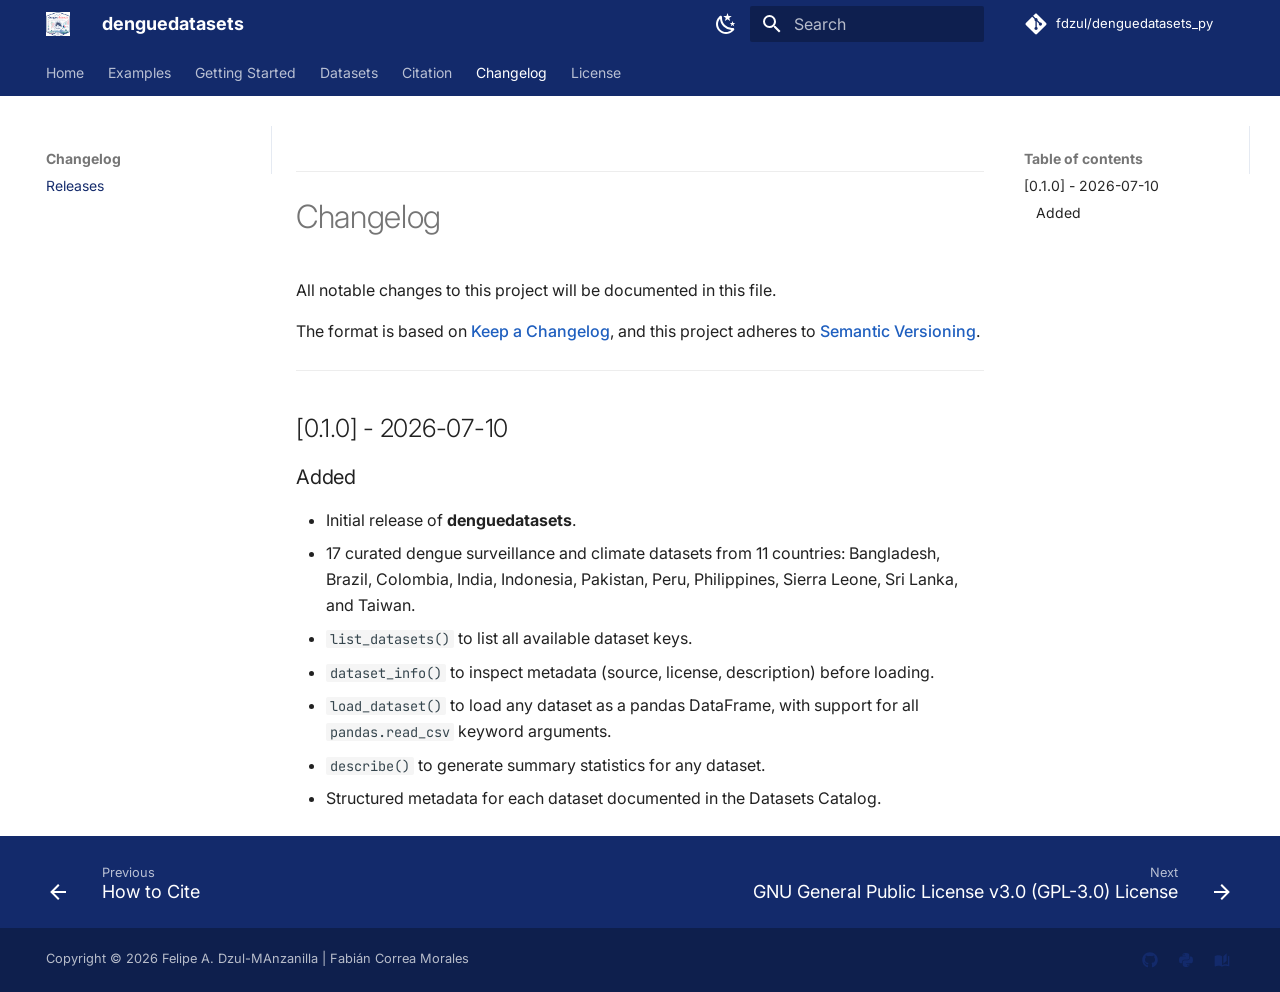
==== commit d4befdf6: "Deployed 0471a2d with MkDocs version: 1.6.1" ====
--- a/changelog/index.html
+++ b/changelog/index.html
@@ -12,7 +12,7 @@
         <meta name="author" content="Felipe Antonio Dzul Manzanilla">
       
       
-        <link rel="canonical" href="https://fdzul.github.io/denguedatasets_py/changelog/">
+        <link rel="canonical" href="https://fdzul.github.io/denguedatasets-py/changelog/">
       
       
         <link rel="prev" href="../citation/">
@@ -202,7 +202,7 @@
     
     
       <div class="md-header__source">
-        <a href="https://github.com/fdzul/denguedatasets_py" title="Go to repository" class="md-source" data-md-component="source">
+        <a href="https://github.com/fdzul/denguedatasets-py" title="Go to repository" class="md-source" data-md-component="source">
   <div class="md-source__icon md-icon">
     
     <svg xmlns="http://www.w3.org/2000/svg" viewBox="0 0 448 512"><!--! Font Awesome Free 7.1.0 by @fontawesome - https://fontawesome.com License - https://fontawesome.com/license/free (Icons: CC BY 4.0, Fonts: SIL OFL 1.1, Code: MIT License) Copyright 2025 Fonticons, Inc.--><path d="M439.6 236.1 244 40.5c-5.4-5.5-12.8-8.5-20.4-8.5s-15 3-20.4 8.4L162.5 81l51.5 51.5c27.1-9.1 52.7 16.8 43.4 43.7l49.7 49.7c34.2-11.8 61.2 31 35.5 56.7-26.5 26.5-70.2-2.9-56-37.3L240.3 199v121.9c25.3 12.5 22.3 41.8 9.1 55-6.4 6.4-15.2 10.1-24.3 10.1s-17.8-3.6-24.3-10.1c-17.6-17.6-11.1-46.9 11.2-56v-123c-20.8-8.5-24.6-30.7-18.6-45L142.6 101 8.5 235.1C3 240.6 0 247.9 0 255.5s3 15 8.5 20.4l195.6 195.7c5.4 5.4 12.7 8.4 20.4 8.4s15-3 20.4-8.4l194.7-194.7c5.4-5.4 8.4-12.8 8.4-20.4s-3-15-8.4-20.4"/></svg>
@@ -408,7 +408,7 @@
   </label>
   
     <div class="md-nav__source">
-      <a href="https://github.com/fdzul/denguedatasets_py" title="Go to repository" class="md-source" data-md-component="source">
+      <a href="https://github.com/fdzul/denguedatasets-py" title="Go to repository" class="md-source" data-md-component="source">
   <div class="md-source__icon md-icon">
     
     <svg xmlns="http://www.w3.org/2000/svg" viewBox="0 0 448 512"><!--! Font Awesome Free 7.1.0 by @fontawesome - https://fontawesome.com License - https://fontawesome.com/license/free (Icons: CC BY 4.0, Fonts: SIL OFL 1.1, Code: MIT License) Copyright 2025 Fonticons, Inc.--><path d="M439.6 236.1 244 40.5c-5.4-5.5-12.8-8.5-20.4-8.5s-15 3-20.4 8.4L162.5 81l51.5 51.5c27.1-9.1 52.7 16.8 43.4 43.7l49.7 49.7c34.2-11.8 61.2 31 35.5 56.7-26.5 26.5-70.2-2.9-56-37.3L240.3 199v121.9c25.3 12.5 22.3 41.8 9.1 55-6.4 6.4-15.2 10.1-24.3 10.1s-17.8-3.6-24.3-10.1c-17.6-17.6-11.1-46.9 11.2-56v-123c-20.8-8.5-24.6-30.7-18.6-45L142.6 101 8.5 235.1C3 240.6 0 247.9 0 255.5s3 15 8.5 20.4l195.6 195.7c5.4 5.4 12.7 8.4 20.4 8.4s15-3 20.4-8.4l194.7-194.7c5.4-5.4 8.4-12.8 8.4-20.4s-3-15-8.4-20.4"/></svg>
@@ -1213,7 +1213,7 @@
       
       
     
-    <a href="https://pypi.org/project/denguedatasets_py/" target="_blank" rel="noopener" title="pypi.org" class="md-social__link">
+    <a href="https://pypi.org/project/denguedatasets-py/" target="_blank" rel="noopener" title="pypi.org" class="md-social__link">
       <svg xmlns="http://www.w3.org/2000/svg" viewBox="0 0 448 512"><!--! Font Awesome Free 7.1.0 by @fontawesome - https://fontawesome.com License - https://fontawesome.com/license/free (Icons: CC BY 4.0, Fonts: SIL OFL 1.1, Code: MIT License) Copyright 2025 Fonticons, Inc.--><path d="M439.8 200.5c-7.7-30.9-22.3-54.2-53.4-54.2h-40.1v47.4c0 36.8-31.2 67.8-66.8 67.8H172.7c-29.2 0-53.4 25-53.4 54.3v101.8c0 29 25.2 46 53.4 54.3 33.8 9.9 66.3 11.7 106.8 0 26.9-7.8 53.4-23.5 53.4-54.3v-40.7H226.2v-13.6h160.2c31.1 0 42.6-21.7 53.4-54.2 11.2-33.5 10.7-65.7 0-108.6M286.2 444.7a20.4 20.4 0 1 1 0-40.7 20.4 20.4 0 1 1 0 40.7M167.8 248.1h106.8c29.7 0 53.4-24.5 53.4-54.3V91.9c0-29-24.4-50.7-53.4-55.6-35.8-5.9-74.7-5.6-106.8.1-45.2 8-53.4 24.7-53.4 55.6v40.7h106.9v13.6h-147c-31.1 0-58.3 18.7-66.8 54.2-9.8 40.7-10.2 66.1 0 108.6 7.6 31.6 25.7 54.2 56.8 54.2H101v-48.8c0-35.3 30.5-66.4 66.8-66.4m-6.6-183.4a20.4 20.4 0 1 1 0 40.8 20.4 20.4 0 1 1 0-40.8"/></svg>
     </a>
   
--- a/stylesheets/extra.css
+++ b/stylesheets/extra.css
@@ -1,87 +1,271 @@
-/*****************************************************************************
-PALETA OFICIAL
-******************************************************************************/
-
-:root {
-
-    /* Azul principal */
-    --md-primary-fg-color: #132A6B;
-
-    /* Azul hover */
-    --md-primary-fg-color--light: #1F5FBF;
-
-    /* Azul oscuro */
-    --md-primary-fg-color--dark: #0C1D4E;
-
-    /* Verde epidemiología */
-    --md-accent-fg-color: #18A558;
-
-    /* Fondo */
-    --md-default-bg-color: #FFFFFF;
-
-    /* Gris */
-    --md-default-fg-color--light: #6B7280;
-
-}
-
-/*****************************************************************************
+/******************************************************************************
+denguedatasets
+Material for MkDocs Theme
+Author: Felipe Dzul
+******************************************************************************/
+
+/******************************************************************************
+PALETTE
+******************************************************************************/
+
+:root{
+
+  /* Primary colors */
+
+  --md-primary-fg-color:            #132A6B;
+  --md-primary-fg-color--light:     #1F5FBF;
+  --md-primary-fg-color--dark:      #0E1F4D;
+
+  /* Accent */
+
+  --md-accent-fg-color:             #F47F8D;
+
+  /* Background */
+
+  --md-default-bg-color:            #FFFFFF;
+  --md-default-bg-color--light:     #F7F9FC;
+
+  /* Text */
+
+  --md-default-fg-color:            #1B1F24;
+  --md-default-fg-color--light:     #5F6C7B;
+
+  /* Links */
+
+  --md-typeset-a-color:             #1F5FBF;
+
+}
+
+/******************************************************************************
 Dark Mode
 ******************************************************************************/
 
-[data-md-color-scheme="slate"] {
-
-    --md-primary-fg-color: #1565C0;
-
-    --md-accent-fg-color: #18A558;
-
-    --md-default-bg-color: #101827;
-
-}
-
-/*****************************************************************************
-Links
-******************************************************************************/
-
-.md-typeset a {
-
-    color: #1565C0;
-
-}
-
-.md-typeset a:hover {
-
-    color: #18A558;
-
-}
-
-/*****************************************************************************
-Tables
-******************************************************************************/
-
-.md-typeset table:not([class]) th {
-
-    background: #132A6B;
-
-    color: white;
-
-}
-
-/*****************************************************************************
-Buttons
-******************************************************************************/
-
-.md-button {
-
-    border-radius: 10px;
-
-}
-
-/*****************************************************************************
-Code
-******************************************************************************/
-
-code {
-
-    border-radius: 6px;
+[data-md-color-scheme="slate"]{
+
+  --md-primary-fg-color:#1F5FBF;
+
+  --md-accent-fg-color:#F47F8D;
+
+  --md-default-bg-color:#111827;
+
+  --md-default-fg-color:#F9FAFB;
+
+}
+
+/******************************************************************************
+HEADER
+******************************************************************************/
+
+.md-header{
+
+    background:#132A6B;
+
+    box-shadow:none;
+
+}
+
+/******************************************************************************
+TABS
+******************************************************************************/
+
+.md-tabs{
+
+    background:#132A6B;
+
+}
+
+/******************************************************************************
+SIDEBAR
+******************************************************************************/
+
+.md-sidebar{
+
+    border-right:1px solid #E5EAF2;
+
+}
+
+/******************************************************************************
+LINKS
+******************************************************************************/
+
+.md-typeset a{
+
+    color:#1F5FBF;
+
+    font-weight:500;
+
+}
+
+.md-typeset a:hover{
+
+    color:#F47F8D;
+
+}
+
+/******************************************************************************
+BUTTONS
+******************************************************************************/
+
+.md-button{
+
+    border-radius:10px;
+
+    border-width:2px;
+
+}
+
+.md-button--primary{
+
+    background:#132A6B;
+
+    color:white;
+
+}
+
+.md-button--primary:hover{
+
+    background:#1F5FBF;
+
+}
+
+/******************************************************************************
+TABLES
+******************************************************************************/
+
+.md-typeset table:not([class]){
+
+    border-radius:10px;
+
+    overflow:hidden;
+
+}
+
+.md-typeset table:not([class]) th{
+
+    background:#132A6B;
+
+    color:white;
+
+}
+
+.md-typeset table:not([class]) tr:nth-child(even){
+
+    background:#F7F9FC;
+
+}
+
+/******************************************************************************
+CODE
+******************************************************************************/
+
+code{
+
+    border-radius:6px;
+
+    background:#EEF3F8;
+
+    color:#132A6B;
+
+}
+
+pre{
+
+    border-radius:10px;
+
+}
+
+/******************************************************************************
+SEARCH
+******************************************************************************/
+
+.md-search__input{
+
+    border-radius:10px;
+
+}
+
+/******************************************************************************
+ADMONITIONS
+******************************************************************************/
+
+.md-typeset .admonition.note{
+
+    border-left:5px solid #1F5FBF;
+
+}
+
+.md-typeset .admonition.tip{
+
+    border-left:5px solid #8CCFC1;
+
+}
+
+.md-typeset .admonition.warning{
+
+    border-left:5px solid #F47F8D;
+
+}
+
+/******************************************************************************
+FOOTER
+******************************************************************************/
+
+.md-footer{
+
+    background:#132A6B;
+
+}
+
+.md-footer-meta{
+
+    background:#0E1F4D;
+
+}
+
+/******************************************************************************
+HERO IMAGE
+******************************************************************************/
+
+.hero{
+
+    border-radius:18px;
+
+    background:white;
+
+    padding:2rem;
+
+    box-shadow:0 10px 35px rgba(19,42,107,.08);
+
+}
+
+/******************************************************************************
+CARDS
+******************************************************************************/
+
+.md-typeset .grid.cards>ul>li{
+
+    border-radius:16px;
+
+    border:1px solid #E5EAF2;
+
+    transition:.25s;
+
+}
+
+.md-typeset .grid.cards>ul>li:hover{
+
+    transform:translateY(-4px);
+
+    box-shadow:0 8px 30px rgba(19,42,107,.12);
+
+}
+
+/******************************************************************************
+ICONS
+******************************************************************************/
+
+.md-typeset svg{
+
+    color:#132A6B;
 
 }
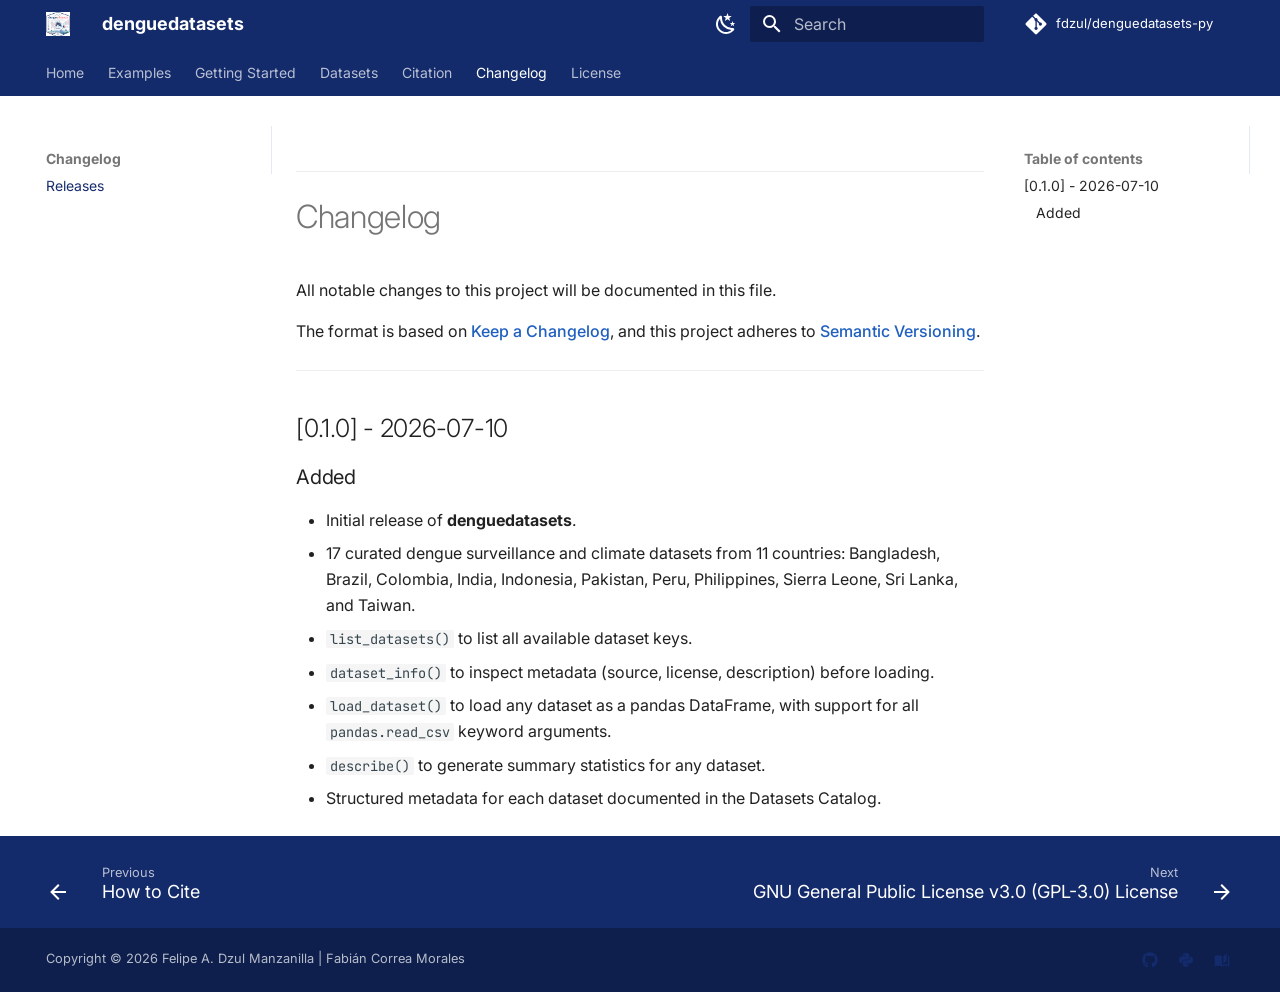
==== commit 135d38ca: "Deployed e2b9edc with MkDocs version: 1.6.1" ====
--- a/changelog/index.html
+++ b/changelog/index.html
@@ -208,7 +208,7 @@
     <svg xmlns="http://www.w3.org/2000/svg" viewBox="0 0 448 512"><!--! Font Awesome Free 7.1.0 by @fontawesome - https://fontawesome.com License - https://fontawesome.com/license/free (Icons: CC BY 4.0, Fonts: SIL OFL 1.1, Code: MIT License) Copyright 2025 Fonticons, Inc.--><path d="M439.6 236.1 244 40.5c-5.4-5.5-12.8-8.5-20.4-8.5s-15 3-20.4 8.4L162.5 81l51.5 51.5c27.1-9.1 52.7 16.8 43.4 43.7l49.7 49.7c34.2-11.8 61.2 31 35.5 56.7-26.5 26.5-70.2-2.9-56-37.3L240.3 199v121.9c25.3 12.5 22.3 41.8 9.1 55-6.4 6.4-15.2 10.1-24.3 10.1s-17.8-3.6-24.3-10.1c-17.6-17.6-11.1-46.9 11.2-56v-123c-20.8-8.5-24.6-30.7-18.6-45L142.6 101 8.5 235.1C3 240.6 0 247.9 0 255.5s3 15 8.5 20.4l195.6 195.7c5.4 5.4 12.7 8.4 20.4 8.4s15-3 20.4-8.4l194.7-194.7c5.4-5.4 8.4-12.8 8.4-20.4s-3-15-8.4-20.4"/></svg>
   </div>
   <div class="md-source__repository">
-    fdzul/denguedatasets_py
+    fdzul/denguedatasets-py
   </div>
 </a>
       </div>
@@ -414,7 +414,7 @@
     <svg xmlns="http://www.w3.org/2000/svg" viewBox="0 0 448 512"><!--! Font Awesome Free 7.1.0 by @fontawesome - https://fontawesome.com License - https://fontawesome.com/license/free (Icons: CC BY 4.0, Fonts: SIL OFL 1.1, Code: MIT License) Copyright 2025 Fonticons, Inc.--><path d="M439.6 236.1 244 40.5c-5.4-5.5-12.8-8.5-20.4-8.5s-15 3-20.4 8.4L162.5 81l51.5 51.5c27.1-9.1 52.7 16.8 43.4 43.7l49.7 49.7c34.2-11.8 61.2 31 35.5 56.7-26.5 26.5-70.2-2.9-56-37.3L240.3 199v121.9c25.3 12.5 22.3 41.8 9.1 55-6.4 6.4-15.2 10.1-24.3 10.1s-17.8-3.6-24.3-10.1c-17.6-17.6-11.1-46.9 11.2-56v-123c-20.8-8.5-24.6-30.7-18.6-45L142.6 101 8.5 235.1C3 240.6 0 247.9 0 255.5s3 15 8.5 20.4l195.6 195.7c5.4 5.4 12.7 8.4 20.4 8.4s15-3 20.4-8.4l194.7-194.7c5.4-5.4 8.4-12.8 8.4-20.4s-3-15-8.4-20.4"/></svg>
   </div>
   <div class="md-source__repository">
-    fdzul/denguedatasets_py
+    fdzul/denguedatasets-py
   </div>
 </a>
     </div>
@@ -1186,7 +1186,7 @@
       <div class="md-copyright">
   
     <div class="md-copyright__highlight">
-      Copyright © 2026 Felipe A. Dzul-MAnzanilla | Fabián Correa Morales
+      Copyright © 2026 Felipe A. Dzul Manzanilla | Fabián Correa Morales
     </div>
   
   
--- a/stylesheets/extra.css
+++ b/stylesheets/extra.css
@@ -2,6 +2,7 @@
 denguedatasets
 Material for MkDocs Theme
 Author: Felipe Dzul
+Palette source: official package logo (navy / coral / teal / periwinkle)
 ******************************************************************************/
 
 /******************************************************************************
@@ -10,15 +11,24 @@
 
 :root{
 
-  /* Primary colors */
+  /* Primary — logo navy (title "dengue", border, map) */
 
   --md-primary-fg-color:            #132A6B;
   --md-primary-fg-color--light:     #1F5FBF;
   --md-primary-fg-color--dark:      #0E1F4D;
 
-  /* Accent */
-
-  --md-accent-fg-color:             #F47F8D;
+  /* Accent — logo coral (title "datasets", accent dot, "Serotype" slice) */
+
+  --md-accent-fg-color:             #F06A78;
+  --md-accent-fg-color--transparent: #F06A7826;
+
+  /* Secondary logo colors — from the pie chart legend, used below for
+     admonitions, badges, and chart-like UI elements (not native MkDocs
+     variables, defined here for our own custom rules) */
+
+  --dd-teal:                        #4FB8A0;   /* "Surveillance" slice, palms */
+  --dd-periwinkle:                  #93A8DA;   /* "Entomology" slice, bars */
+  --dd-pale-pink:                   #F6C9CD;   /* map fill */
 
   /* Background */
 
@@ -44,7 +54,11 @@
 
   --md-primary-fg-color:#1F5FBF;
 
-  --md-accent-fg-color:#F47F8D;
+  --md-accent-fg-color:#F06A78;
+  --md-accent-fg-color--transparent: #F06A7833;
+
+  --dd-teal:#5FCBB2;
+  --dd-periwinkle:#A9BCE6;
 
   --md-default-bg-color:#111827;
 
@@ -98,7 +112,7 @@
 
 .md-typeset a:hover{
 
-    color:#F47F8D;
+    color:#F06A78;
 
 }
 
@@ -185,24 +199,32 @@
 }
 
 /******************************************************************************
-ADMONITIONS
+ADMONITIONS — mapped to the logo's pie-chart legend colors, so the docs
+site visually echoes the same four categories shown in the logo
+(Incidence=navy, Serotype=coral, Surveillance=teal, Entomology=periwinkle)
 ******************************************************************************/
 
 .md-typeset .admonition.note{
 
-    border-left:5px solid #1F5FBF;
+    border-left:5px solid var(--dd-periwinkle);
 
 }
 
 .md-typeset .admonition.tip{
 
-    border-left:5px solid #8CCFC1;
+    border-left:5px solid var(--dd-teal);
 
 }
 
 .md-typeset .admonition.warning{
 
-    border-left:5px solid #F47F8D;
+    border-left:5px solid var(--md-accent-fg-color);
+
+}
+
+.md-typeset .admonition.danger{
+
+    border-left:5px solid #C43D4E;
 
 }
 
@@ -268,4 +290,4 @@
 
     color:#132A6B;
 
-}+}
